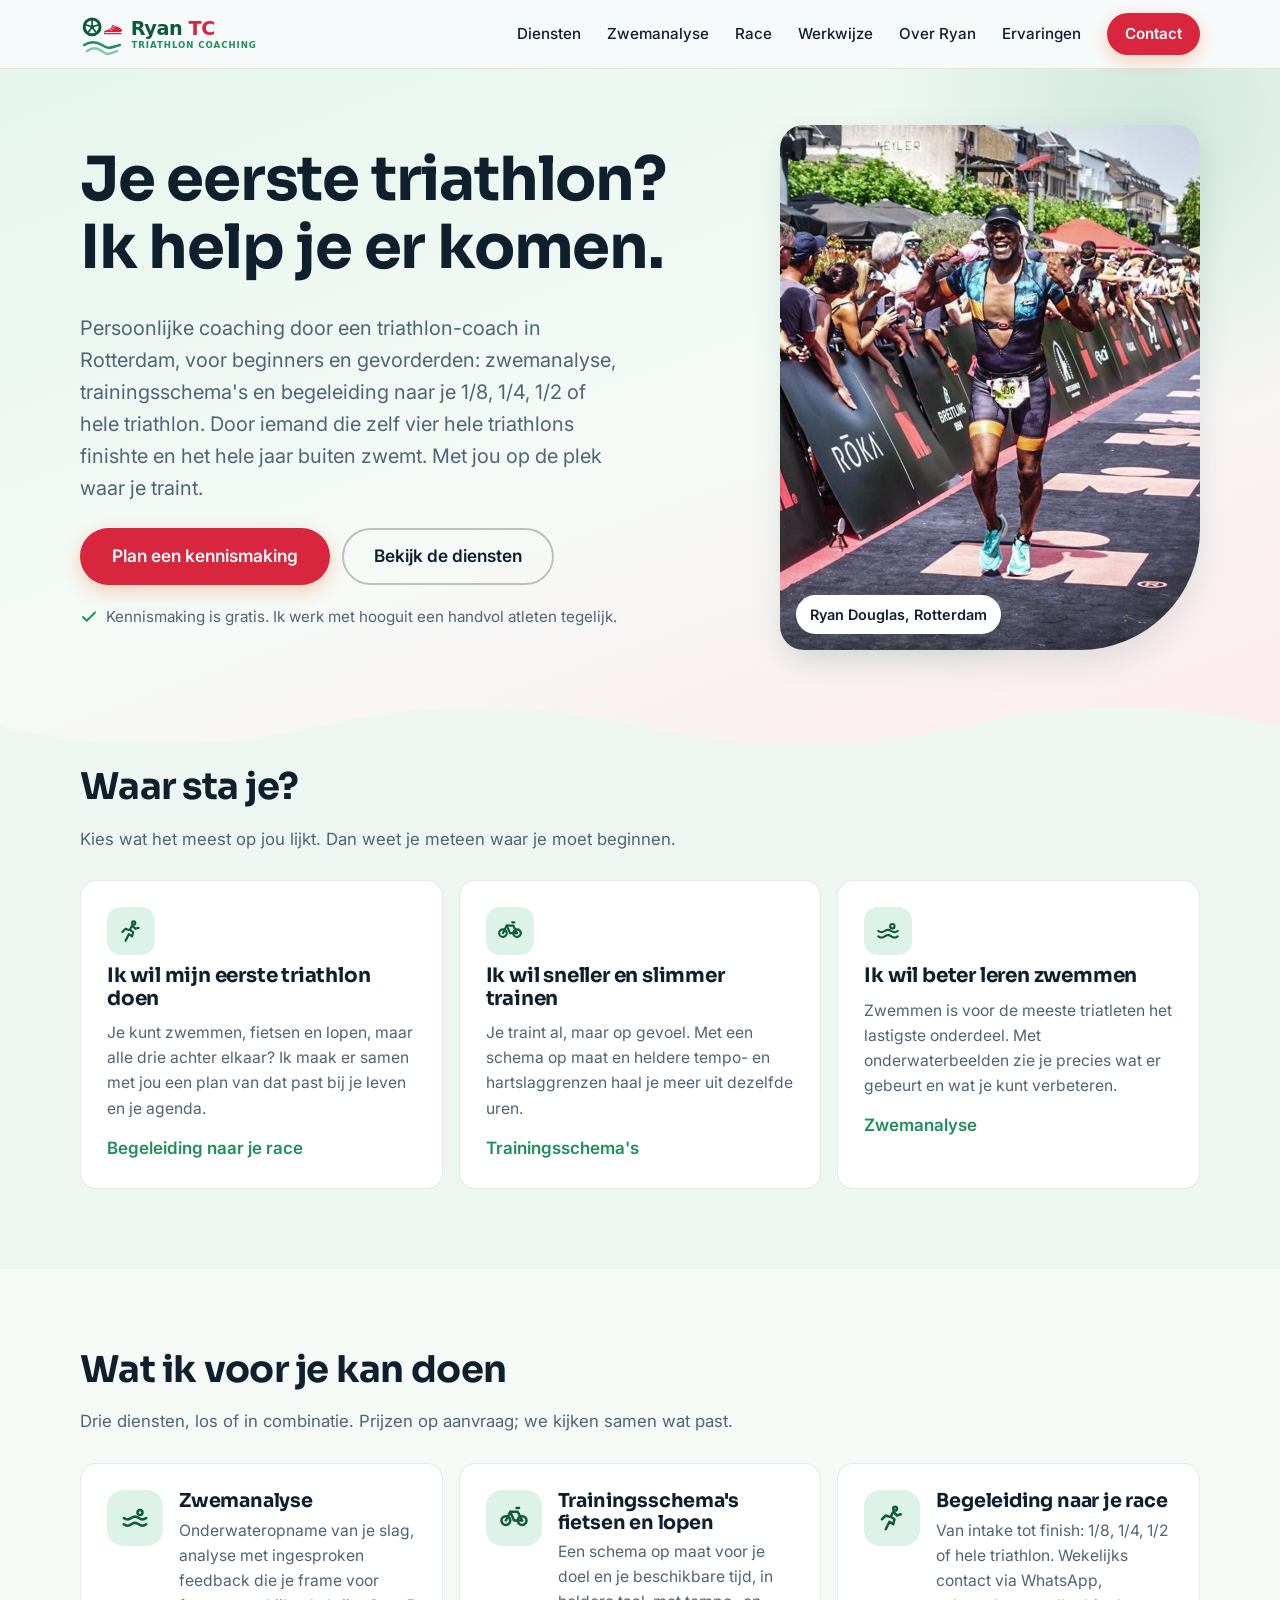
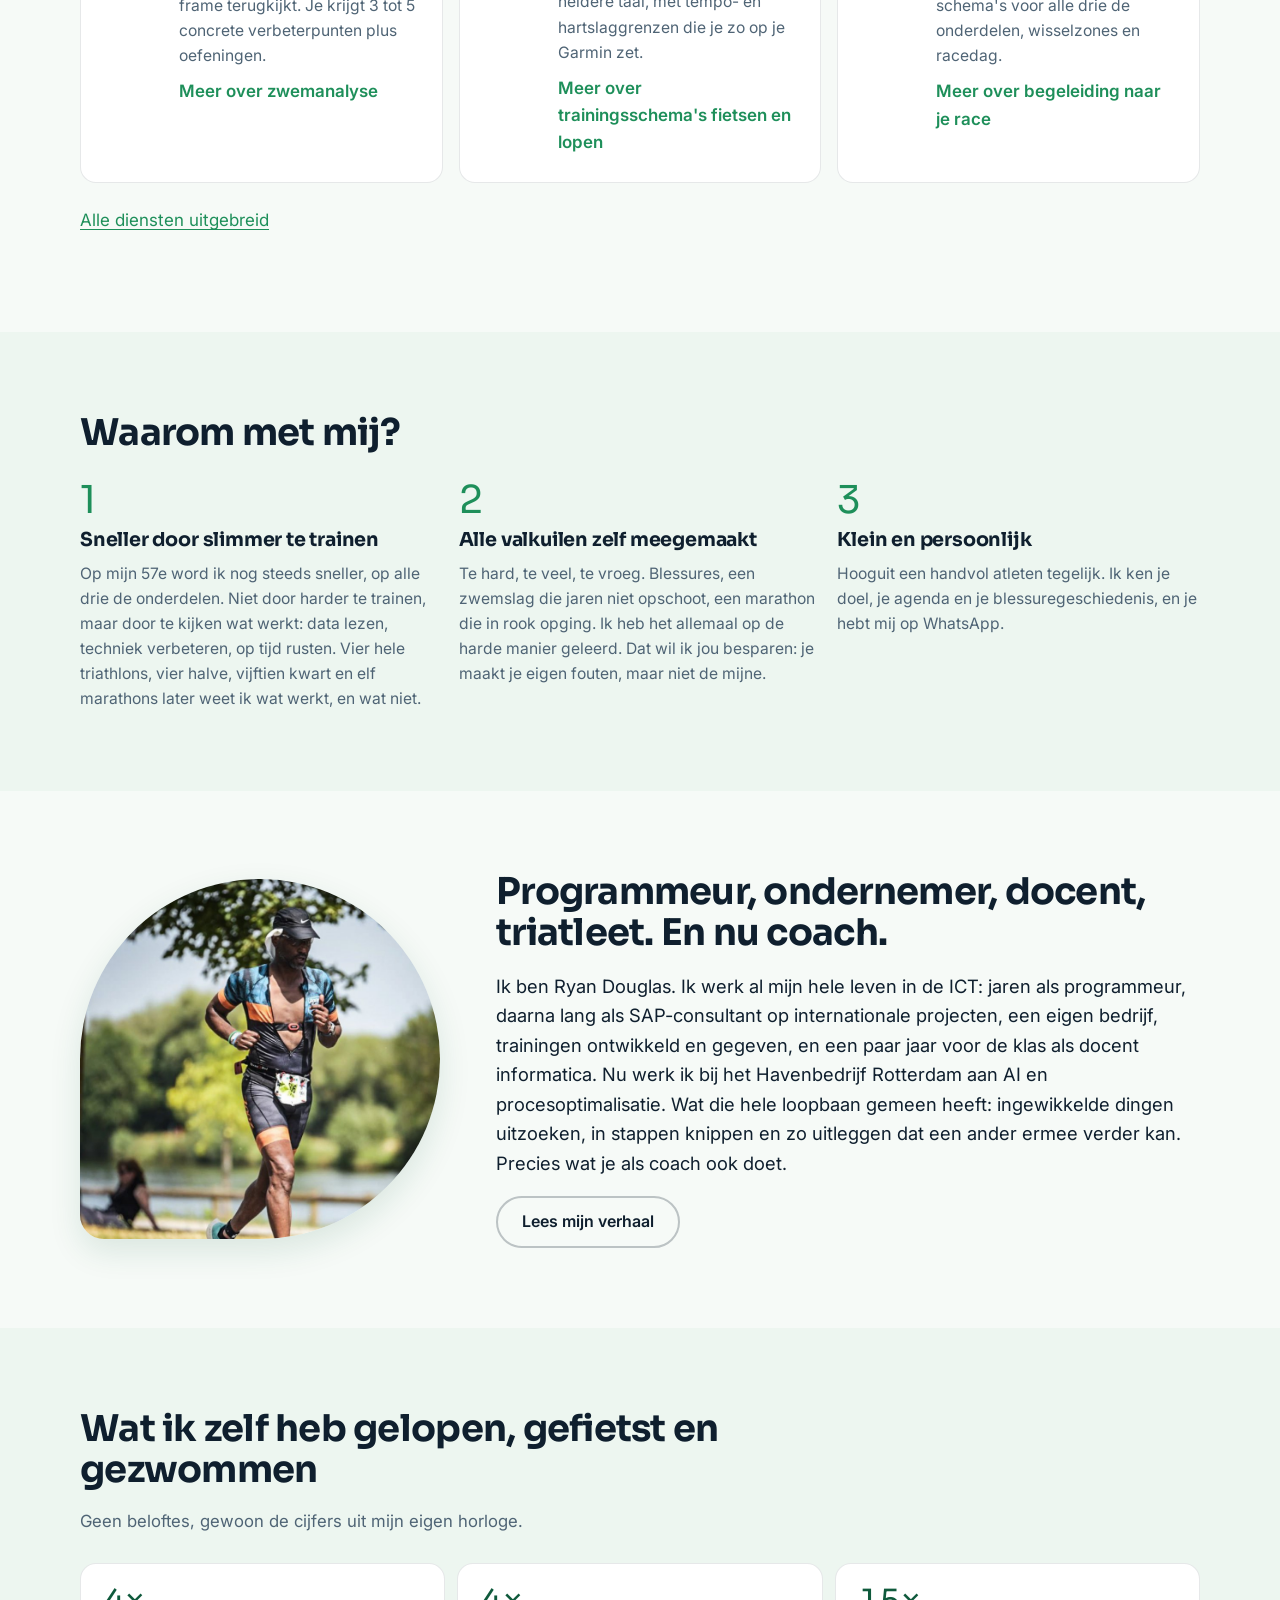
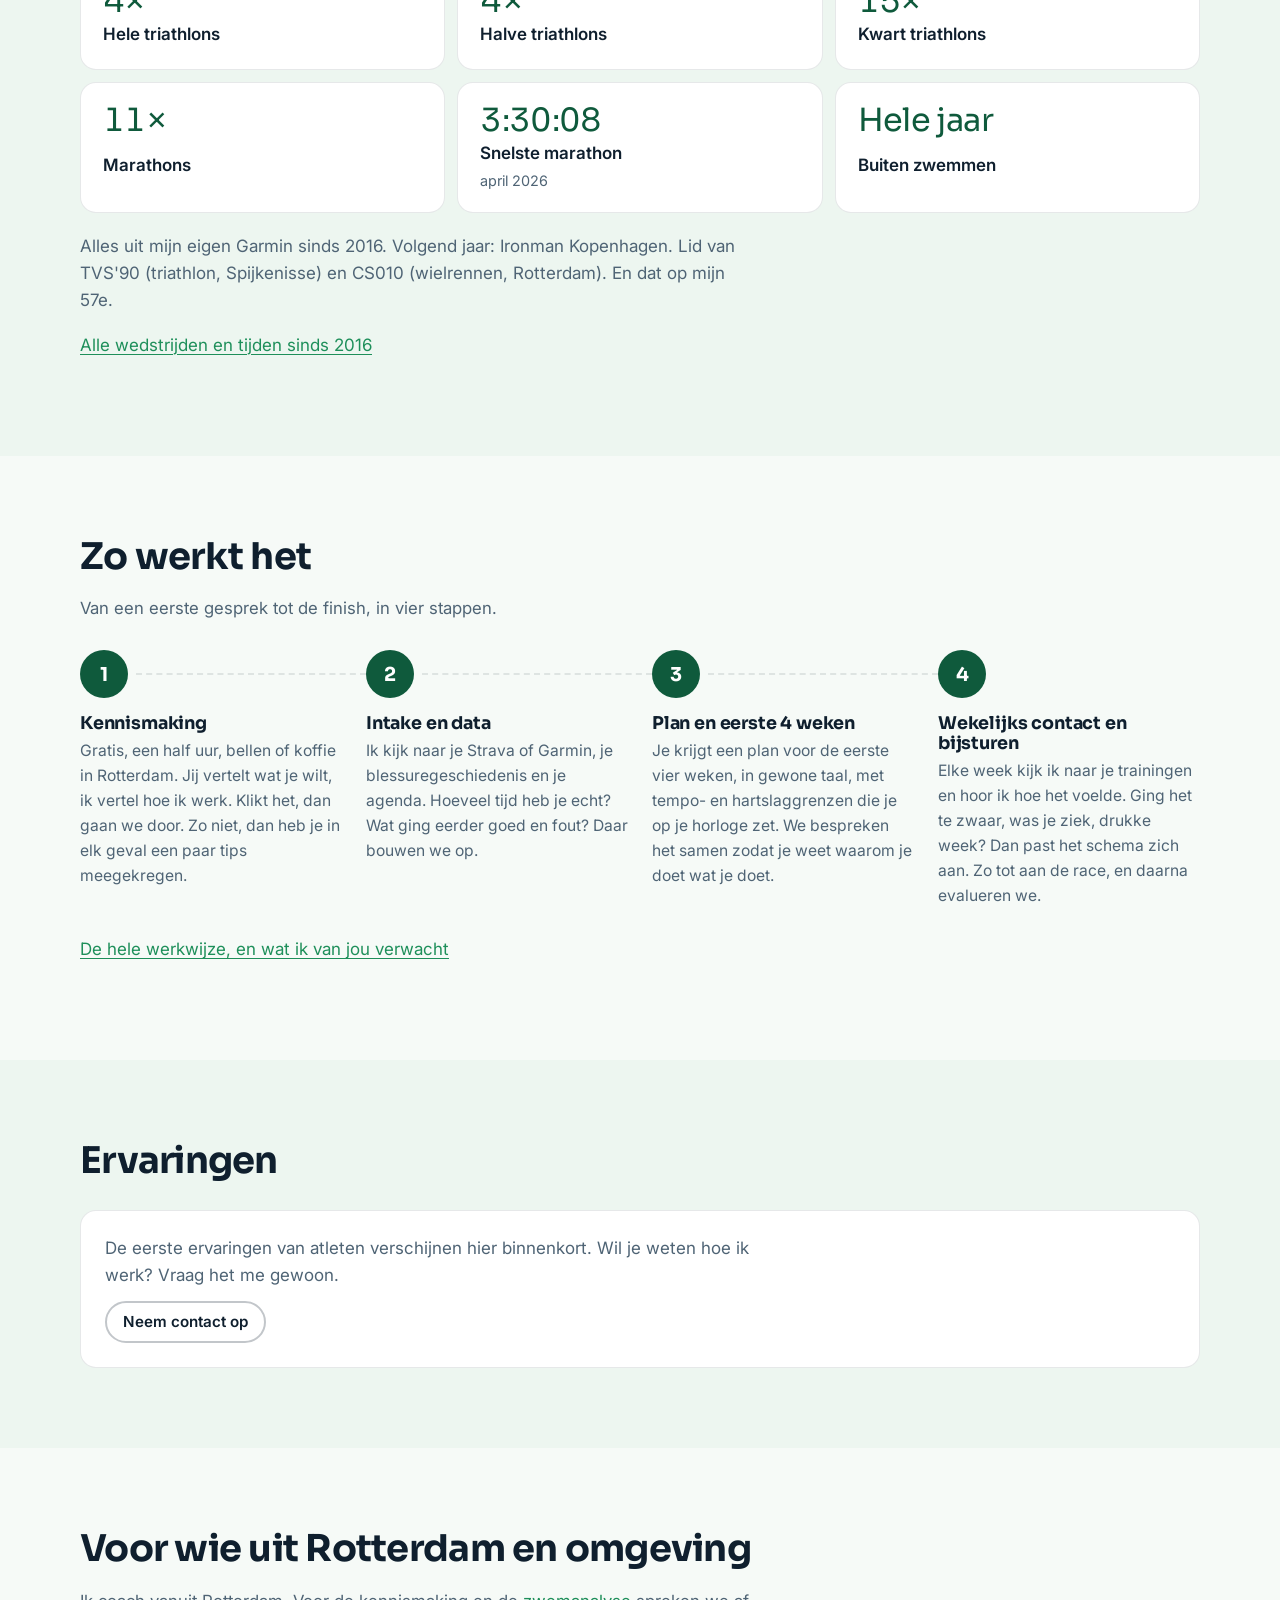
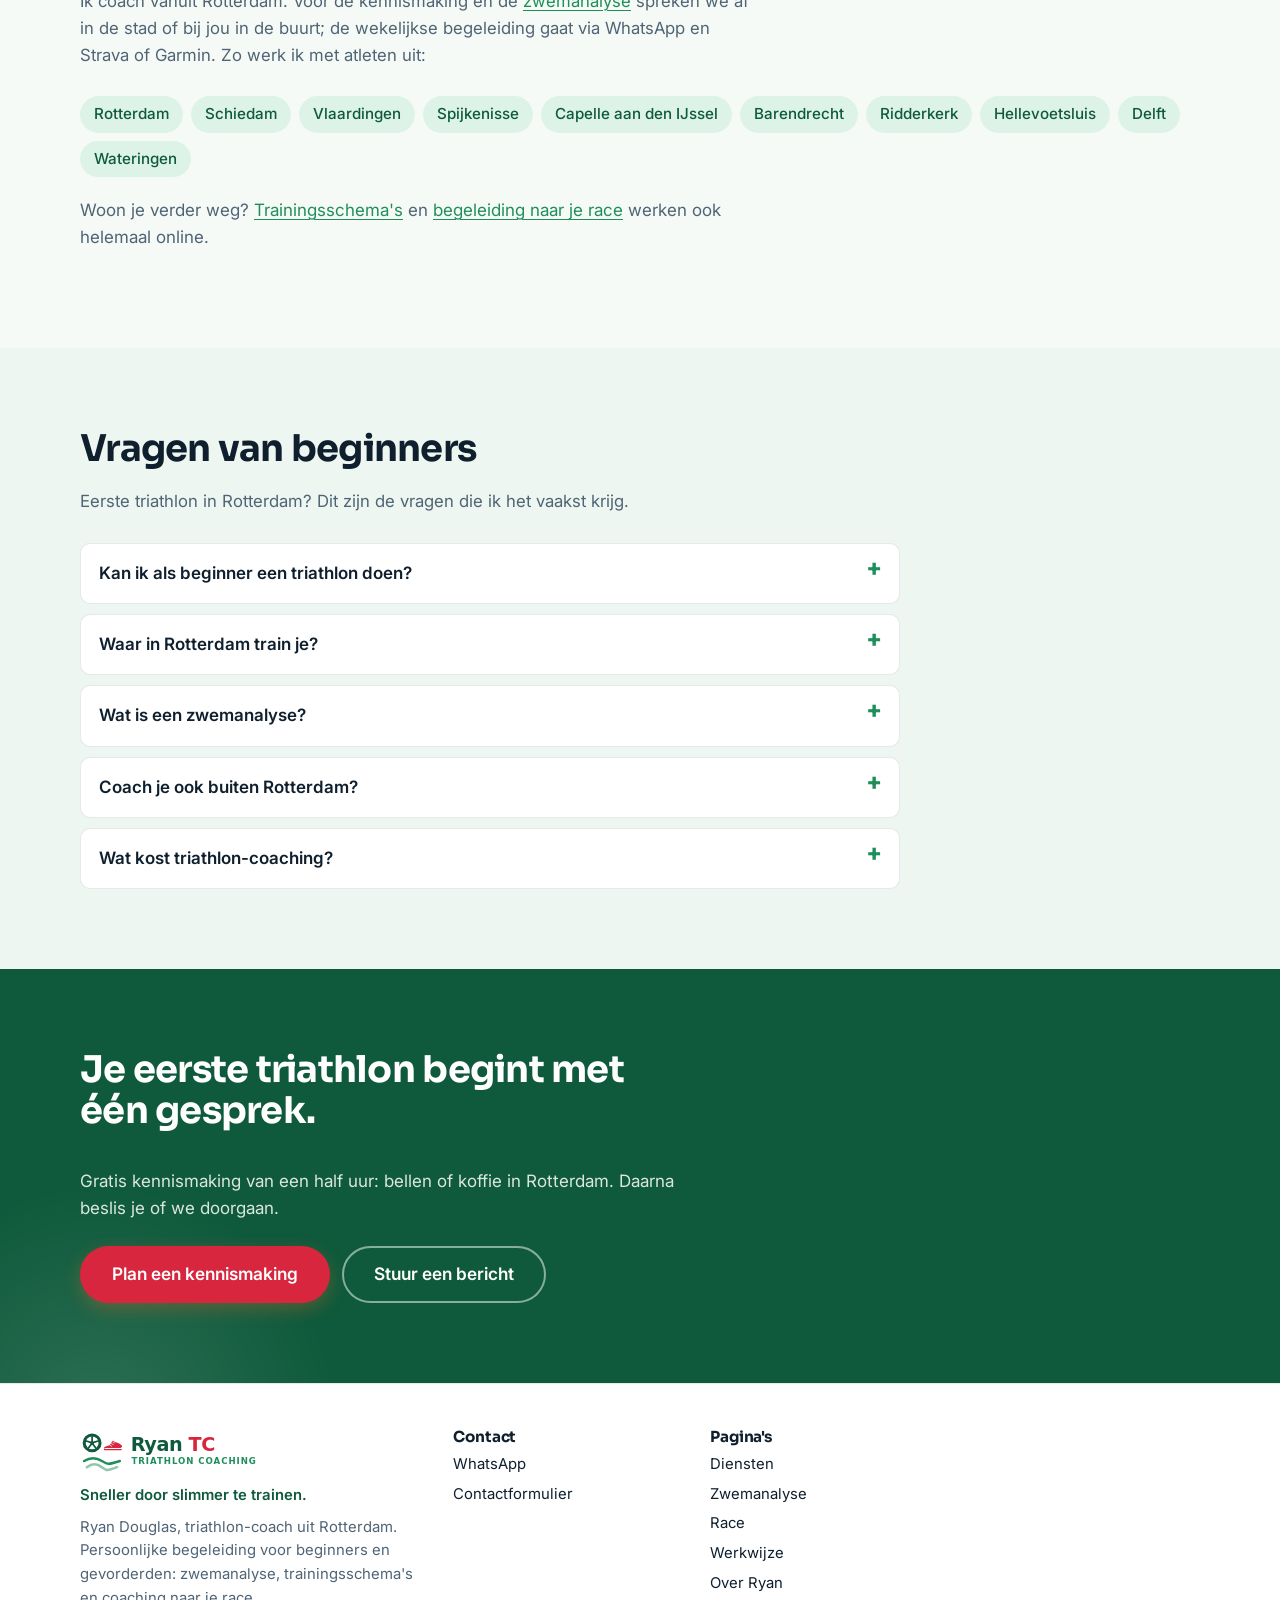
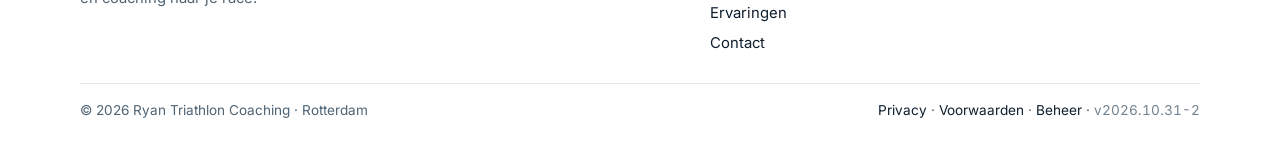
==== index.html @ 831c0e1f "Zwemanalyse: ook vindbaar op "zwem analyse(s)" (v2026.10.31-2) - FAQ-vraag over de schrijfwijzen op " ====
<!DOCTYPE html>
<html lang="nl">
<head>
  <meta charset="UTF-8">
  <meta name="viewport" content="width=device-width, initial-scale=1, viewport-fit=cover">
  <title>Triathlon-coach in Rotterdam | Ryan Triathlon Coaching</title>
  <meta name="description" content="Triathlon-coach in Rotterdam: zwemanalyse met onderwatervideo, trainingsschema&#x27;s en begeleiding naar je eerste triathlon. Gratis kennismaking.">
  <meta name="theme-color" content="#F6FAF7">
  <meta name="version" content="2026.10.31-2">
  
  <link rel="canonical" href="https://ryantricoaching.nl/">
  <meta property="og:type" content="website">
  <meta property="og:locale" content="nl_NL">
  <meta property="og:site_name" content="Ryan Triathlon Coaching">
  <meta property="og:title" content="Triathlon-coach in Rotterdam | Ryan Triathlon Coaching">
  <meta property="og:description" content="Triathlon-coach in Rotterdam: zwemanalyse met onderwatervideo, trainingsschema&#x27;s en begeleiding naar je eerste triathlon. Gratis kennismaking.">
  <meta property="og:url" content="https://ryantricoaching.nl/">
  <meta property="og:image" content="https://ryantricoaching.nl/assets/og.png">
  <meta property="og:image:alt" content="Ryan Triathlon Coaching: triathlon-coaching in Rotterdam">
  <meta name="twitter:card" content="summary_large_image">
  <meta name="twitter:title" content="Triathlon-coach in Rotterdam | Ryan Triathlon Coaching">
  <meta name="twitter:description" content="Triathlon-coach in Rotterdam: zwemanalyse met onderwatervideo, trainingsschema&#x27;s en begeleiding naar je eerste triathlon. Gratis kennismaking.">
  <link rel="icon" href="assets/logo/icon.svg" type="image/svg+xml">
  <link rel="icon" href="assets/logo/icon-32.png" sizes="32x32" type="image/png">
  <link rel="apple-touch-icon" href="assets/logo/icon-180.png">
  <link rel="manifest" href="manifest.webmanifest">
  <link rel="preconnect" href="https://fonts.googleapis.com">
  <link rel="preconnect" href="https://fonts.gstatic.com" crossorigin>
  <link href="https://fonts.googleapis.com/css2?family=Sora:wght@700&family=Inter:wght@400;500;600&display=swap" rel="stylesheet" media="print" onload="this.media='all'">
  <noscript><link href="https://fonts.googleapis.com/css2?family=Sora:wght@700&family=Inter:wght@400;500;600&display=swap" rel="stylesheet"></noscript>
  <link rel="stylesheet" href="assets/css/base.css?v=2026.10.31-2">
  <link rel="stylesheet" href="assets/css/site.css?v=2026.10.31-2">
  <script type="application/ld+json" id="schema">{"@context": "https://schema.org", "@graph": [{"@type": "Person", "@id": "https://ryantricoaching.nl/#ryan", "name": "Ryan Douglas", "jobTitle": "Triathlon-coach", "url": "https://ryantricoaching.nl/over.html", "image": "https://ryantricoaching.nl/assets/img/ryan.jpg", "address": {"@type": "PostalAddress", "addressLocality": "Rotterdam", "addressCountry": "NL"}, "worksFor": {"@id": "https://ryantricoaching.nl/#business"}, "memberOf": [{"@type": "SportsTeam", "name": "TVS'90", "sport": "Triathlon"}, {"@type": "SportsTeam", "name": "CS010", "sport": "Wielrennen"}]}, {"@type": "SportsActivityLocation", "@id": "https://ryantricoaching.nl/#business", "name": "Ryan Triathlon Coaching", "url": "https://ryantricoaching.nl/", "image": "https://ryantricoaching.nl/assets/og.png", "logo": "https://ryantricoaching.nl/assets/logo/icon-512.png", "description": "Persoonlijke coaching door een triathlon-coach in Rotterdam, voor beginners en gevorderden: zwemanalyse, trainingsschema's en begeleiding naar je 1/8, 1/4, 1/2 of hele triathlon. Door iemand die zelf vier hele triathlons finishte en het hele jaar buiten zwemt. Met jou op de plek waar je traint.", "address": {"@type": "PostalAddress", "addressLocality": "Rotterdam", "addressRegion": "Zuid-Holland", "addressCountry": "NL"}, "areaServed": ["Rotterdam", "Zuid-Holland", "Nederland (online)"], "priceRange": "Op aanvraag", "founder": {"@id": "https://ryantricoaching.nl/#ryan"}, "employee": {"@id": "https://ryantricoaching.nl/#ryan"}}, {"@type": "WebSite", "@id": "https://ryantricoaching.nl/#website", "name": "Ryan Triathlon Coaching", "url": "https://ryantricoaching.nl/", "inLanguage": "nl-NL", "publisher": {"@id": "https://ryantricoaching.nl/#business"}}, {"@type": "Service", "@id": "https://ryantricoaching.nl/#service-zwemanalyse", "name": "Zwemanalyse", "serviceType": "Zwemanalyse met onderwatervideo", "description": "Onderwateropname van je slag, analyse met ingesproken feedback die je frame voor frame terugkijkt. Je krijgt 3 tot 5 concrete verbeterpunten plus oefeningen.", "provider": {"@id": "https://ryantricoaching.nl/#business"}, "areaServed": ["Rotterdam", "Zuid-Holland", "Nederland (online)"], "url": "https://ryantricoaching.nl/zwemanalyse.html", "alternateName": ["Zwem analyse", "Zwem analyses", "Zwemanalyses", "Onderwater zwemanalyse", "Zwemanalyse Rotterdam"]}, {"@type": "Service", "@id": "https://ryantricoaching.nl/#service-schemas", "name": "Trainingsschema's fietsen en lopen", "serviceType": "Trainingsschema fietsen en lopen", "description": "Een schema op maat voor je doel en je beschikbare tijd, in heldere taal, met tempo- en hartslaggrenzen die je zo op je Garmin zet.", "provider": {"@id": "https://ryantricoaching.nl/#business"}, "areaServed": ["Rotterdam", "Zuid-Holland", "Nederland (online)"], "url": "https://ryantricoaching.nl/diensten.html#schemas", "alternateName": ["Triathlon trainingsschema", "Trainingsschema fietsen en lopen"]}, {"@type": "Service", "@id": "https://ryantricoaching.nl/#service-race", "name": "Begeleiding naar je race", "serviceType": "Triathlon-coaching: begeleiding naar je race", "description": "Van intake tot finish: 1/8, 1/4, 1/2 of hele triathlon. Wekelijks contact via WhatsApp, schema's voor alle drie de onderdelen, wisselzones en racedag.", "provider": {"@id": "https://ryantricoaching.nl/#business"}, "areaServed": ["Rotterdam", "Zuid-Holland", "Nederland (online)"], "url": "https://ryantricoaching.nl/race.html", "alternateName": ["Triathlon coaching", "Begeleiding eerste triathlon"]}, {"@type": "WebPage", "@id": "https://ryantricoaching.nl/#webpage", "url": "https://ryantricoaching.nl/", "name": "Triathlon-coach in Rotterdam | Ryan Triathlon Coaching", "description": "Triathlon-coach in Rotterdam: zwemanalyse met onderwatervideo, trainingsschema's en begeleiding naar je eerste triathlon. Gratis kennismaking.", "inLanguage": "nl-NL", "isPartOf": {"@id": "https://ryantricoaching.nl/#website"}, "about": {"@id": "https://ryantricoaching.nl/#business"}, "primaryImageOfPage": "https://ryantricoaching.nl/assets/og.png"}, {"@type": "FAQPage", "@id": "https://ryantricoaching.nl/#faq", "mainEntity": [{"@type": "Question", "name": "Kan ik als beginner een triathlon doen?", "acceptedAnswer": {"@type": "Answer", "text": "Ja. Als je 200 meter kunt zwemmen, een uur kunt fietsen en een half uur kunt hardlopen, ben je in 12 weken klaar voor een 1/8 triathlon. De meeste atleten die ik begeleid beginnen precies daar."}}, {"@type": "Question", "name": "Waar in Rotterdam train je?", "acceptedAnswer": {"@type": "Answer", "text": "Je traint zelf, op je eigen plek en in je eigen tijd. De kennismaking en de zwemanalyse doen we in Rotterdam of omgeving, in een zwembad of in open water. Het wekelijkse contact gaat via WhatsApp."}}, {"@type": "Question", "name": "Wat is een zwemanalyse?", "acceptedAnswer": {"@type": "Answer", "text": "Een onderwateropname van je zwemslag, die ik frame voor frame bekijk en inspreek. Je ziet precies wat je doet en krijgt 3 tot 5 verbeterpunten met oefeningen, terug te kijken op je telefoon."}}, {"@type": "Question", "name": "Coach je ook buiten Rotterdam?", "acceptedAnswer": {"@type": "Answer", "text": "Ja. Trainingsschema's en begeleiding naar je race werken online, via WhatsApp en Strava of Garmin, dus ook vanuit de rest van Nederland. Alleen de zwemanalyse en de kennismaking zijn op locatie."}}, {"@type": "Question", "name": "Wat kost triathlon-coaching?", "acceptedAnswer": {"@type": "Answer", "text": "Op aanvraag. Ik werk met een handvol atleten tegelijk, dus we kijken samen wat past bij wat je nodig hebt. De kennismaking van een half uur is gratis."}}]}]}</script>
  <script type="module" src="assets/js/site.js?v=2026.10.31-2"></script>
</head>
<body class="has-sticky" data-page="home">
  <a class="skip" href="#inhoud">Naar de inhoud</a>
  <div id="demo-banner" class="demo-banner" hidden>Voorbeeldweergave: je ziet nog niet gepubliceerde demo-gegevens uit deze browser.</div>
  <div id="announcement" class="announcement" hidden></div>

  <header class="topbar" id="top">
    <div class="wrap topbar-inner">
      <a class="brand" href="./" aria-label="Ryan Triathlon Coaching – home">
        <img src="assets/logo/logo.svg" alt="Ryan Triathlon Coaching" width="206" height="44">
      </a>
      <nav class="nav" aria-label="Hoofdmenu">
        <a href="diensten.html">Diensten</a><a href="zwemanalyse.html">Zwemanalyse</a><a href="race.html">Race</a><a href="werkwijze.html">Werkwijze</a><a href="over.html">Over Ryan</a><a href="ervaringen.html">Ervaringen</a>
      </nav>
      <a class="btn btn-primary btn-sm cta-top" href="contact.html">Contact</a>
      <details class="menu">
        <summary aria-label="Menu openen"><svg viewBox="0 0 24 24" fill="none" stroke="currentColor" stroke-width="2" stroke-linecap="round" aria-hidden="true"><path d="M4 7h16M4 12h16M4 17h16"/></svg></summary>
        <nav class="menu-panel" aria-label="Menu">
          <a href="diensten.html">Diensten</a><a href="zwemanalyse.html">Zwemanalyse</a><a href="race.html">Race</a><a href="werkwijze.html">Werkwijze</a><a href="over.html">Over Ryan</a><a href="ervaringen.html">Ervaringen</a>
          <a class="cta" href="contact.html">Contact</a>
        </nav>
      </details>
    </div>
  </header>

  <main id="inhoud">
    <section class="hero" aria-labelledby="hero-title">
      <div class="wrap hero-grid">
        <div class="hero-inner">
          <h1 id="hero-title">Je eerste triathlon? Ik help je er komen.</h1>
          <p class="lede" id="hero-sub">Persoonlijke coaching door een triathlon-coach in Rotterdam, voor beginners en gevorderden: zwemanalyse, trainingsschema&#x27;s en begeleiding naar je 1/8, 1/4, 1/2 of hele triathlon. Door iemand die zelf vier hele triathlons finishte en het hele jaar buiten zwemt. Met jou op de plek waar je traint.</p>
          <div class="hero-cta">
            <a class="btn btn-primary btn-lg wa-link" href="contact.html#formulier" data-cta="primair">Plan een kennismaking</a>
            <a class="btn btn-ghost btn-lg" href="diensten.html" id="hero-cta-2">Bekijk de diensten</a>
          </div>
          <p class="hero-note"><svg viewBox="0 0 24 24" fill="none" stroke="currentColor" stroke-width="2.5" stroke-linecap="round" stroke-linejoin="round" aria-hidden="true"><path d="M20 6 9 17l-5-5"/></svg><span>Kennismaking is gratis. Ik werk met hooguit een handvol atleten tegelijk.</span></p>
        </div>
        <figure class="hero-photo">
          <img src="assets/img/ryan.jpg" alt="Ryan Douglas, triathlon-coach uit Rotterdam, bij de finish van een hele triathlon" width="840" height="1050" data-optional fetchpriority="high" decoding="async" onerror="this.closest('.hero-photo').classList.add('no-img')">
          <div class="ring" aria-hidden="true"></div>
          <div class="mark-art" aria-hidden="true"><img src="assets/logo/logo-mark.svg" alt="" width="64" height="64"></div>
          <figcaption>Ryan Douglas, Rotterdam</figcaption>
        </figure>
      </div>
      <div class="hero-waves wave"><svg viewBox="0 0 1440 70" preserveAspectRatio="none" aria-hidden="true"><path fill="currentColor" d="M0 40c120 25 240 25 360 0s240-25 360 0 240 25 360 0 240-25 360 0v30H0z"/></svg></div>
    </section>

    <section class="section section-alt" aria-labelledby="start-title" style="padding-top:24px">
      <div class="wrap">
        <div class="section-head">
          <h2 id="start-title">Waar sta je?</h2>
          <p>Kies wat het meest op jou lijkt. Dan weet je meteen waar je moet beginnen.</p>
        </div>
        <div class="grid grid-3" id="startpunten"><a class="start-card" href="race.html"><div class="icon"><svg viewBox="0 0 24 24" fill="none" stroke="currentColor" stroke-width="2" stroke-linecap="round" stroke-linejoin="round" aria-hidden="true"><path d="M13 4.5a1.5 1.5 0 1 0 3 0 1.5 1.5 0 0 0-3 0"/><path d="M7 21l3-6 3 2 1-4-3-2 2-4 3 3 3-1"/><path d="M10 11 7 10l-3 3"/></svg></div><h3>Ik wil mijn eerste triathlon doen</h3><p>Je kunt zwemmen, fietsen en lopen, maar alle drie achter elkaar? Ik maak er samen met jou een plan van dat past bij je leven en je agenda.</p><span class="more">Begeleiding naar je race</span></a><a class="start-card" href="diensten.html#schemas"><div class="icon"><svg viewBox="0 0 24 24" fill="none" stroke="currentColor" stroke-width="2" stroke-linecap="round" stroke-linejoin="round" aria-hidden="true"><path d="M5.5 17.5a3.5 3.5 0 1 0 0-7 3.5 3.5 0 0 0 0 7z"/><path d="M18.5 17.5a3.5 3.5 0 1 0 0-7 3.5 3.5 0 0 0 0 7z"/><path d="M5.5 14 9 7h6l3.5 7"/><path d="M9 7 12 14h6.5"/><path d="M14 4h2"/></svg></div><h3>Ik wil sneller en slimmer trainen</h3><p>Je traint al, maar op gevoel. Met een schema op maat en heldere tempo- en hartslaggrenzen haal je meer uit dezelfde uren.</p><span class="more">Trainingsschema&#x27;s</span></a><a class="start-card" href="zwemanalyse.html"><div class="icon"><svg viewBox="0 0 24 24" fill="none" stroke="currentColor" stroke-width="2" stroke-linecap="round" stroke-linejoin="round" aria-hidden="true"><path d="M3 17c2 1.5 4 1.5 6 0s4-1.5 6 0 4 1.5 6 0"/><path d="M3 12c2 1.5 4 1.5 6 0s4-1.5 6 0 4 1.5 6 0"/><path d="M14 7.5a2 2 0 1 0 4 0 2 2 0 0 0-4 0"/></svg></div><h3>Ik wil beter leren zwemmen</h3><p>Zwemmen is voor de meeste triatleten het lastigste onderdeel. Met onderwaterbeelden zie je precies wat er gebeurt en wat je kunt verbeteren.</p><span class="more">Zwemanalyse</span></a></div>
      </div>
    </section>

    <section class="section" aria-labelledby="diensten-title">
      <div class="wrap">
        <div class="section-head">
          <h2 id="diensten-title">Wat ik voor je kan doen</h2>
          <p>Drie diensten, los of in combinatie. Prijzen op aanvraag; we kijken samen wat past.</p>
        </div>
        <div class="grid grid-3" id="diensten"><div class="dienst"><div class="icon"><svg viewBox="0 0 24 24" fill="none" stroke="currentColor" stroke-width="2" stroke-linecap="round" stroke-linejoin="round" aria-hidden="true"><path d="M3 17c2 1.5 4 1.5 6 0s4-1.5 6 0 4 1.5 6 0"/><path d="M3 12c2 1.5 4 1.5 6 0s4-1.5 6 0 4 1.5 6 0"/><path d="M14 7.5a2 2 0 1 0 4 0 2 2 0 0 0-4 0"/></svg></div><div><h3>Zwemanalyse</h3><p>Onderwateropname van je slag, analyse met ingesproken feedback die je frame voor frame terugkijkt. Je krijgt 3 tot 5 concrete verbeterpunten plus oefeningen.</p><a href="zwemanalyse.html">Meer over zwemanalyse</a></div></div><div class="dienst"><div class="icon"><svg viewBox="0 0 24 24" fill="none" stroke="currentColor" stroke-width="2" stroke-linecap="round" stroke-linejoin="round" aria-hidden="true"><path d="M5.5 17.5a3.5 3.5 0 1 0 0-7 3.5 3.5 0 0 0 0 7z"/><path d="M18.5 17.5a3.5 3.5 0 1 0 0-7 3.5 3.5 0 0 0 0 7z"/><path d="M5.5 14 9 7h6l3.5 7"/><path d="M9 7 12 14h6.5"/><path d="M14 4h2"/></svg></div><div><h3>Trainingsschema&#x27;s fietsen en lopen</h3><p>Een schema op maat voor je doel en je beschikbare tijd, in heldere taal, met tempo- en hartslaggrenzen die je zo op je Garmin zet.</p><a href="diensten.html#schemas">Meer over trainingsschema&#x27;s fietsen en lopen</a></div></div><div class="dienst"><div class="icon"><svg viewBox="0 0 24 24" fill="none" stroke="currentColor" stroke-width="2" stroke-linecap="round" stroke-linejoin="round" aria-hidden="true"><path d="M13 4.5a1.5 1.5 0 1 0 3 0 1.5 1.5 0 0 0-3 0"/><path d="M7 21l3-6 3 2 1-4-3-2 2-4 3 3 3-1"/><path d="M10 11 7 10l-3 3"/></svg></div><div><h3>Begeleiding naar je race</h3><p>Van intake tot finish: 1/8, 1/4, 1/2 of hele triathlon. Wekelijks contact via WhatsApp, schema&#x27;s voor alle drie de onderdelen, wisselzones en racedag.</p><a href="race.html">Meer over begeleiding naar je race</a></div></div></div>
        <p style="margin-top:24px"><a href="diensten.html">Alle diensten uitgebreid</a></p>
      </div>
    </section>

    <section class="section section-alt" aria-labelledby="usp-title">
      <div class="wrap">
        <div class="section-head">
          <h2 id="usp-title">Waarom met mij?</h2>
        </div>
        <div class="grid grid-3" id="usps"><div class="usp"><div class="num" aria-hidden="true">1</div><h3>Sneller door slimmer te trainen</h3><p>Op mijn 57e word ik nog steeds sneller, op alle drie de onderdelen. Niet door harder te trainen, maar door te kijken wat werkt: data lezen, techniek verbeteren, op tijd rusten. Vier hele triathlons, vier halve, vijftien kwart en elf marathons later weet ik wat werkt, en wat niet.</p></div><div class="usp"><div class="num" aria-hidden="true">2</div><h3>Alle valkuilen zelf meegemaakt</h3><p>Te hard, te veel, te vroeg. Blessures, een zwemslag die jaren niet opschoot, een marathon die in rook opging. Ik heb het allemaal op de harde manier geleerd. Dat wil ik jou besparen: je maakt je eigen fouten, maar niet de mijne.</p></div><div class="usp"><div class="num" aria-hidden="true">3</div><h3>Klein en persoonlijk</h3><p>Hooguit een handvol atleten tegelijk. Ik ken je doel, je agenda en je blessuregeschiedenis, en je hebt mij op WhatsApp.</p></div></div>
      </div>
    </section>

    <section class="section" aria-labelledby="story-title">
      <div class="wrap story">
        <figure class="photo" style="margin:0">
          <img src="assets/img/ryan-loop.jpg" alt="Ryan Douglas, triathlon-coach uit Rotterdam, tijdens een hardlooptraining langs het water" width="720" height="720" loading="lazy" decoding="async" data-optional onerror="this.closest('.story').classList.add('no-img')">
        </figure>
        <div>
          <h2 id="story-title">Programmeur, ondernemer, docent, triatleet. En nu coach.</h2>
          <p class="lead" id="verhaal-teaser">Ik ben Ryan Douglas. Ik werk al mijn hele leven in de ICT: jaren als programmeur, daarna lang als SAP-consultant op internationale projecten, een eigen bedrijf, trainingen ontwikkeld en gegeven, en een paar jaar voor de klas als docent informatica. Nu werk ik bij het Havenbedrijf Rotterdam aan AI en procesoptimalisatie. Wat die hele loopbaan gemeen heeft: ingewikkelde dingen uitzoeken, in stappen knippen en zo uitleggen dat een ander ermee verder kan. Precies wat je als coach ook doet.</p>
          <a class="btn btn-ghost" href="over.html">Lees mijn verhaal</a>
        </div>
      </div>
    </section>

    <section class="section section-alt" aria-labelledby="res-title">
      <div class="wrap">
        <div class="section-head">
          <h2 id="res-title">Wat ik zelf heb gelopen, gefietst en gezwommen</h2>
          <p>Geen beloftes, gewoon de cijfers uit mijn eigen horloge.</p>
        </div>
        <div class="results" id="resultaten"><div class="result"><span class="val">4×</span><span class="lbl">Hele triathlons</span></div><div class="result"><span class="val">4×</span><span class="lbl">Halve triathlons</span></div><div class="result"><span class="val">15×</span><span class="lbl">Kwart triathlons</span></div><div class="result"><span class="val">11×</span><span class="lbl">Marathons</span></div><div class="result"><span class="val">3:30:08</span><span class="lbl">Snelste marathon</span><span class="when">april 2026</span></div><div class="result"><span class="val">Hele jaar</span><span class="lbl">Buiten zwemmen</span></div></div>
        <p class="results-note" id="resultaten-noot">Alles uit mijn eigen Garmin sinds 2016. Volgend jaar: Ironman Kopenhagen. Lid van TVS&#x27;90 (triathlon, Spijkenisse) en CS010 (wielrennen, Rotterdam). En dat op mijn 57e.</p>
        <p style="margin-top:12px"><a href="over.html#wedstrijden">Alle wedstrijden en tijden sinds 2016</a></p>
      </div>
    </section>

    <section class="section" aria-labelledby="steps-title">
      <div class="wrap">
        <div class="section-head">
          <h2 id="steps-title">Zo werkt het</h2>
          <p>Van een eerste gesprek tot de finish, in vier stappen.</p>
        </div>
        <ol class="steps" id="steps"><li class="step"><div class="n" aria-hidden="true">1</div><h3>Kennismaking</h3><p>Gratis, een half uur, bellen of koffie in Rotterdam. Jij vertelt wat je wilt, ik vertel hoe ik werk. Klikt het, dan gaan we door. Zo niet, dan heb je in elk geval een paar tips meegekregen.</p></li><li class="step"><div class="n" aria-hidden="true">2</div><h3>Intake en data</h3><p>Ik kijk naar je Strava of Garmin, je blessuregeschiedenis en je agenda. Hoeveel tijd heb je echt? Wat ging eerder goed en fout? Daar bouwen we op.</p></li><li class="step"><div class="n" aria-hidden="true">3</div><h3>Plan en eerste 4 weken</h3><p>Je krijgt een plan voor de eerste vier weken, in gewone taal, met tempo- en hartslaggrenzen die je op je horloge zet. We bespreken het samen zodat je weet waarom je doet wat je doet.</p></li><li class="step"><div class="n" aria-hidden="true">4</div><h3>Wekelijks contact en bijsturen</h3><p>Elke week kijk ik naar je trainingen en hoor ik hoe het voelde. Ging het te zwaar, was je ziek, drukke week? Dan past het schema zich aan. Zo tot aan de race, en daarna evalueren we.</p></li></ol>
        <p style="margin-top:28px"><a href="werkwijze.html">De hele werkwijze, en wat ik van jou verwacht</a></p>
      </div>
    </section>

    <section class="section section-alt" aria-labelledby="rev-title">
      <div class="wrap">
        <div class="section-head">
          <h2 id="rev-title">Ervaringen</h2>
        </div>
        <div class="grid grid-3" id="reviews" hidden></div>
        <div class="card empty" id="reviews-leeg"><p>De eerste ervaringen van atleten verschijnen hier binnenkort. Wil je weten hoe ik werk? Vraag het me gewoon.</p><a class="btn btn-ghost btn-sm" href="contact.html">Neem contact op</a></div>
      </div>
    </section>

    <section class="section" aria-labelledby="plaatsen-title">
      <div class="wrap">
        <div class="section-head">
          <h2 id="plaatsen-title">Voor wie uit Rotterdam en omgeving</h2>
          <p>Ik coach vanuit Rotterdam. Voor de kennismaking en de <a href="zwemanalyse.html">zwemanalyse</a> spreken we af in de stad of bij jou in de buurt; de wekelijkse begeleiding gaat via WhatsApp en Strava of Garmin. Zo werk ik met atleten uit:</p>
        </div>
        <ul class="plaatsen" id="plaatsen"><li>Rotterdam</li><li>Schiedam</li><li>Vlaardingen</li><li>Spijkenisse</li><li>Capelle aan den IJssel</li><li>Barendrecht</li><li>Ridderkerk</li><li>Hellevoetsluis</li><li>Delft</li><li>Wateringen</li></ul>
        <p class="results-note">Woon je verder weg? <a href="diensten.html#schemas">Trainingsschema's</a> en <a href="race.html">begeleiding naar je race</a> werken ook helemaal online.</p>
      </div>
    </section>

    <section class="section section-alt" aria-labelledby="faq-title">
      <div class="wrap">
        <div class="section-head"><h2 id="faq-title">Vragen van beginners</h2><p>Eerste triathlon in Rotterdam? Dit zijn de vragen die ik het vaakst krijg.</p></div>
        <div class="faq-list" id="faq" data-faq="home"><details class="faq"><summary>Kan ik als beginner een triathlon doen?</summary><p>Ja. Als je 200 meter kunt zwemmen, een uur kunt fietsen en een half uur kunt hardlopen, ben je in 12 weken klaar voor een 1/8 triathlon. De meeste atleten die ik begeleid beginnen precies daar.</p></details><details class="faq"><summary>Waar in Rotterdam train je?</summary><p>Je traint zelf, op je eigen plek en in je eigen tijd. De kennismaking en de zwemanalyse doen we in Rotterdam of omgeving, in een zwembad of in open water. Het wekelijkse contact gaat via WhatsApp.</p></details><details class="faq"><summary>Wat is een zwemanalyse?</summary><p>Een onderwateropname van je zwemslag, die ik frame voor frame bekijk en inspreek. Je ziet precies wat je doet en krijgt 3 tot 5 verbeterpunten met oefeningen, terug te kijken op je telefoon.</p></details><details class="faq"><summary>Coach je ook buiten Rotterdam?</summary><p>Ja. Trainingsschema&#x27;s en begeleiding naar je race werken online, via WhatsApp en Strava of Garmin, dus ook vanuit de rest van Nederland. Alleen de zwemanalyse en de kennismaking zijn op locatie.</p></details><details class="faq"><summary>Wat kost triathlon-coaching?</summary><p>Op aanvraag. Ik werk met een handvol atleten tegelijk, dus we kijken samen wat past bij wat je nodig hebt. De kennismaking van een half uur is gratis.</p></details></div>
      </div>
    </section>
    <section class="section cta-band" aria-labelledby="cta-title">
      <div class="wrap">
        <h2 id="cta-title">Je eerste triathlon begint met één gesprek.</h2>
        <p>Gratis kennismaking van een half uur: bellen of koffie in Rotterdam. Daarna beslis je of we doorgaan.</p>
        <div class="hero-cta">
          <a class="btn btn-primary btn-lg wa-link" href="contact.html#formulier" data-cta="primair">Plan een kennismaking</a>
          <a class="btn btn-ghost btn-lg" href="contact.html">Stuur een bericht</a>
        </div>
      </div>
    </section>
  </main>

  <footer class="footer" id="contact-footer">
    <div class="wrap">
      <div class="footer-grid">
        <div>
          <img src="assets/logo/logo.svg" alt="Ryan Triathlon Coaching" width="206" height="44" loading="lazy">
          <p class="tagline" id="footer-tagline">Sneller door slimmer te trainen.</p>
          <p>Ryan Douglas, triathlon-coach uit Rotterdam. Persoonlijke begeleiding voor beginners en gevorderden: zwemanalyse, trainingsschema's en coaching naar je race.</p>
        </div>
        <div>
          <h3>Contact</h3>
          <ul>
            <li><a class="wa-link" href="contact.html#formulier">WhatsApp</a></li>
            <li><a href="contact.html">Contactformulier</a></li>
            <li id="contact-mail" hidden><span data-k="email"></span></li>
          </ul>
        </div>
        <div>
          <h3>Pagina's</h3>
          <ul>
            <li><a href="diensten.html">Diensten</a></li><li><a href="zwemanalyse.html">Zwemanalyse</a></li><li><a href="race.html">Race</a></li><li><a href="werkwijze.html">Werkwijze</a></li><li><a href="over.html">Over Ryan</a></li><li><a href="ervaringen.html">Ervaringen</a></li>
            <li><a href="contact.html">Contact</a></li>
          </ul>
        </div>
        <div>
          <h3 class="social-head" hidden>Volg Ryan</h3>
          <ul class="social-links" hidden></ul>
        </div>
      </div>
      <div class="footer-bottom">
        <span>© <span id="jaar">2026</span> Ryan Triathlon Coaching · Rotterdam<span id="footer-kvk" hidden> · KvK <span data-k="kvk"></span></span></span>
        <span><a href="privacy.html">Privacy</a> · <a href="voorwaarden.html">Voorwaarden</a> · <a href="beheer.html" rel="nofollow">Beheer</a> · <span class="versie" id="versie" title="Versie van de website">v2026.10.31-2</span></span>
      </div>
    </div>
  </footer>

  <div class="sticky-cta" id="sticky-cta">
    <a class="btn btn-primary" href="contact.html">Plan een kennismaking</a>
    <a class="btn btn-wa wa-link" href="contact.html#formulier" aria-label="WhatsApp"><svg viewBox="0 0 24 24" fill="currentColor" aria-hidden="true"><path d="M12 2a10 10 0 0 0-8.6 15.1L2 22l5-1.3A10 10 0 1 0 12 2zm0 1.8a8.2 8.2 0 1 1-4.2 15.3l-.3-.2-3 .8.8-2.9-.2-.3A8.2 8.2 0 0 1 12 3.8zm-3.3 4.4c-.2 0-.5 0-.7.3-.3.3-1 1-1 2.4s1 2.8 1.2 3c.1.2 2 3.2 5 4.4 2.5 1 3 .8 3.5.7.5-.1 1.7-.7 1.9-1.4.2-.7.2-1.2.2-1.4-.1-.1-.3-.2-.6-.3l-2-1c-.3-.1-.5-.2-.7.1l-.9 1.1c-.2.2-.3.2-.6.1a6.7 6.7 0 0 1-3.4-3c-.2-.4.3-.4.8-1.4.1-.2 0-.4 0-.5l-.9-2.1c-.2-.6-.5-.5-.7-.5h-.6z"/></svg></a>
  </div>
</body>
</html>
---- assets/css/base.css ----
/* Gedeelde basis: design tokens (spec §3), reset, typografie, knoppen, formulieren.
   Licht en sportief: wit/lichtgroen, sportief groen als accent, rood voor de CTA. */

/* Terugval-fonts met dezelfde maatvoering als Sora / Inter, zodat de Google Fonts
   niet-blokkerend kunnen laden zonder dat de tekst verspringt. */
@font-face { font-family: 'Sora Fallback'; src: local('Arial Bold'), local('Arial'), local('Liberation Sans'), local('Roboto'); font-weight: 700; size-adjust: 111.5%; ascent-override: 90.5%; descent-override: 25.5%; line-gap-override: 0%; }
@font-face { font-family: 'Inter Fallback'; src: local('Arial'), local('Liberation Sans'), local('Roboto'); size-adjust: 107%; ascent-override: 90.4%; descent-override: 22.5%; line-gap-override: 0%; }

:root {
  --bg: #F6FAF7;
  --surface: #FFFFFF;
  --surface-2: #EDF6F0;
  --text: #0F1F2E;
  --muted: #4F6475;
  --line: rgba(15, 31, 46, 0.1);
  --green: #1E8F5A;
  --green-deep: #0F5A3C;
  --green-ink: #0F5A3C;
  --red: #D7263D;
  --red-2: #B81F33;
  --mint: #DDF3E8;
  --ok: #1E8E5A;
  --warn: #B85C00;
  --err: #C62828;
  --wa: #25D366;
  --font-head: 'Sora', 'Sora Fallback', system-ui, sans-serif;
  --font-body: 'Inter', 'Inter Fallback', system-ui, sans-serif;
  --radius: 16px;
  --radius-sm: 10px;
  --shadow: 0 12px 32px rgba(15, 90, 60, 0.12);
  --wrap: 1120px;
  --gutter: 16px;
  --topbar: 68px;
  --sticky-h: 0px;
  color-scheme: light;
}

/* Donkere modus: zelfde tokens, omgezet. Alleen als de bezoeker dat wil. */
@media (prefers-color-scheme: dark) {
  :root:not([data-theme='light']) {
    --bg: #0B1620;
    --surface: #11212E;
    --surface-2: #162B3B;
    --text: #EAF3F9;
    --muted: #A5B8C7;
    --line: rgba(234, 243, 249, 0.12);
    --green: #4FD39A;
    --green-deep: #9FE3C1;
    --green-ink: #0F5A3C;
    --red: #FF6B7D;
    --red-2: #FF8A99;
    --mint: #143D2C;
    --ok: #4CD39B;
    --warn: #FFB020;
    --err: #FF7B7B;
    --shadow: 0 12px 32px rgba(0, 0, 0, 0.4);
    color-scheme: dark;
  }
}

*, *::before, *::after { box-sizing: border-box; }
html { -webkit-text-size-adjust: 100%; scroll-behavior: smooth; scroll-padding-top: calc(var(--topbar) + 12px); }
@media (prefers-reduced-motion: reduce) {
  html { scroll-behavior: auto; }
  *, *::before, *::after { animation-duration: 0.01ms !important; transition-duration: 0.01ms !important; }
}
body {
  margin: 0;
  background: var(--bg);
  color: var(--text);
  font-family: var(--font-body);
  font-size: 17px;
  line-height: 1.6;
  min-height: 100vh;
  padding-bottom: var(--sticky-h);
  -webkit-font-smoothing: antialiased;
}
img, svg, video { max-width: 100%; height: auto; display: block; }
a { color: var(--green); text-decoration-thickness: 1px; text-underline-offset: 3px; }
a:hover { color: var(--green-deep); }
:focus-visible { outline: 3px solid var(--red); outline-offset: 3px; border-radius: 4px; }
h1, h2, h3, h4 { font-family: var(--font-head); font-weight: 700; line-height: 1.12; margin: 0 0 0.5em; letter-spacing: -0.02em; color: var(--text); }
h1 { font-size: clamp(2.1rem, 5.6vw, 3.8rem); }
h2 { font-size: clamp(1.6rem, 3.4vw, 2.3rem); }
h3 { font-size: 1.2rem; letter-spacing: -0.01em; }
p { margin: 0 0 1em; }
ul, ol { padding-left: 1.2em; }
small, .small { font-size: 0.9rem; }
.muted { color: var(--muted); }
.wrap { width: min(100% - 2 * var(--gutter), var(--wrap)); margin-inline: auto; }
.visually-hidden { position: absolute !important; width: 1px; height: 1px; overflow: hidden; clip: rect(0 0 0 0); white-space: nowrap; }
[hidden] { display: none !important; }

/* Skip-link, demobalk, mededeling */
.skip { position: absolute; left: 8px; top: -60px; background: var(--green-deep); color: #fff; padding: 8px 14px; border-radius: 8px; z-index: 100; font-weight: 600; }
.skip:focus { top: 8px; }
.demo-banner { background: #FFE9A8; color: #3d2a00; text-align: center; padding: 8px 16px; font-weight: 600; font-size: 0.95rem; }
.announcement { background: var(--green-deep); color: #fff; text-align: center; padding: 8px 16px; font-weight: 600; font-size: 0.95rem; }

/* Knoppen */
.btn {
  display: inline-flex; align-items: center; justify-content: center; gap: 8px;
  padding: 14px 24px; border-radius: 999px; border: 2px solid transparent;
  font: 600 1rem var(--font-body); text-decoration: none; cursor: pointer; line-height: 1.2;
  transition: transform 0.15s ease, background 0.15s ease, color 0.15s ease, border-color 0.15s ease, box-shadow 0.15s ease;
  min-height: 48px;
}
.btn:hover { transform: translateY(-1px); }
.btn:active { transform: translateY(0); }
.btn-primary { background: var(--red); color: #fff; box-shadow: 0 6px 18px rgba(242, 107, 33, 0.3); }
.btn-primary:hover { background: var(--red-2); color: #fff; }
.btn-blue { background: var(--green-ink); color: #fff; }
.btn-blue:hover { background: var(--green); color: #fff; }
.btn-ghost { background: transparent; color: var(--text); border-color: rgba(15, 31, 46, 0.25); }
.btn-ghost:hover { border-color: var(--green); color: var(--green-deep); }
.btn-wa { background: var(--wa); color: #06240f; }
.btn-wa:hover { background: #1fbf5c; color: #06240f; }
.btn-sm { padding: 10px 16px; min-height: 40px; font-size: 0.95rem; }
.btn-lg { padding: 16px 30px; font-size: 1.08rem; }
.btn svg { width: 20px; height: 20px; flex: none; }
.btn:disabled { opacity: 0.55; pointer-events: none; }

/* Formulieren */
label { display: block; font-weight: 600; margin-bottom: 6px; }
input, select, textarea {
  width: 100%; font: 400 1rem var(--font-body); color: var(--text);
  background: var(--surface); border: 1px solid rgba(15, 31, 46, 0.2); border-radius: var(--radius-sm);
  padding: 12px 14px; min-height: 48px;
}
textarea { min-height: 120px; resize: vertical; }
input:focus, select:focus, textarea:focus { outline: 2px solid var(--green); outline-offset: 0; border-color: var(--green); }
input::placeholder, textarea::placeholder { color: #8a9aa8; }
select { appearance: none; background-image: linear-gradient(45deg, transparent 50%, var(--muted) 50%), linear-gradient(135deg, var(--muted) 50%, transparent 50%); background-position: calc(100% - 20px) 50%, calc(100% - 14px) 50%; background-size: 6px 6px; background-repeat: no-repeat; padding-right: 40px; }
input[type='checkbox'] { width: 22px; height: 22px; min-height: 0; accent-color: var(--green); margin: 0; flex: none; }
.field { margin-bottom: 18px; }
.field .hint { color: var(--muted); font-size: 0.9rem; margin-top: 6px; }
.check { display: flex; gap: 12px; align-items: flex-start; font-weight: 400; }
fieldset { border: 0; padding: 0; margin: 0 0 18px; }
legend { font-weight: 600; padding: 0; margin-bottom: 6px; }

/* Kaarten en labels */
.card { background: var(--surface); border: 1px solid var(--line); border-radius: var(--radius); padding: 24px; }
.tag { display: inline-block; padding: 3px 10px; border-radius: 999px; font-size: 0.8rem; font-weight: 600; background: var(--mint); color: var(--green-deep); }
.tag-orange { background: rgba(215, 38, 61, 0.12); color: var(--red-2); }

/* Toast (beheer en formulieren) */
.toast { position: fixed; left: 50%; bottom: calc(var(--sticky-h) + 20px); transform: translate(-50%, 20px); opacity: 0; background: var(--text); color: var(--bg); padding: 12px 18px; border-radius: 10px; box-shadow: var(--shadow); z-index: 200; transition: opacity 0.2s, transform 0.2s; max-width: calc(100% - 32px); pointer-events: none; font-weight: 500; }
.toast.show { opacity: 1; transform: translate(-50%, 0); }
.toast.ok { box-shadow: 0 0 0 2px var(--ok), var(--shadow); }
.toast.error { box-shadow: 0 0 0 2px var(--err), var(--shadow); }
.update-bar { background: var(--surface); color: var(--text); text-align: center; padding: 10px 16px; font-weight: 600; font-size: 0.95rem; border-bottom: 2px solid var(--red); display: flex; flex-wrap: wrap; gap: 8px 12px; justify-content: center; align-items: center; }
---- assets/css/site.css ----
/* De website: opbouw en secties. Tokens staan in base.css. */

/* ------------------------------------------------------------- topbar */
.topbar { position: sticky; top: 0; z-index: 50; background: rgba(247, 250, 252, 0.86); backdrop-filter: blur(12px); -webkit-backdrop-filter: blur(12px); border-bottom: 1px solid var(--line); }
@media (prefers-color-scheme: dark) { :root:not([data-theme='light']) .topbar { background: rgba(11, 22, 32, 0.86); } }
.topbar-inner { display: flex; align-items: center; gap: 14px; min-height: var(--topbar); }
.brand { display: inline-flex; align-items: center; flex: none; }
.brand img { height: 44px; width: auto; }
.nav { display: none; gap: 2px; margin-left: auto; }
.nav a { color: var(--text); text-decoration: none; font-weight: 500; padding: 8px 12px; border-radius: 8px; font-size: 0.95rem; }
.nav a:hover { background: var(--surface-2); color: var(--green-deep); }
.nav a[aria-current='page'] { color: var(--green); box-shadow: inset 0 -2px 0 var(--green); border-radius: 0; }
.topbar .cta-top { margin-left: auto; white-space: nowrap; }
@media (max-width: 599px) {
  .topbar .cta-top { display: none; }
  .topbar .menu { margin-left: auto; }
}
.menu { margin-left: 0; position: relative; }
.menu summary { list-style: none; cursor: pointer; display: inline-flex; align-items: center; justify-content: center; width: 44px; height: 44px; border-radius: 10px; border: 1px solid var(--line); color: var(--text); background: var(--surface); }
.menu summary::-webkit-details-marker { display: none; }
.menu summary svg { width: 22px; height: 22px; }
.menu[open] summary { background: var(--surface-2); }
.menu-panel { position: absolute; right: 0; top: 52px; min-width: 250px; background: var(--surface); border: 1px solid var(--line); border-radius: var(--radius); padding: 8px; box-shadow: var(--shadow); display: grid; }
.menu-panel a { color: var(--text); text-decoration: none; padding: 12px 14px; border-radius: 8px; font-weight: 500; }
.menu-panel a:hover { background: var(--surface-2); color: var(--green-deep); }
.menu-panel a.cta { background: var(--red); color: #fff; text-align: center; margin-top: 6px; font-weight: 600; }
@media (min-width: 900px) {
  .nav { display: flex; }
  .menu { display: none; }
  .topbar .cta-top { margin-left: 0; }
}

/* ------------------------------------------------------------ secties */
.section { padding: 56px 0; }
.section-alt { background: var(--surface-2); }
.section-head { max-width: 680px; margin-bottom: 28px; }
.kicker { color: var(--green); font-weight: 600; font-size: 0.95rem; margin-bottom: 6px; }
.section-head p { color: var(--muted); font-size: 1.05rem; }
.grid { display: grid; gap: 16px; }
@media (min-width: 700px) { .section { padding: 80px 0; } .grid-2 { grid-template-columns: repeat(2, 1fr); } .grid-3 { grid-template-columns: repeat(3, 1fr); } .grid-4 { grid-template-columns: repeat(4, 1fr); } }
@media (min-width: 700px) and (max-width: 999px) { .grid-4 { grid-template-columns: repeat(2, 1fr); } }

/* Golfband: het beeldmerk als scheiding tussen secties */
.wave { display: block; width: 100%; height: 56px; color: var(--surface-2); }
.wave.to-bg { color: var(--bg); }
.wave svg { width: 100%; height: 100%; }

/* --------------------------------------------------------------- hero */
.hero { position: relative; overflow: hidden; background: linear-gradient(160deg, #E6F6EC 0%, var(--bg) 55%, #FDEBEE 100%); }
@media (prefers-color-scheme: dark) { :root:not([data-theme='light']) .hero { background: linear-gradient(160deg, #0F2A1E 0%, var(--bg) 60%, #2A1216 100%); } }
.hero::before { content: ''; position: absolute; width: 640px; height: 640px; border-radius: 50%; right: -200px; top: -260px; background: radial-gradient(circle, rgba(30, 143, 90, 0.16), transparent 65%); pointer-events: none; }
.hero-grid { position: relative; display: grid; gap: 28px; padding: 44px 0 0; }
.hero h1 { max-width: 14ch; text-wrap: balance; }
.hero .lede { font-size: clamp(1.05rem, 2vw, 1.25rem); max-width: 34rem; color: var(--muted); }
.hero-cta { display: flex; flex-wrap: wrap; gap: 12px; margin: 24px 0 20px; }
.hero-note { color: var(--muted); font-size: 0.95rem; display: flex; gap: 8px; align-items: center; margin: 0; }
.hero-note svg { width: 18px; height: 18px; color: var(--ok); flex: none; }
.hero-photo { position: relative; width: min(100%, 420px); margin: 0 auto; }
.hero-photo img { width: 100%; aspect-ratio: 4 / 5; object-fit: cover; object-position: 50% 20%; border-radius: 24px 24px 120px 24px; box-shadow: var(--shadow); }
.hero-photo .ring { position: absolute; inset: 18px -18px -18px 18px; border-radius: 24px 24px 120px 24px; border: 2px solid rgba(14, 124, 191, 0.3); z-index: -1; }
.hero-photo figcaption { position: absolute; left: 16px; bottom: 16px; background: var(--surface); color: var(--text); border-radius: 999px; padding: 8px 14px; font-weight: 600; font-size: 0.9rem; box-shadow: var(--shadow); }
.hero-photo.no-img { display: none; }
.hero-waves { position: relative; margin-top: 36px; }
.hero-waves svg { display: block; width: 100%; height: 70px; }
@media (min-width: 900px) {
  .hero-grid { grid-template-columns: 1.2fr 420px; align-items: center; gap: 56px; padding: 56px 0 0; }
  .hero-photo { margin: 0 0 0 auto; }
  .hero-photo.no-img { display: block; }
  .hero-photo.no-img > img { display: none; }
  .hero-photo.no-img .ring { display: none; }
  .hero-photo.no-img figcaption { display: none; }
}

/* Logo-mark als grote illustratie wanneer er (nog) geen foto is */
.mark-art { width: 100%; aspect-ratio: 4 / 5; border-radius: 24px 24px 120px 24px; background: linear-gradient(180deg, var(--mint), #B6E6CC); display: grid; place-items: center; box-shadow: var(--shadow); }
.mark-art img { width: 62%; height: auto; }
.hero-photo:not(.no-img) .mark-art { display: none; }

/* ----------------------------------------------------------- startpunten */
.start-card { display: grid; gap: 10px; align-content: start; padding: 26px; border-radius: var(--radius); background: var(--surface); border: 1px solid var(--line); text-decoration: none; color: var(--text); transition: border-color 0.15s, transform 0.15s; position: relative; }
.start-card:hover { border-color: var(--green); color: var(--text); transform: translateY(-2px); }
.start-card h3 { margin: 0; font-size: 1.25rem; }
.start-card p { margin: 0; color: var(--muted); font-size: 0.98rem; }
.start-card .more { color: var(--green); font-weight: 600; margin-top: 4px; }
.start-card .icon { width: 48px; height: 48px; border-radius: 14px; background: var(--mint); color: var(--green-deep); display: grid; place-items: center; }
.start-card .icon svg { width: 26px; height: 26px; }

/* ------------------------------------------------------------- diensten */
.dienst { display: grid; grid-template-columns: 56px 1fr; gap: 16px; align-items: start; padding: 26px; border-radius: var(--radius); background: var(--surface); border: 1px solid var(--line); }
.dienst .icon { width: 56px; height: 56px; border-radius: 16px; background: var(--mint); color: var(--green-deep); display: grid; place-items: center; }
.dienst .icon svg { width: 30px; height: 30px; }
.dienst h3 { margin-bottom: 6px; }
.dienst p { color: var(--muted); margin: 0 0 10px; font-size: 0.98rem; }
.dienst a { font-weight: 600; text-decoration: none; }
.dienst a:hover { text-decoration: underline; }
.dienst-full { display: grid; gap: 22px; padding: 30px 0; border-top: 1px solid var(--line); scroll-margin-top: 90px; }
.dienst-full:first-of-type { border-top: 0; padding-top: 0; }
.dienst-full h2 { display: flex; align-items: center; gap: 14px; }
.dienst-full h2 .icon { width: 48px; height: 48px; border-radius: 14px; background: var(--mint); color: var(--green-deep); display: grid; place-items: center; flex: none; }
.dienst-full h2 .icon svg { width: 26px; height: 26px; }
.dienst-full .lang { max-width: 70ch; font-size: 1.05rem; }
.dienst-full .dienst-intro { max-width: 70ch; font-weight: 600; color: var(--green-deep); margin: 0 0 8px; }
.dienst-full .dienst-links { margin: 0; display: flex; flex-wrap: wrap; gap: 8px 20px; font-weight: 500; }
.dienst-cols { display: grid; gap: 18px; }
.dienst-cols .card h3 { font-size: 1.05rem; margin-bottom: 10px; }
.dienst-cols ul { margin: 0; padding-left: 0; list-style: none; display: grid; gap: 8px; }
.dienst-cols li { position: relative; padding-left: 26px; }
.dienst-cols li::before { content: ''; position: absolute; left: 0; top: 0.4em; width: 14px; height: 14px; border-radius: 50%; background: var(--mint); box-shadow: inset 0 0 0 4px var(--green); }
.dienst-prijs { display: flex; flex-wrap: wrap; gap: 12px 24px; align-items: center; }
.dienst-prijs strong { font-family: var(--font-head); font-size: 1.2rem; }
@media (min-width: 760px) { .dienst-cols { grid-template-columns: 1fr 1fr; } .dienst-full { padding: 48px 0; } }
.prijs-box { padding: 28px; border-radius: var(--radius); background: var(--green-ink); color: #fff; display: grid; gap: 14px; }
.prijs-box h2, .prijs-box h3 { color: #fff; margin: 0; }
.prijs-box p { margin: 0; color: rgba(255, 255, 255, 0.85); max-width: 60ch; }
.prijs-box .btn-primary { justify-self: start; }

/* ----------------------------------------------------------------- usp */
.usp { display: grid; gap: 10px; align-content: start; }
.usp .num { font-family: var(--font-head); font-size: 2.4rem; line-height: 1; color: var(--green); }
.usp h3 { margin: 0; }
.usp p { color: var(--muted); margin: 0; font-size: 0.98rem; }

/* ------------------------------------------------------------- verhaal */
.story { display: grid; gap: 28px; align-items: center; }
.story .photo { width: min(100%, 360px); }
.story .photo img { width: 100%; aspect-ratio: 1; object-fit: cover; object-position: 50% 20%; border-radius: 50% 50% 50% 24px; box-shadow: var(--shadow); }
.story p { max-width: 62ch; }
.story .lead { font-size: 1.15rem; }
@media (min-width: 800px) { .story { grid-template-columns: 360px 1fr; gap: 56px; } .story.no-img { grid-template-columns: 1fr; } }
.story.no-img .photo { display: none; }

/* ---------------------------------------------------------- resultaten */
.results { display: grid; gap: 12px; }
.result { padding: 20px 22px; border-radius: var(--radius); background: var(--surface); border: 1px solid var(--line); display: grid; gap: 2px; }
.result .val { font-family: var(--font-head); font-size: clamp(1.6rem, 3vw, 2rem); letter-spacing: -0.02em; color: var(--green-deep); line-height: 1.1; font-variant-numeric: tabular-nums; }
.result .lbl { font-weight: 600; }
.result .when { color: var(--muted); font-size: 0.9rem; }
@media (min-width: 560px) { .results { grid-template-columns: repeat(2, 1fr); } }
@media (min-width: 900px) { .results { grid-template-columns: repeat(3, 1fr); } }
.results-note { margin-top: 20px; color: var(--muted); max-width: 60ch; }
.results-note strong { color: var(--red-2); }
/* ------------------------------------------------------------- plaatsen */
.plaatsen { list-style: none; margin: 18px 0 0; padding: 0; display: flex; flex-wrap: wrap; gap: 8px; }
.plaatsen li { background: var(--mint); color: var(--green-deep); border-radius: 999px; padding: 6px 14px; font-weight: 500; font-size: 0.95rem; }
.links-rij { display: flex; flex-wrap: wrap; gap: 8px 20px; margin: 20px 0 0; font-weight: 500; }

/* --------------------------------------------------------- wedstrijden */
.palmares-lijst { display: grid; gap: 16px; }
.palmares-groep { padding: 18px 20px 8px; border-radius: var(--radius); background: var(--surface); border: 1px solid var(--line); min-width: 0; }
.palmares-groep h3 { margin: 0 0 8px; font-size: 1.1rem; }
.palmares-groep h3 .aantal { color: var(--green-deep); font-family: var(--font-head); font-variant-numeric: tabular-nums; }
.palmares { width: 100%; border-collapse: collapse; table-layout: fixed; font-size: 0.9rem; }
.palmares th, .palmares td { text-align: left; padding: 7px 6px 7px 0; border-top: 1px solid var(--line); vertical-align: top; overflow-wrap: anywhere; }
.palmares th { font-weight: 600; color: var(--muted); font-size: 0.78rem; border-top: 0; padding-top: 0; }
.palmares th:first-child, .palmares td.wanneer { width: 5.8em; color: var(--muted); white-space: nowrap; }
.palmares th:last-child, .palmares td.tijd { width: 5.2em; text-align: right; padding-right: 0; font-family: var(--font-head); color: var(--green-deep); font-variant-numeric: tabular-nums; white-space: nowrap; }
@media (min-width: 700px) { .palmares-lijst { grid-template-columns: repeat(2, 1fr); align-items: start; } .palmares { font-size: 0.95rem; } }
@media (min-width: 1000px) { .palmares-lijst { grid-template-columns: repeat(3, 1fr); } }

/* ------------------------------------------------------------ werkwijze */
.steps { list-style: none; padding: 0; margin: 0; display: grid; gap: 18px; counter-reset: step; }
.step { position: relative; padding-left: 64px; }
.step .n { position: absolute; left: 0; top: 0; width: 48px; height: 48px; border-radius: 50%; display: grid; place-items: center; background: var(--green-ink); color: #fff; font: 700 1.2rem var(--font-head); }
.step h3 { font-size: 1.1rem; margin-bottom: 4px; }
.step p { color: var(--muted); margin: 0; font-size: 0.98rem; }
@media (min-width: 700px) {
  .steps { grid-template-columns: repeat(4, 1fr); gap: 24px; }
  .step { padding-left: 0; padding-top: 64px; }
  .step::after { content: ''; position: absolute; top: 23px; left: 56px; right: -24px; border-top: 2px dashed var(--line); }
  .step:last-child::after { display: none; }
}
.timeline { list-style: none; padding: 0; margin: 0; display: grid; gap: 28px; }
.tl-step { display: grid; grid-template-columns: 56px 1fr; gap: 18px; position: relative; }
.tl-step + .tl-step::before { content: ''; position: absolute; left: 27px; top: -28px; height: 28px; border-left: 2px dashed var(--line); }
.tl-num { width: 56px; height: 56px; border-radius: 50%; display: grid; place-items: center; background: var(--green-ink); color: #fff; font: 700 1.4rem var(--font-head); }
.tl-step h2 { font-size: 1.4rem; margin-bottom: 6px; }
.tl-step p { max-width: 62ch; margin-bottom: 0; }
.checklist { list-style: none; padding: 0; margin: 0; display: grid; gap: 12px; max-width: 62ch; }
.checklist li { position: relative; padding-left: 34px; }
.checklist li::before { content: ''; position: absolute; left: 0; top: 2px; width: 22px; height: 22px; border-radius: 50%; background: var(--mint); }
.checklist li::after { content: ''; position: absolute; left: 7px; top: 7px; width: 6px; height: 11px; border: solid var(--green-deep); border-width: 0 2.5px 2.5px 0; transform: rotate(45deg); }

/* ------------------------------------------------------------ afstanden */
.afstanden { display: grid; gap: 14px; }
.afstand { padding: 24px; border-radius: var(--radius); background: var(--surface); border: 1px solid var(--line); display: grid; gap: 14px; }
.afstand h3 { margin: 0; font-size: 1.3rem; }
.afstand .parts { display: grid; grid-template-columns: repeat(3, 1fr); gap: 8px; }
.afstand .part { background: var(--surface-2); border-radius: 12px; padding: 10px 12px; display: grid; gap: 2px; }
.afstand .part span { color: var(--muted); font-size: 0.8rem; font-weight: 600; }
.afstand .part strong { font-family: var(--font-head); font-size: 1.05rem; }
.afstand .weken { display: inline-flex; align-items: center; gap: 8px; color: var(--red-2); font-weight: 600; font-size: 0.95rem; }
.afstand p { margin: 0; color: var(--muted); font-size: 0.98rem; }
@media (min-width: 700px) { .afstanden { grid-template-columns: repeat(2, 1fr); } }
.weekplan { border-collapse: collapse; width: 100%; font-size: 0.95rem; }
.weekplan th, .weekplan td { text-align: left; padding: 12px 10px; border-bottom: 1px solid var(--line); vertical-align: top; }
.weekplan th { font-weight: 600; color: var(--muted); font-size: 0.85rem; }
.weekplan td:first-child { font-family: var(--font-head); font-weight: 700; white-space: nowrap; color: var(--green-deep); }
.table-wrap { overflow-x: auto; -webkit-overflow-scrolling: touch; border-radius: var(--radius); border: 1px solid var(--line); background: var(--surface); }
.table-wrap table { min-width: 560px; }

/* ----------------------------------------------------------- zwemanalyse */
.analyse-demo { position: relative; border-radius: var(--radius); overflow: hidden; background: linear-gradient(180deg, #0F5A3C, #1E8F5A 60%, #4FD39A); aspect-ratio: 16 / 9; display: grid; }
.analyse-demo svg { width: 100%; height: 100%; }
.analyse-demo .cap { position: absolute; left: 14px; bottom: 14px; background: rgba(255, 255, 255, 0.92); color: var(--green-ink); border-radius: 999px; padding: 6px 12px; font-size: 0.85rem; font-weight: 600; }
.analyse-stappen { display: grid; gap: 16px; }
.analyse-stappen .card { display: grid; gap: 8px; align-content: start; }
.analyse-stappen .card .n { font-family: var(--font-head); font-size: 1.6rem; color: var(--green); line-height: 1; }
.analyse-stappen h3 { margin: 0; font-size: 1.1rem; }
.analyse-stappen p { margin: 0; color: var(--muted); font-size: 0.98rem; }
@media (min-width: 700px) { .analyse-stappen { grid-template-columns: repeat(2, 1fr); } }
@media (min-width: 1000px) { .analyse-stappen { grid-template-columns: repeat(4, 1fr); } }
.stills { display: grid; grid-template-columns: repeat(3, 1fr); gap: 10px; }
.still { aspect-ratio: 4 / 3; border-radius: 12px; background: linear-gradient(180deg, #B6E6CC, #1E8F5A); position: relative; overflow: hidden; }
.still svg, .still img { width: 100%; height: 100%; object-fit: cover; display: block; }
.still span { position: absolute; left: 8px; bottom: 8px; font-size: 0.75rem; font-weight: 600; color: #fff; background: rgba(15, 90, 60, 0.75); padding: 3px 8px; border-radius: 999px; }

/* ------------------------------------------------------------- reviews */
.review { display: grid; gap: 14px; align-content: start; }
.review blockquote { margin: 0; font-size: 1.05rem; }
.review blockquote::before { content: '“'; font-family: var(--font-head); font-size: 2.6rem; line-height: 0; color: var(--green); vertical-align: -0.4em; margin-right: 4px; }
.review-who { display: flex; align-items: center; gap: 12px; }
.review-who .avatar { width: 40px; height: 40px; border-radius: 50%; background: var(--mint); color: var(--green-deep); display: grid; place-items: center; font: 700 1rem var(--font-head); }
.review-who strong { display: block; }
.review-who span { color: var(--muted); font-size: 0.9rem; }
.card.empty { display: grid; gap: 12px; justify-items: start; }
.card.empty p { margin: 0; color: var(--muted); max-width: 60ch; }

/* ------------------------------------------------------------------ faq */
.faq-list { display: grid; gap: 10px; max-width: 820px; }
.faq { background: var(--surface); border: 1px solid var(--line); border-radius: var(--radius-sm); padding: 0 18px; }
.faq summary { cursor: pointer; font-weight: 600; padding: 16px 32px 16px 0; list-style: none; position: relative; }
.faq summary::-webkit-details-marker { display: none; }
.faq summary::after { content: '+'; position: absolute; right: 0; top: 10px; font: 700 1.5rem var(--font-head); color: var(--green); }
.faq[open] summary::after { content: '–'; }
.faq p { color: var(--muted); margin: 0 0 16px; max-width: 65ch; }

/* ----------------------------------------------------------------- CTA */
.cta-band { background: var(--green-ink); color: #fff; position: relative; overflow: hidden; }
.cta-band::before { content: ''; position: absolute; width: 520px; height: 520px; border-radius: 50%; left: -160px; bottom: -300px; background: radial-gradient(circle, rgba(255, 255, 255, 0.12), transparent 65%); }
.cta-band .wrap { position: relative; display: grid; gap: 18px; justify-items: start; }
.cta-band h2 { color: #fff; max-width: 20ch; }
.cta-band p { color: rgba(255, 255, 255, 0.85); max-width: 54ch; margin: 0; }
.cta-band .hero-cta { margin: 6px 0 0; }
.cta-band .btn-ghost { color: #fff; border-color: rgba(255, 255, 255, 0.5); }
.cta-band .btn-ghost:hover { border-color: #fff; color: #fff; }

/* ------------------------------------------------------------ pagina's */
.page-head { padding: 48px 0 24px; }
.page-head h1 { max-width: 16ch; text-wrap: balance; }
.page-head p { color: var(--muted); font-size: 1.1rem; max-width: 58ch; }
@media (min-width: 700px) { .page-head { padding: 72px 0 32px; } }
.prose { max-width: 68ch; }
.prose h2 { font-size: 1.5rem; margin-top: 1.6em; }
.prose h3 { margin-top: 1.4em; }
.two-col { display: grid; gap: 32px; align-items: start; }
@media (min-width: 900px) { .two-col { grid-template-columns: 1.4fr 1fr; gap: 56px; } }
.aside-card { display: grid; gap: 12px; }
.aside-card h2 { font-size: 1.15rem; margin: 0; }
.aside-card ul { margin: 0; padding-left: 1.1em; color: var(--muted); display: grid; gap: 6px; }

/* ------------------------------------------------------------- contact */
.contact-grid { display: grid; gap: 28px; }
@media (min-width: 900px) { .contact-grid { grid-template-columns: 1.3fr 1fr; align-items: start; } }
.contact-aside { display: grid; gap: 16px; align-content: start; }
.form-note { color: var(--muted); font-size: 0.95rem; }
.form-row { display: grid; gap: 0 14px; }
@media (min-width: 600px) { .form-row { grid-template-columns: 1fr 1fr; } }
.form-status { min-height: 1.4em; font-weight: 600; margin-top: 12px; }
.form-status.ok { color: var(--ok); }
.form-status.error { color: var(--err); }
.honey { position: absolute; left: -9999px; width: 1px; height: 1px; overflow: hidden; }
.placeholder-note { color: var(--warn); font-size: 0.9rem; margin: 0; }
.contact-links { display: grid; gap: 10px; }

/* -------------------------------------------------------------- footer */
.footer { border-top: 1px solid var(--line); padding: 44px 0 28px; color: var(--muted); font-size: 0.93rem; background: var(--surface); }
.footer-grid { display: grid; gap: 24px; }
@media (min-width: 700px) { .footer-grid { grid-template-columns: 1.5fr 1fr 1fr 1fr; } }
.footer img { height: 44px; width: auto; margin-bottom: 12px; }
.footer .tagline { color: var(--green-deep); font-weight: 600; margin-bottom: 8px; }
.footer h3 { font-size: 0.95rem; margin-bottom: 8px; }
.footer ul { list-style: none; padding: 0; margin: 0; display: grid; gap: 6px; }
.footer a { color: var(--text); text-decoration: none; }
.footer a:hover { color: var(--green); }
.footer-bottom { margin-top: 28px; padding-top: 16px; border-top: 1px solid var(--line); display: flex; flex-wrap: wrap; gap: 8px 20px; justify-content: space-between; font-size: 0.85rem; }
.footer .versie { color: var(--muted); opacity: 0.8; font-variant-numeric: tabular-nums; }

/* ------------------------------------------------- sticky WhatsApp-knop */
.sticky-cta { position: fixed; left: 0; right: 0; bottom: 0; z-index: 40; display: flex; gap: 8px; padding: 10px var(--gutter) calc(10px + env(safe-area-inset-bottom)); background: rgba(247, 250, 252, 0.94); backdrop-filter: blur(10px); -webkit-backdrop-filter: blur(10px); border-top: 1px solid var(--line); }
@media (prefers-color-scheme: dark) { :root:not([data-theme='light']) .sticky-cta { background: rgba(11, 22, 32, 0.94); } }
.sticky-cta .btn { flex: 1; padding-inline: 12px; }
.sticky-cta .btn-wa { flex: 0 0 auto; }
body.has-sticky { --sticky-h: 76px; }
@media (min-width: 900px) { .sticky-cta { display: none; } body.has-sticky { --sticky-h: 0px; } }

/* Zwemanalyse: echte video als assets/video/analyse.mp4 bestaat, anders de schets. */
.analyse-video { position: relative; border-radius: var(--radius); overflow: hidden; background: #0F5A3C; box-shadow: var(--shadow); }
.analyse-video video { display: block; width: 100%; height: auto; aspect-ratio: 16 / 9; background: #0F5A3C; }
.analyse-video .cap { display: block; padding: 10px 14px; color: #fff; font-size: 14px; background: rgba(0, 0, 0, 0.25); }
.analyse-video .cap strong { display: block; font-size: 15px; }
.analyse-video.no-video { display: none; }
.analyse-sketch { display: none; }
.analyse-video.no-video + .analyse-sketch { display: block; }

/* Zwemanalyse: sensorsectie */
.sensor-figure { margin: 0; }
.sensor-figure img { width: 100%; height: auto; border-radius: var(--radius); box-shadow: var(--shadow); }
.sensor-figure figcaption, .sensor-grid figcaption { font-size: 14px; color: var(--muted); margin-top: 8px; }
.sensor-grid { display: grid; grid-template-columns: repeat(auto-fit, minmax(170px, 1fr)); gap: 16px; margin-top: 32px; }
.sensor-grid figure { margin: 0; }
.sensor-grid img { width: 100%; height: auto; aspect-ratio: 9 / 15; object-fit: cover; object-position: top; border-radius: var(--radius-sm); border: 1px solid var(--line); background: var(--surface); }
.sensor-grid figcaption strong { display: block; color: var(--text); }

/* Zwemanalyse: voorbeeldanalyse (link naar de viewer) */
.analyse-voorbeeld { position: relative; display: block; border-radius: var(--radius); overflow: hidden; background: var(--green-deep); box-shadow: var(--shadow); color: #fff; text-decoration: none; }
.analyse-voorbeeld img { display: block; width: 100%; height: auto; aspect-ratio: 16 / 9; object-fit: cover; transition: transform 0.4s ease; }
.analyse-voorbeeld:hover img, .analyse-voorbeeld:focus-visible img { transform: scale(1.03); }
.analyse-voorbeeld .play { position: absolute; left: 50%; top: 42%; transform: translate(-50%, -50%); width: 76px; height: 76px; border-radius: 50%; background: var(--red); color: #fff; display: grid; place-items: center; box-shadow: 0 10px 30px rgba(0, 0, 0, 0.35); }
.analyse-voorbeeld .play svg { margin-left: 4px; }
.analyse-voorbeeld .cap { position: absolute; left: 0; right: 0; bottom: 0; padding: 12px 16px; font-size: 14px; background: linear-gradient(transparent, rgba(0, 0, 0, 0.65)); }
.analyse-voorbeeld .cap strong { display: block; font-size: 16px; }
@media (prefers-reduced-motion: reduce) { .analyse-voorbeeld img { transition: none; } }
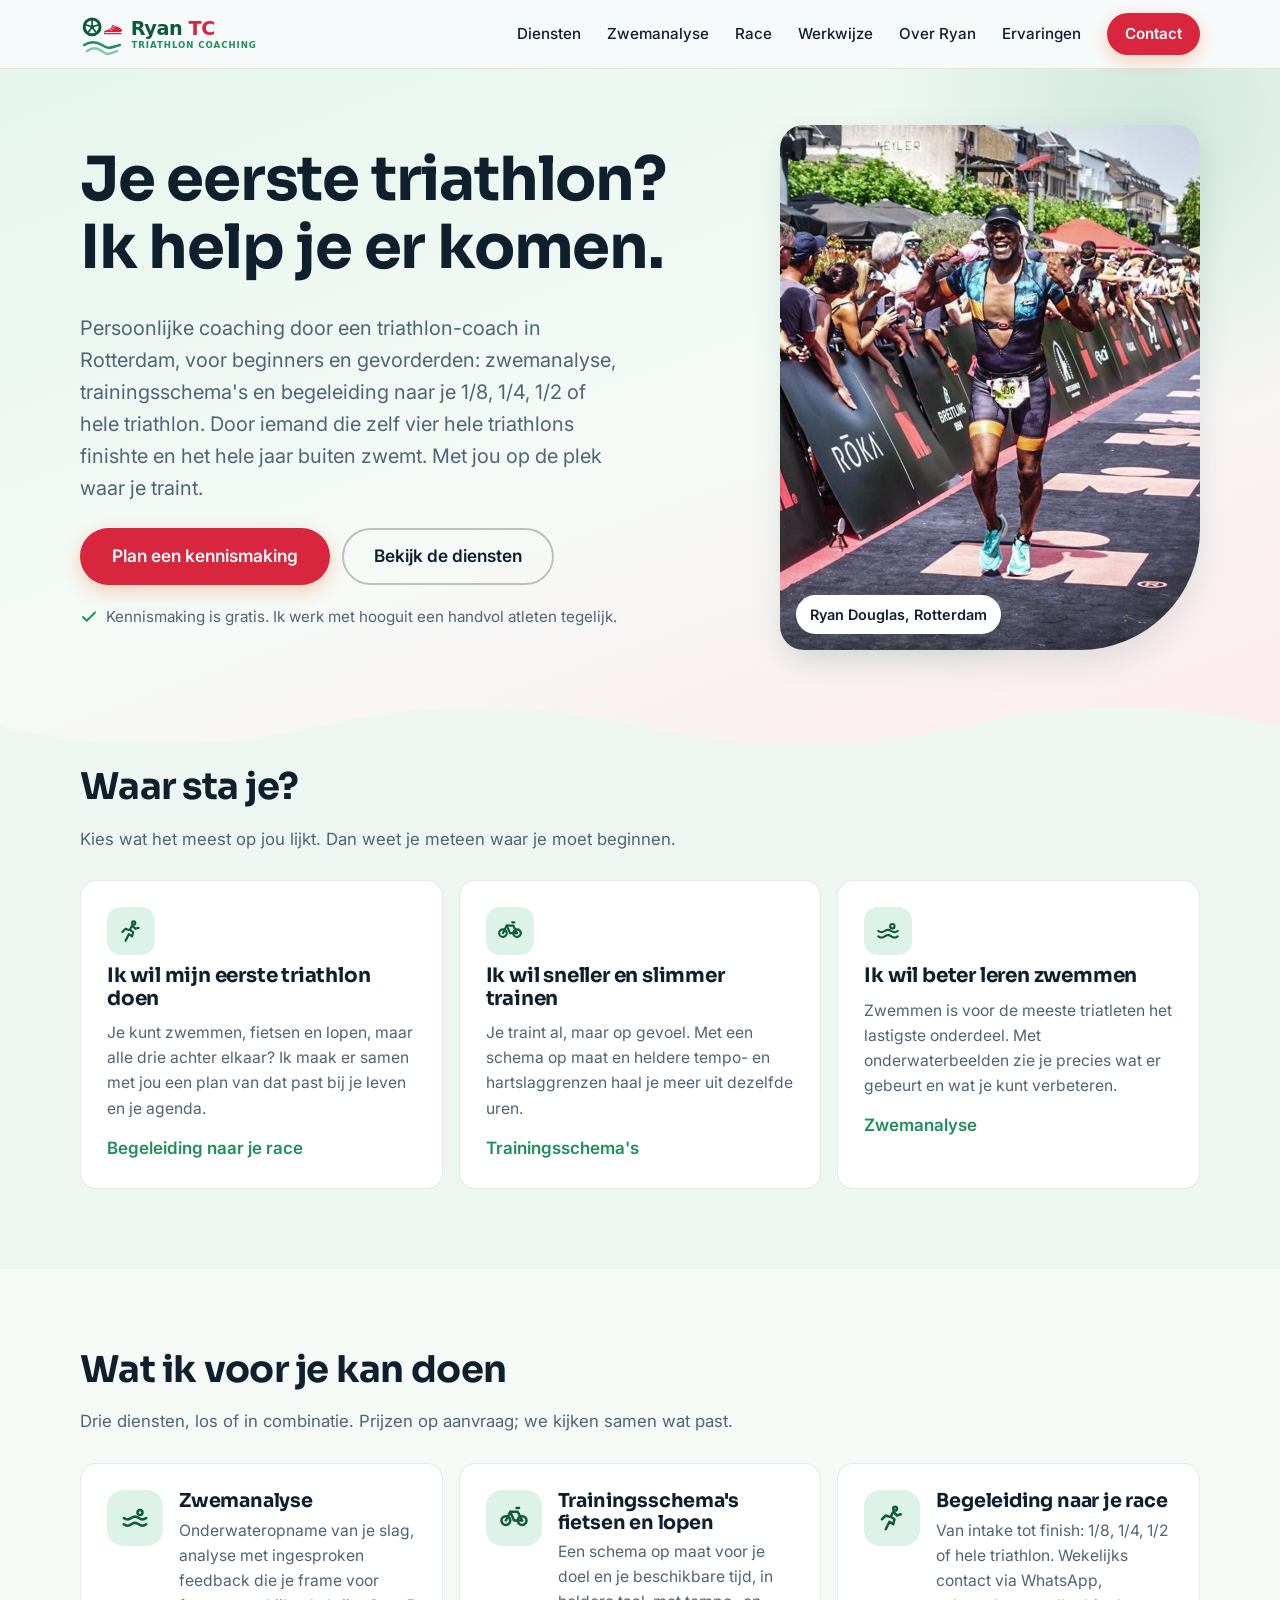
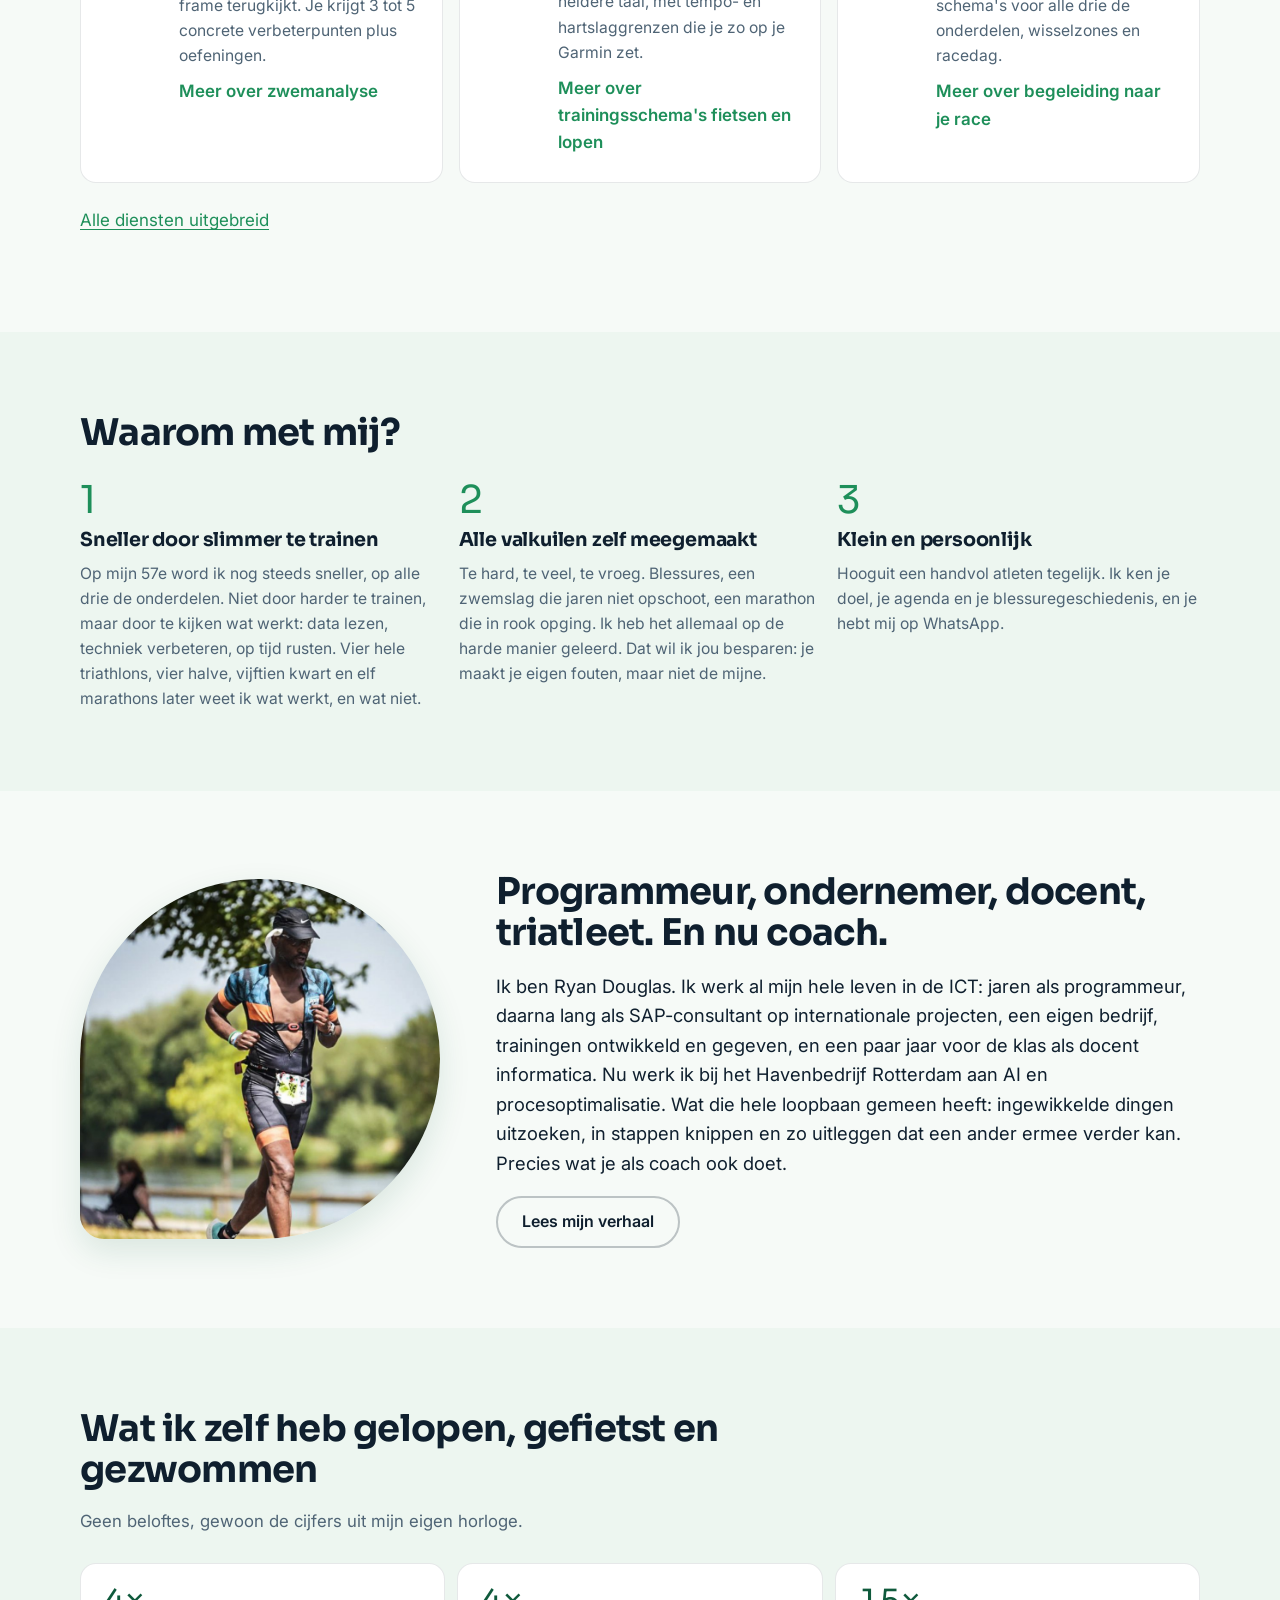
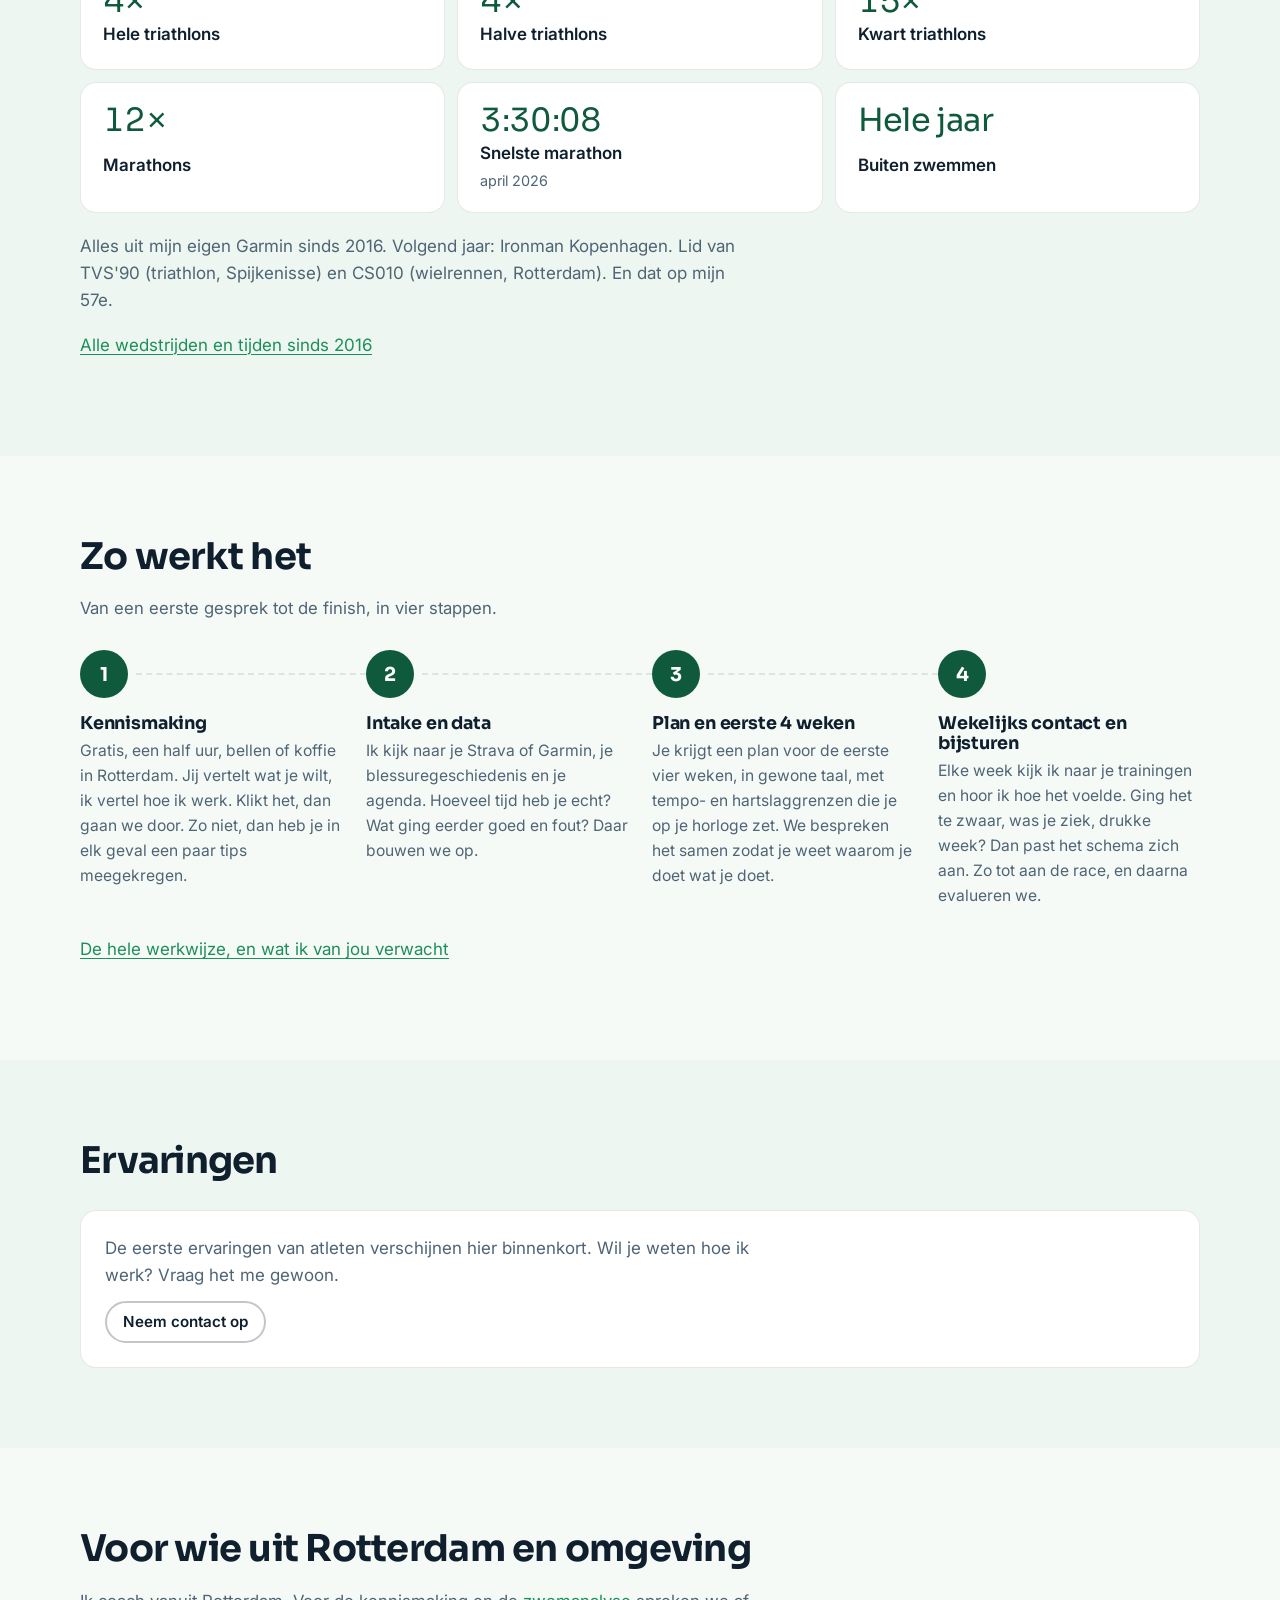
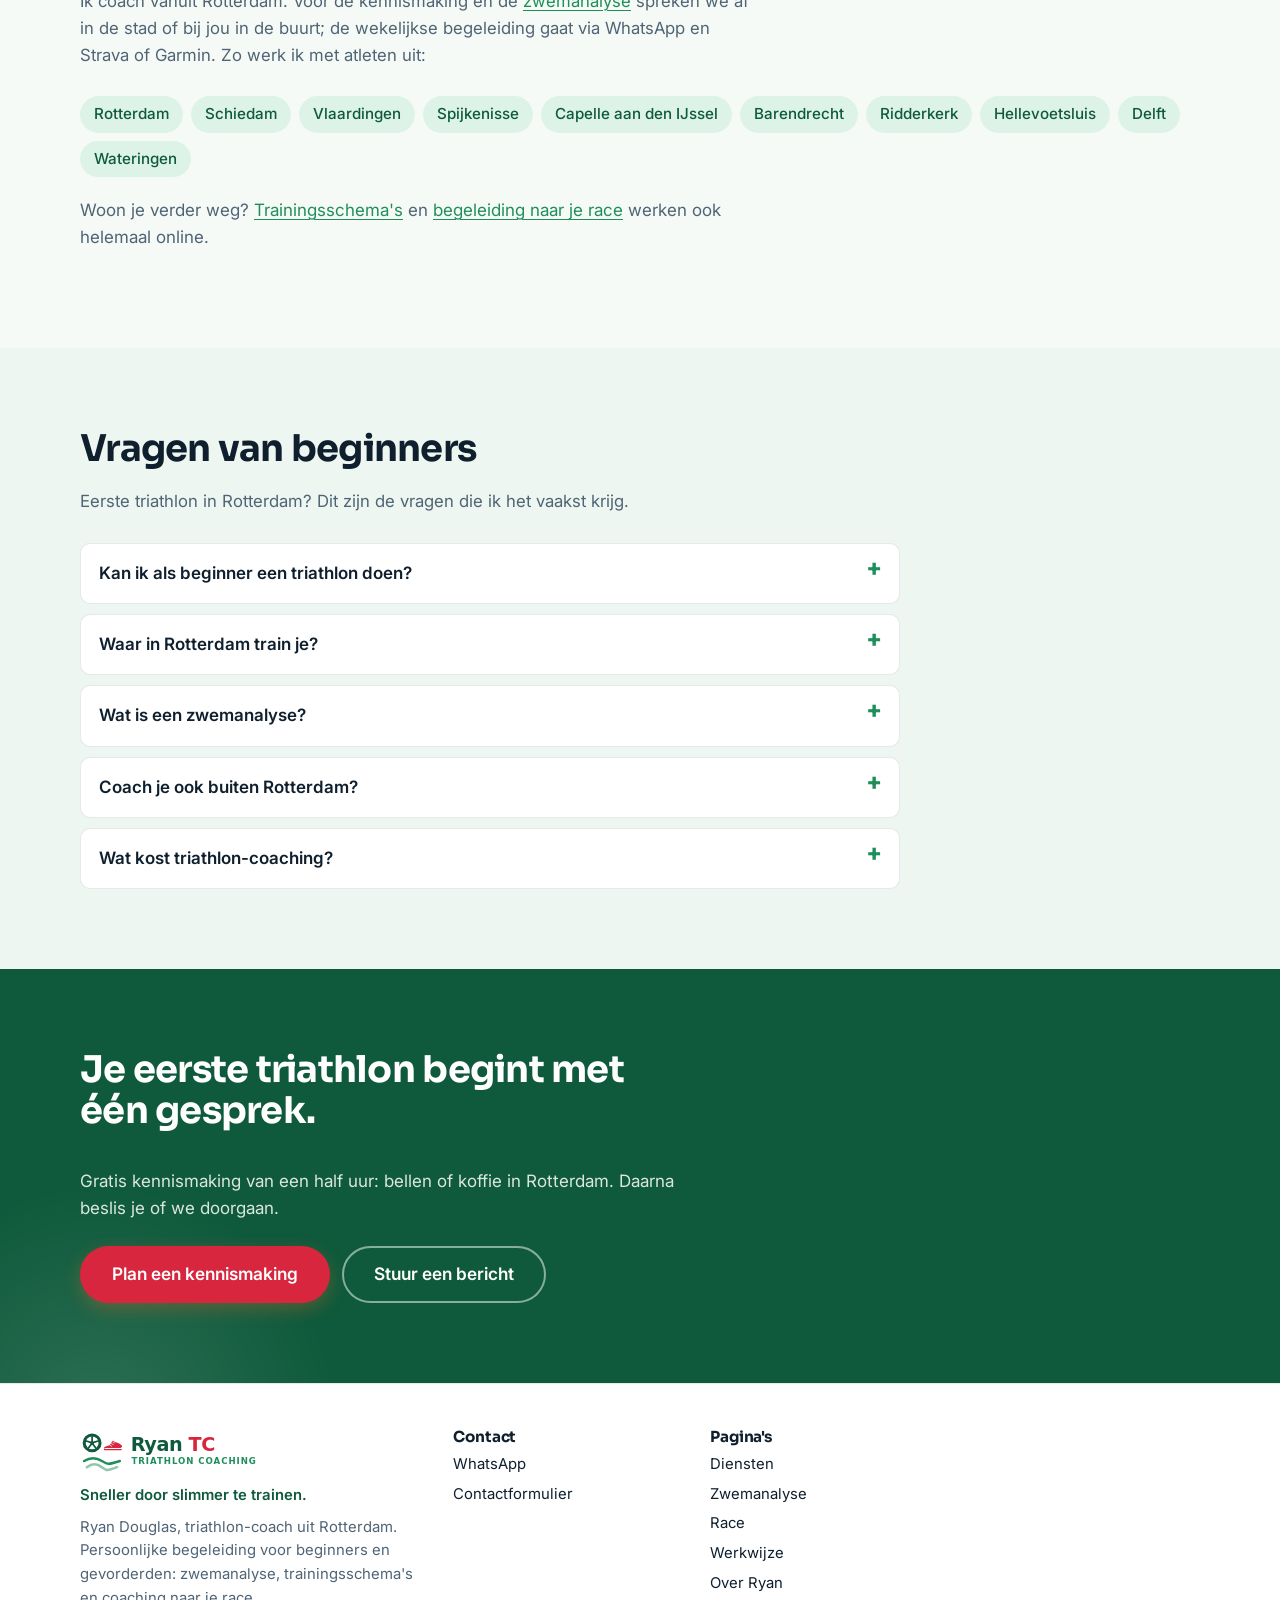
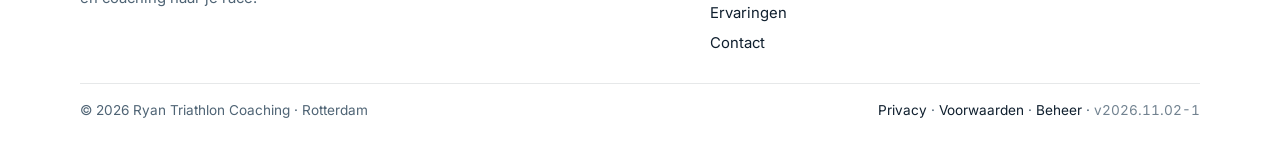
==== commit 6d65a883: "Marathon Den Haag (1 nov 2026, 3:36:52) toegevoegd; marathons 12× (v2026.11.02-1) Co-Authored-By: Cl" ====
--- a/index.html
+++ b/index.html
@@ -6,7 +6,7 @@
   <title>Triathlon-coach in Rotterdam | Ryan Triathlon Coaching</title>
   <meta name="description" content="Triathlon-coach in Rotterdam: zwemanalyse met onderwatervideo, trainingsschema&#x27;s en begeleiding naar je eerste triathlon. Gratis kennismaking.">
   <meta name="theme-color" content="#F6FAF7">
-  <meta name="version" content="2026.10.31-2">
+  <meta name="version" content="2026.11.02-1">
   
   <link rel="canonical" href="https://ryantricoaching.nl/">
   <meta property="og:type" content="website">
@@ -28,10 +28,10 @@
   <link rel="preconnect" href="https://fonts.gstatic.com" crossorigin>
   <link href="https://fonts.googleapis.com/css2?family=Sora:wght@700&family=Inter:wght@400;500;600&display=swap" rel="stylesheet" media="print" onload="this.media='all'">
   <noscript><link href="https://fonts.googleapis.com/css2?family=Sora:wght@700&family=Inter:wght@400;500;600&display=swap" rel="stylesheet"></noscript>
-  <link rel="stylesheet" href="assets/css/base.css?v=2026.10.31-2">
-  <link rel="stylesheet" href="assets/css/site.css?v=2026.10.31-2">
+  <link rel="stylesheet" href="assets/css/base.css?v=2026.11.02-1">
+  <link rel="stylesheet" href="assets/css/site.css?v=2026.11.02-1">
   <script type="application/ld+json" id="schema">{"@context": "https://schema.org", "@graph": [{"@type": "Person", "@id": "https://ryantricoaching.nl/#ryan", "name": "Ryan Douglas", "jobTitle": "Triathlon-coach", "url": "https://ryantricoaching.nl/over.html", "image": "https://ryantricoaching.nl/assets/img/ryan.jpg", "address": {"@type": "PostalAddress", "addressLocality": "Rotterdam", "addressCountry": "NL"}, "worksFor": {"@id": "https://ryantricoaching.nl/#business"}, "memberOf": [{"@type": "SportsTeam", "name": "TVS'90", "sport": "Triathlon"}, {"@type": "SportsTeam", "name": "CS010", "sport": "Wielrennen"}]}, {"@type": "SportsActivityLocation", "@id": "https://ryantricoaching.nl/#business", "name": "Ryan Triathlon Coaching", "url": "https://ryantricoaching.nl/", "image": "https://ryantricoaching.nl/assets/og.png", "logo": "https://ryantricoaching.nl/assets/logo/icon-512.png", "description": "Persoonlijke coaching door een triathlon-coach in Rotterdam, voor beginners en gevorderden: zwemanalyse, trainingsschema's en begeleiding naar je 1/8, 1/4, 1/2 of hele triathlon. Door iemand die zelf vier hele triathlons finishte en het hele jaar buiten zwemt. Met jou op de plek waar je traint.", "address": {"@type": "PostalAddress", "addressLocality": "Rotterdam", "addressRegion": "Zuid-Holland", "addressCountry": "NL"}, "areaServed": ["Rotterdam", "Zuid-Holland", "Nederland (online)"], "priceRange": "Op aanvraag", "founder": {"@id": "https://ryantricoaching.nl/#ryan"}, "employee": {"@id": "https://ryantricoaching.nl/#ryan"}}, {"@type": "WebSite", "@id": "https://ryantricoaching.nl/#website", "name": "Ryan Triathlon Coaching", "url": "https://ryantricoaching.nl/", "inLanguage": "nl-NL", "publisher": {"@id": "https://ryantricoaching.nl/#business"}}, {"@type": "Service", "@id": "https://ryantricoaching.nl/#service-zwemanalyse", "name": "Zwemanalyse", "serviceType": "Zwemanalyse met onderwatervideo", "description": "Onderwateropname van je slag, analyse met ingesproken feedback die je frame voor frame terugkijkt. Je krijgt 3 tot 5 concrete verbeterpunten plus oefeningen.", "provider": {"@id": "https://ryantricoaching.nl/#business"}, "areaServed": ["Rotterdam", "Zuid-Holland", "Nederland (online)"], "url": "https://ryantricoaching.nl/zwemanalyse.html", "alternateName": ["Zwem analyse", "Zwem analyses", "Zwemanalyses", "Onderwater zwemanalyse", "Zwemanalyse Rotterdam"]}, {"@type": "Service", "@id": "https://ryantricoaching.nl/#service-schemas", "name": "Trainingsschema's fietsen en lopen", "serviceType": "Trainingsschema fietsen en lopen", "description": "Een schema op maat voor je doel en je beschikbare tijd, in heldere taal, met tempo- en hartslaggrenzen die je zo op je Garmin zet.", "provider": {"@id": "https://ryantricoaching.nl/#business"}, "areaServed": ["Rotterdam", "Zuid-Holland", "Nederland (online)"], "url": "https://ryantricoaching.nl/diensten.html#schemas", "alternateName": ["Triathlon trainingsschema", "Trainingsschema fietsen en lopen"]}, {"@type": "Service", "@id": "https://ryantricoaching.nl/#service-race", "name": "Begeleiding naar je race", "serviceType": "Triathlon-coaching: begeleiding naar je race", "description": "Van intake tot finish: 1/8, 1/4, 1/2 of hele triathlon. Wekelijks contact via WhatsApp, schema's voor alle drie de onderdelen, wisselzones en racedag.", "provider": {"@id": "https://ryantricoaching.nl/#business"}, "areaServed": ["Rotterdam", "Zuid-Holland", "Nederland (online)"], "url": "https://ryantricoaching.nl/race.html", "alternateName": ["Triathlon coaching", "Begeleiding eerste triathlon"]}, {"@type": "WebPage", "@id": "https://ryantricoaching.nl/#webpage", "url": "https://ryantricoaching.nl/", "name": "Triathlon-coach in Rotterdam | Ryan Triathlon Coaching", "description": "Triathlon-coach in Rotterdam: zwemanalyse met onderwatervideo, trainingsschema's en begeleiding naar je eerste triathlon. Gratis kennismaking.", "inLanguage": "nl-NL", "isPartOf": {"@id": "https://ryantricoaching.nl/#website"}, "about": {"@id": "https://ryantricoaching.nl/#business"}, "primaryImageOfPage": "https://ryantricoaching.nl/assets/og.png"}, {"@type": "FAQPage", "@id": "https://ryantricoaching.nl/#faq", "mainEntity": [{"@type": "Question", "name": "Kan ik als beginner een triathlon doen?", "acceptedAnswer": {"@type": "Answer", "text": "Ja. Als je 200 meter kunt zwemmen, een uur kunt fietsen en een half uur kunt hardlopen, ben je in 12 weken klaar voor een 1/8 triathlon. De meeste atleten die ik begeleid beginnen precies daar."}}, {"@type": "Question", "name": "Waar in Rotterdam train je?", "acceptedAnswer": {"@type": "Answer", "text": "Je traint zelf, op je eigen plek en in je eigen tijd. De kennismaking en de zwemanalyse doen we in Rotterdam of omgeving, in een zwembad of in open water. Het wekelijkse contact gaat via WhatsApp."}}, {"@type": "Question", "name": "Wat is een zwemanalyse?", "acceptedAnswer": {"@type": "Answer", "text": "Een onderwateropname van je zwemslag, die ik frame voor frame bekijk en inspreek. Je ziet precies wat je doet en krijgt 3 tot 5 verbeterpunten met oefeningen, terug te kijken op je telefoon."}}, {"@type": "Question", "name": "Coach je ook buiten Rotterdam?", "acceptedAnswer": {"@type": "Answer", "text": "Ja. Trainingsschema's en begeleiding naar je race werken online, via WhatsApp en Strava of Garmin, dus ook vanuit de rest van Nederland. Alleen de zwemanalyse en de kennismaking zijn op locatie."}}, {"@type": "Question", "name": "Wat kost triathlon-coaching?", "acceptedAnswer": {"@type": "Answer", "text": "Op aanvraag. Ik werk met een handvol atleten tegelijk, dus we kijken samen wat past bij wat je nodig hebt. De kennismaking van een half uur is gratis."}}]}]}</script>
-  <script type="module" src="assets/js/site.js?v=2026.10.31-2"></script>
+  <script type="module" src="assets/js/site.js?v=2026.11.02-1"></script>
 </head>
 <body class="has-sticky" data-page="home">
   <a class="skip" href="#inhoud">Naar de inhoud</a>
@@ -128,7 +128,7 @@
           <h2 id="res-title">Wat ik zelf heb gelopen, gefietst en gezwommen</h2>
           <p>Geen beloftes, gewoon de cijfers uit mijn eigen horloge.</p>
         </div>
-        <div class="results" id="resultaten"><div class="result"><span class="val">4×</span><span class="lbl">Hele triathlons</span></div><div class="result"><span class="val">4×</span><span class="lbl">Halve triathlons</span></div><div class="result"><span class="val">15×</span><span class="lbl">Kwart triathlons</span></div><div class="result"><span class="val">11×</span><span class="lbl">Marathons</span></div><div class="result"><span class="val">3:30:08</span><span class="lbl">Snelste marathon</span><span class="when">april 2026</span></div><div class="result"><span class="val">Hele jaar</span><span class="lbl">Buiten zwemmen</span></div></div>
+        <div class="results" id="resultaten"><div class="result"><span class="val">4×</span><span class="lbl">Hele triathlons</span></div><div class="result"><span class="val">4×</span><span class="lbl">Halve triathlons</span></div><div class="result"><span class="val">15×</span><span class="lbl">Kwart triathlons</span></div><div class="result"><span class="val">12×</span><span class="lbl">Marathons</span></div><div class="result"><span class="val">3:30:08</span><span class="lbl">Snelste marathon</span><span class="when">april 2026</span></div><div class="result"><span class="val">Hele jaar</span><span class="lbl">Buiten zwemmen</span></div></div>
         <p class="results-note" id="resultaten-noot">Alles uit mijn eigen Garmin sinds 2016. Volgend jaar: Ironman Kopenhagen. Lid van TVS&#x27;90 (triathlon, Spijkenisse) en CS010 (wielrennen, Rotterdam). En dat op mijn 57e.</p>
         <p style="margin-top:12px"><a href="over.html#wedstrijden">Alle wedstrijden en tijden sinds 2016</a></p>
       </div>
@@ -214,7 +214,7 @@
       </div>
       <div class="footer-bottom">
         <span>© <span id="jaar">2026</span> Ryan Triathlon Coaching · Rotterdam<span id="footer-kvk" hidden> · KvK <span data-k="kvk"></span></span></span>
-        <span><a href="privacy.html">Privacy</a> · <a href="voorwaarden.html">Voorwaarden</a> · <a href="beheer.html" rel="nofollow">Beheer</a> · <span class="versie" id="versie" title="Versie van de website">v2026.10.31-2</span></span>
+        <span><a href="privacy.html">Privacy</a> · <a href="voorwaarden.html">Voorwaarden</a> · <a href="beheer.html" rel="nofollow">Beheer</a> · <span class="versie" id="versie" title="Versie van de website">v2026.11.02-1</span></span>
       </div>
     </div>
   </footer>
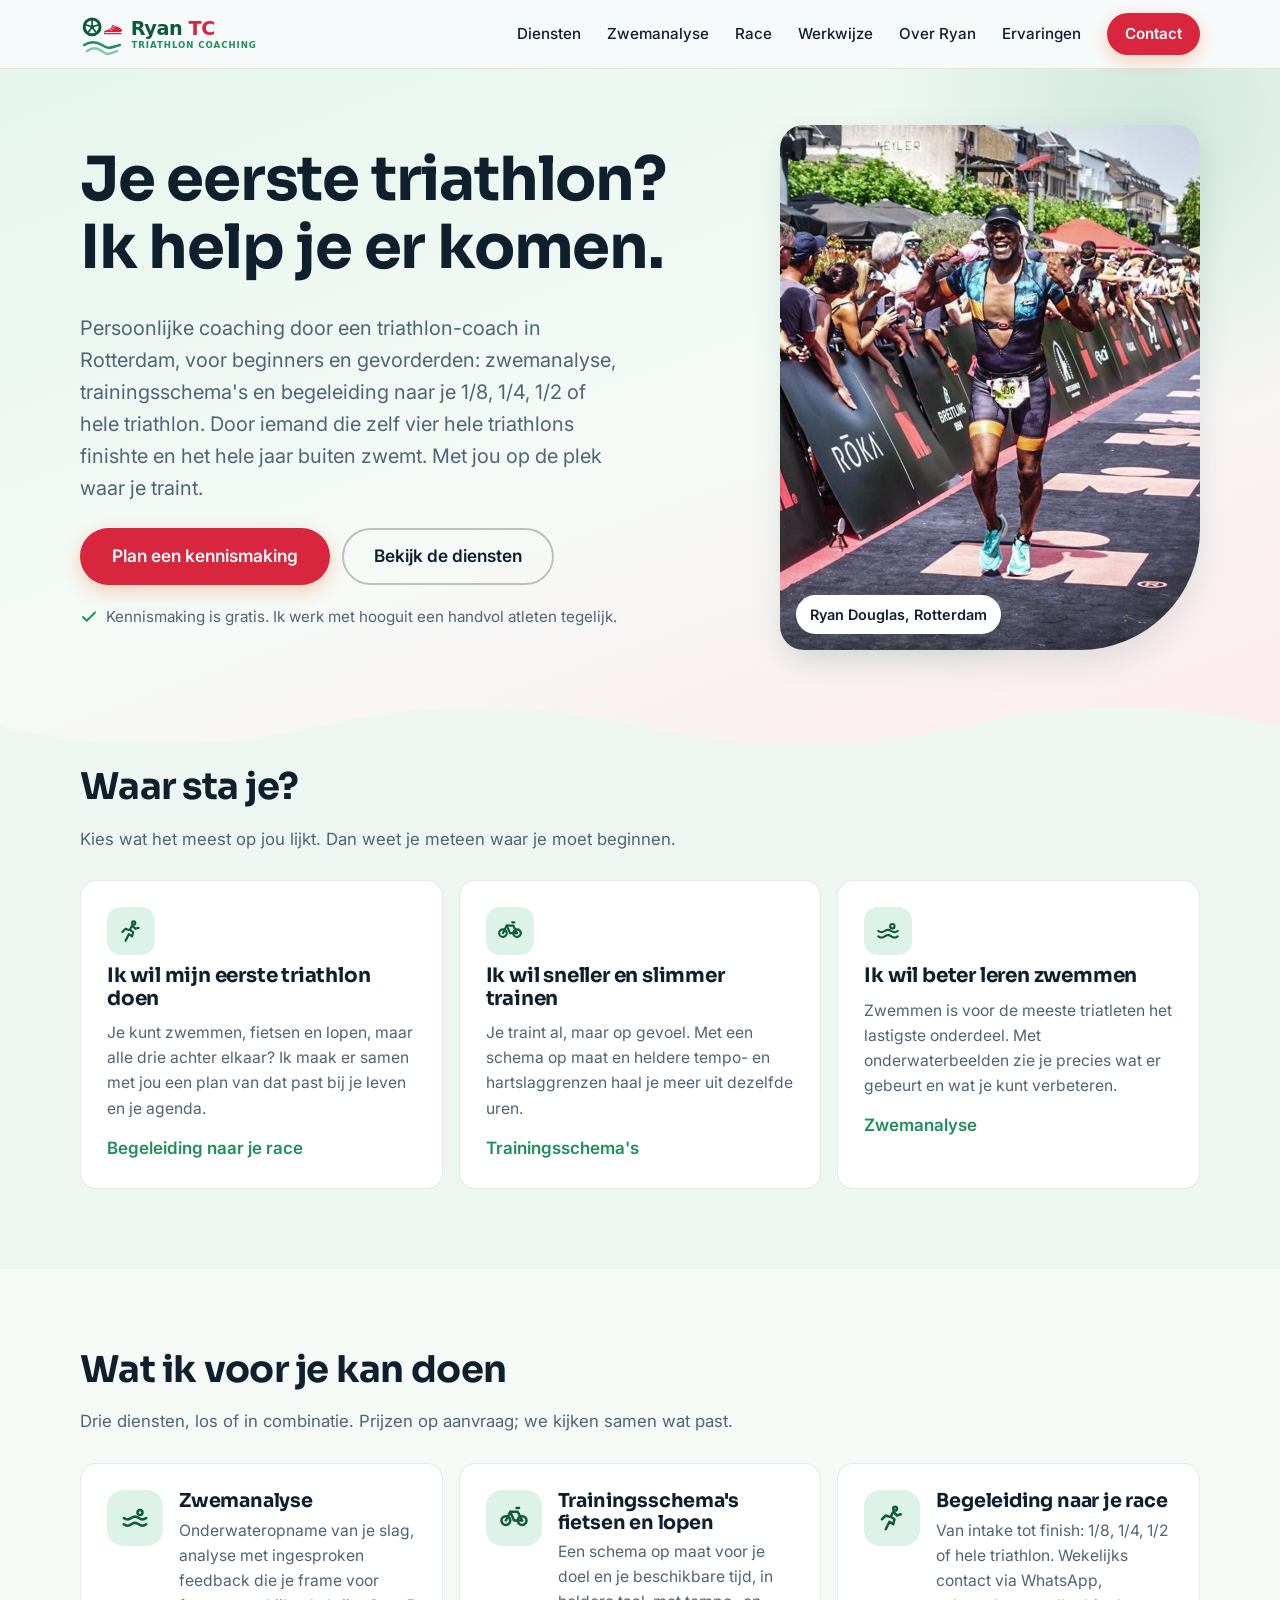
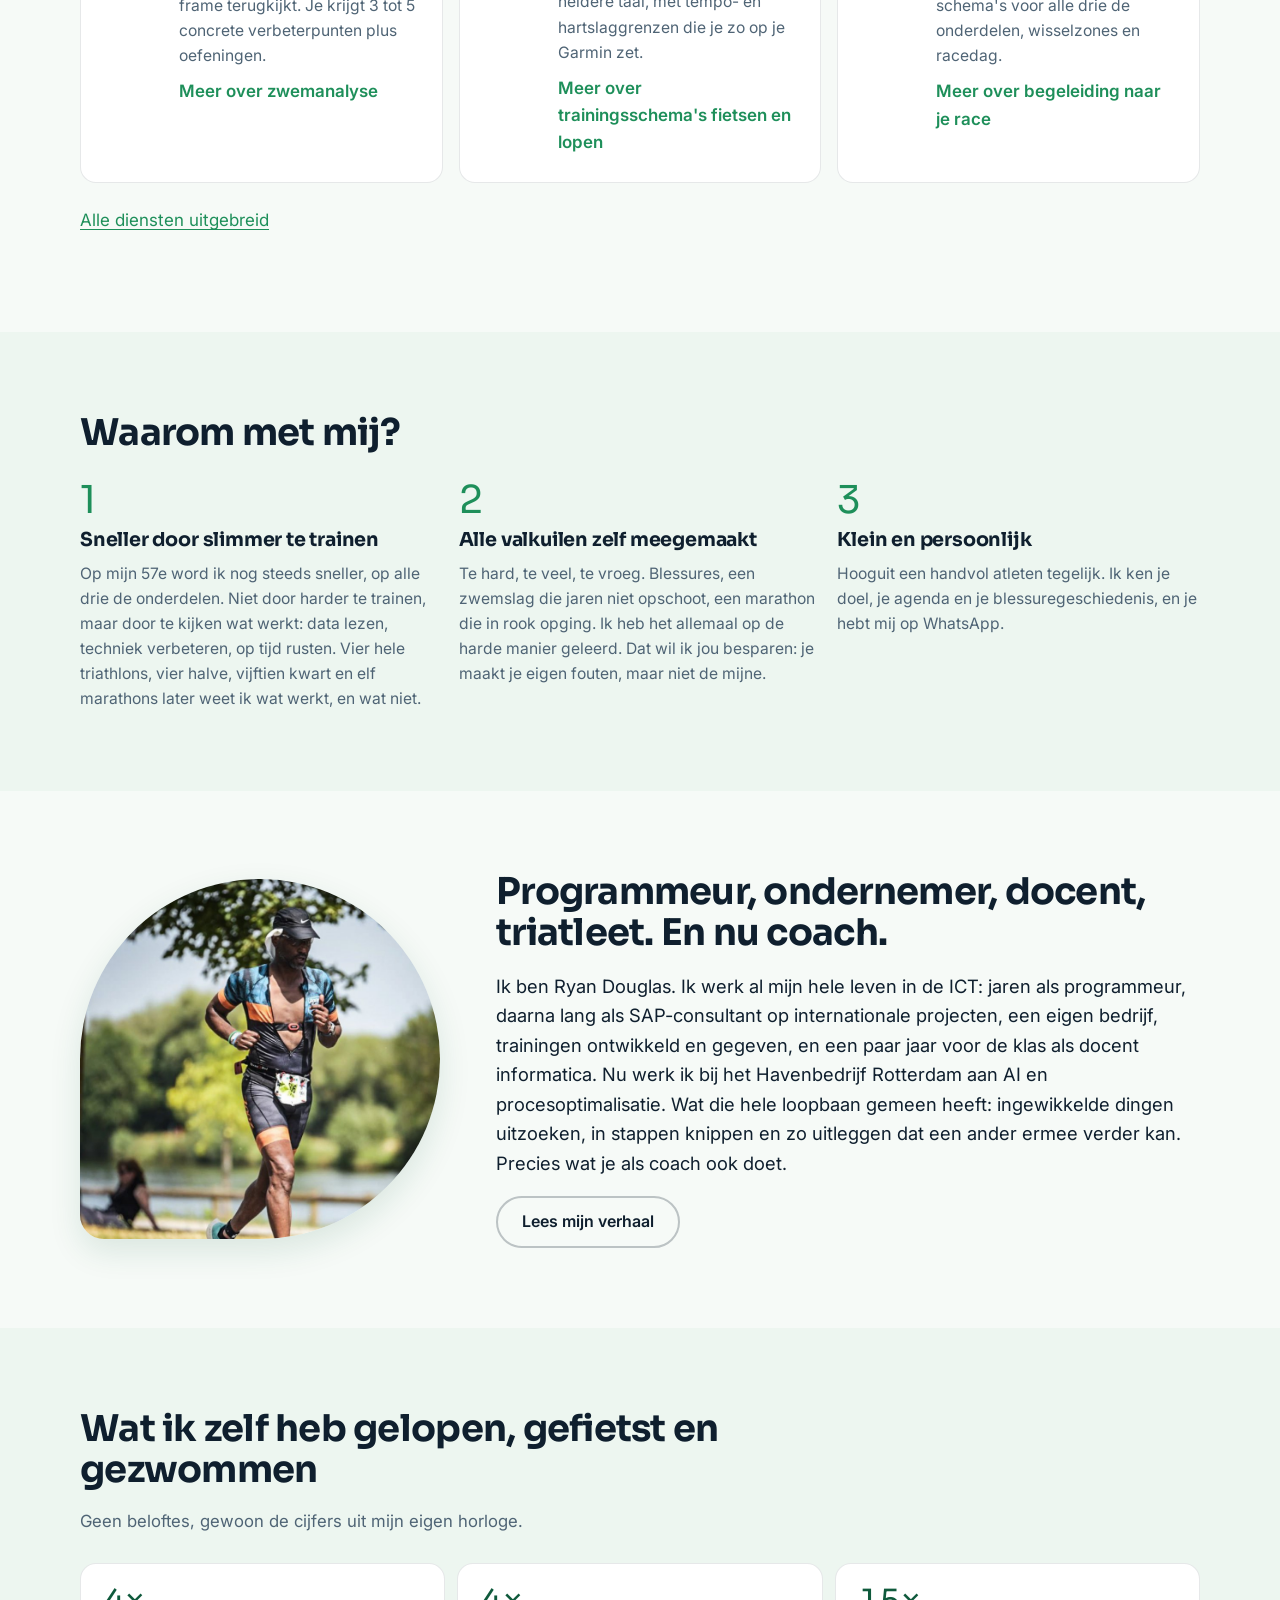
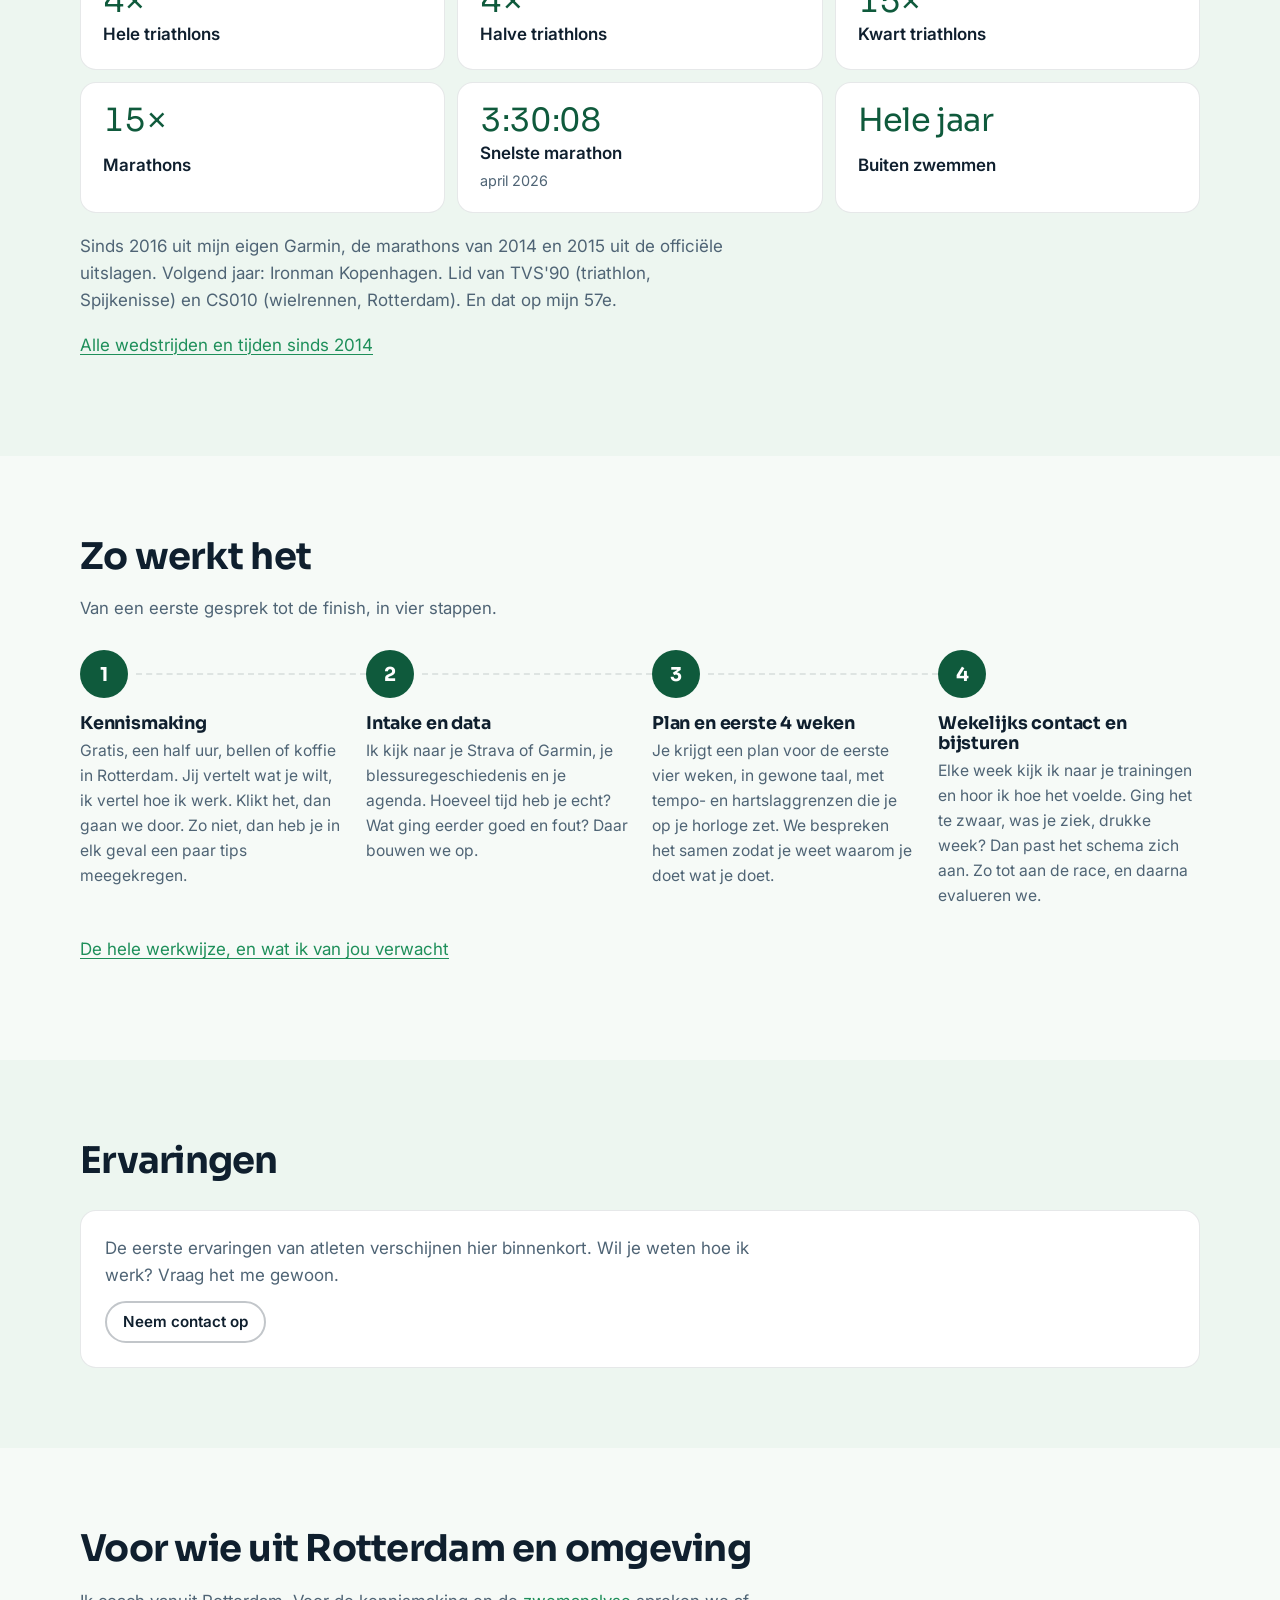
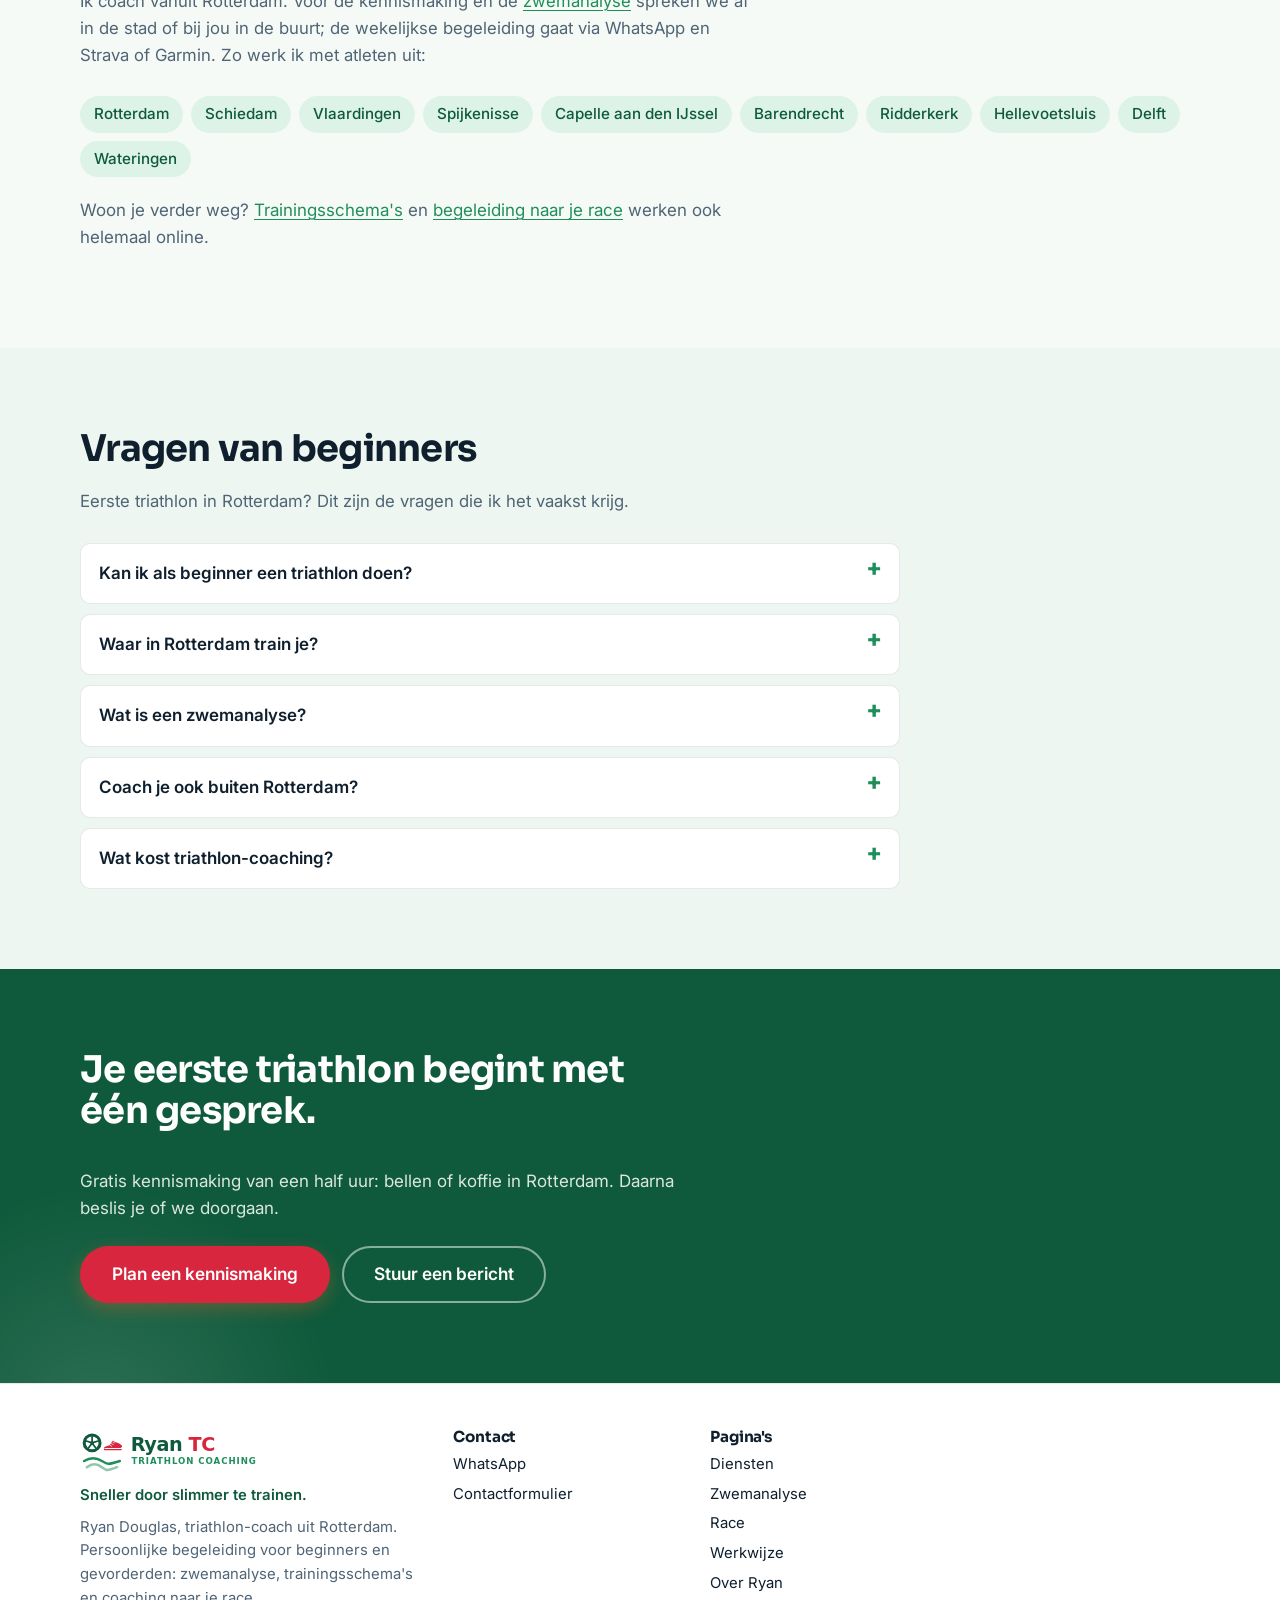
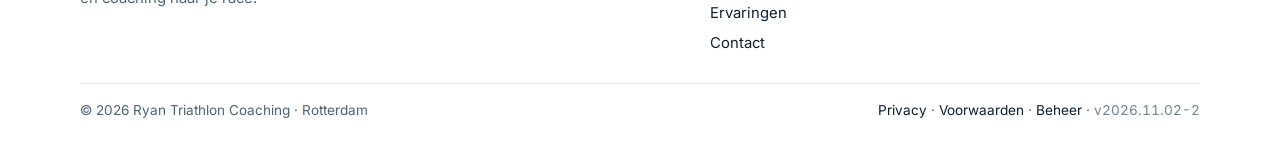
==== commit abc6399d: "Marathons Rotterdam 2014–2016 uit officiële uitslagen; 15 marathons; wedstrijden sinds 2014 (v2026.1" ====
--- a/index.html
+++ b/index.html
@@ -6,7 +6,7 @@
   <title>Triathlon-coach in Rotterdam | Ryan Triathlon Coaching</title>
   <meta name="description" content="Triathlon-coach in Rotterdam: zwemanalyse met onderwatervideo, trainingsschema&#x27;s en begeleiding naar je eerste triathlon. Gratis kennismaking.">
   <meta name="theme-color" content="#F6FAF7">
-  <meta name="version" content="2026.11.02-1">
+  <meta name="version" content="2026.11.02-2">
   
   <link rel="canonical" href="https://ryantricoaching.nl/">
   <meta property="og:type" content="website">
@@ -28,10 +28,10 @@
   <link rel="preconnect" href="https://fonts.gstatic.com" crossorigin>
   <link href="https://fonts.googleapis.com/css2?family=Sora:wght@700&family=Inter:wght@400;500;600&display=swap" rel="stylesheet" media="print" onload="this.media='all'">
   <noscript><link href="https://fonts.googleapis.com/css2?family=Sora:wght@700&family=Inter:wght@400;500;600&display=swap" rel="stylesheet"></noscript>
-  <link rel="stylesheet" href="assets/css/base.css?v=2026.11.02-1">
-  <link rel="stylesheet" href="assets/css/site.css?v=2026.11.02-1">
+  <link rel="stylesheet" href="assets/css/base.css?v=2026.11.02-2">
+  <link rel="stylesheet" href="assets/css/site.css?v=2026.11.02-2">
   <script type="application/ld+json" id="schema">{"@context": "https://schema.org", "@graph": [{"@type": "Person", "@id": "https://ryantricoaching.nl/#ryan", "name": "Ryan Douglas", "jobTitle": "Triathlon-coach", "url": "https://ryantricoaching.nl/over.html", "image": "https://ryantricoaching.nl/assets/img/ryan.jpg", "address": {"@type": "PostalAddress", "addressLocality": "Rotterdam", "addressCountry": "NL"}, "worksFor": {"@id": "https://ryantricoaching.nl/#business"}, "memberOf": [{"@type": "SportsTeam", "name": "TVS'90", "sport": "Triathlon"}, {"@type": "SportsTeam", "name": "CS010", "sport": "Wielrennen"}]}, {"@type": "SportsActivityLocation", "@id": "https://ryantricoaching.nl/#business", "name": "Ryan Triathlon Coaching", "url": "https://ryantricoaching.nl/", "image": "https://ryantricoaching.nl/assets/og.png", "logo": "https://ryantricoaching.nl/assets/logo/icon-512.png", "description": "Persoonlijke coaching door een triathlon-coach in Rotterdam, voor beginners en gevorderden: zwemanalyse, trainingsschema's en begeleiding naar je 1/8, 1/4, 1/2 of hele triathlon. Door iemand die zelf vier hele triathlons finishte en het hele jaar buiten zwemt. Met jou op de plek waar je traint.", "address": {"@type": "PostalAddress", "addressLocality": "Rotterdam", "addressRegion": "Zuid-Holland", "addressCountry": "NL"}, "areaServed": ["Rotterdam", "Zuid-Holland", "Nederland (online)"], "priceRange": "Op aanvraag", "founder": {"@id": "https://ryantricoaching.nl/#ryan"}, "employee": {"@id": "https://ryantricoaching.nl/#ryan"}}, {"@type": "WebSite", "@id": "https://ryantricoaching.nl/#website", "name": "Ryan Triathlon Coaching", "url": "https://ryantricoaching.nl/", "inLanguage": "nl-NL", "publisher": {"@id": "https://ryantricoaching.nl/#business"}}, {"@type": "Service", "@id": "https://ryantricoaching.nl/#service-zwemanalyse", "name": "Zwemanalyse", "serviceType": "Zwemanalyse met onderwatervideo", "description": "Onderwateropname van je slag, analyse met ingesproken feedback die je frame voor frame terugkijkt. Je krijgt 3 tot 5 concrete verbeterpunten plus oefeningen.", "provider": {"@id": "https://ryantricoaching.nl/#business"}, "areaServed": ["Rotterdam", "Zuid-Holland", "Nederland (online)"], "url": "https://ryantricoaching.nl/zwemanalyse.html", "alternateName": ["Zwem analyse", "Zwem analyses", "Zwemanalyses", "Onderwater zwemanalyse", "Zwemanalyse Rotterdam"]}, {"@type": "Service", "@id": "https://ryantricoaching.nl/#service-schemas", "name": "Trainingsschema's fietsen en lopen", "serviceType": "Trainingsschema fietsen en lopen", "description": "Een schema op maat voor je doel en je beschikbare tijd, in heldere taal, met tempo- en hartslaggrenzen die je zo op je Garmin zet.", "provider": {"@id": "https://ryantricoaching.nl/#business"}, "areaServed": ["Rotterdam", "Zuid-Holland", "Nederland (online)"], "url": "https://ryantricoaching.nl/diensten.html#schemas", "alternateName": ["Triathlon trainingsschema", "Trainingsschema fietsen en lopen"]}, {"@type": "Service", "@id": "https://ryantricoaching.nl/#service-race", "name": "Begeleiding naar je race", "serviceType": "Triathlon-coaching: begeleiding naar je race", "description": "Van intake tot finish: 1/8, 1/4, 1/2 of hele triathlon. Wekelijks contact via WhatsApp, schema's voor alle drie de onderdelen, wisselzones en racedag.", "provider": {"@id": "https://ryantricoaching.nl/#business"}, "areaServed": ["Rotterdam", "Zuid-Holland", "Nederland (online)"], "url": "https://ryantricoaching.nl/race.html", "alternateName": ["Triathlon coaching", "Begeleiding eerste triathlon"]}, {"@type": "WebPage", "@id": "https://ryantricoaching.nl/#webpage", "url": "https://ryantricoaching.nl/", "name": "Triathlon-coach in Rotterdam | Ryan Triathlon Coaching", "description": "Triathlon-coach in Rotterdam: zwemanalyse met onderwatervideo, trainingsschema's en begeleiding naar je eerste triathlon. Gratis kennismaking.", "inLanguage": "nl-NL", "isPartOf": {"@id": "https://ryantricoaching.nl/#website"}, "about": {"@id": "https://ryantricoaching.nl/#business"}, "primaryImageOfPage": "https://ryantricoaching.nl/assets/og.png"}, {"@type": "FAQPage", "@id": "https://ryantricoaching.nl/#faq", "mainEntity": [{"@type": "Question", "name": "Kan ik als beginner een triathlon doen?", "acceptedAnswer": {"@type": "Answer", "text": "Ja. Als je 200 meter kunt zwemmen, een uur kunt fietsen en een half uur kunt hardlopen, ben je in 12 weken klaar voor een 1/8 triathlon. De meeste atleten die ik begeleid beginnen precies daar."}}, {"@type": "Question", "name": "Waar in Rotterdam train je?", "acceptedAnswer": {"@type": "Answer", "text": "Je traint zelf, op je eigen plek en in je eigen tijd. De kennismaking en de zwemanalyse doen we in Rotterdam of omgeving, in een zwembad of in open water. Het wekelijkse contact gaat via WhatsApp."}}, {"@type": "Question", "name": "Wat is een zwemanalyse?", "acceptedAnswer": {"@type": "Answer", "text": "Een onderwateropname van je zwemslag, die ik frame voor frame bekijk en inspreek. Je ziet precies wat je doet en krijgt 3 tot 5 verbeterpunten met oefeningen, terug te kijken op je telefoon."}}, {"@type": "Question", "name": "Coach je ook buiten Rotterdam?", "acceptedAnswer": {"@type": "Answer", "text": "Ja. Trainingsschema's en begeleiding naar je race werken online, via WhatsApp en Strava of Garmin, dus ook vanuit de rest van Nederland. Alleen de zwemanalyse en de kennismaking zijn op locatie."}}, {"@type": "Question", "name": "Wat kost triathlon-coaching?", "acceptedAnswer": {"@type": "Answer", "text": "Op aanvraag. Ik werk met een handvol atleten tegelijk, dus we kijken samen wat past bij wat je nodig hebt. De kennismaking van een half uur is gratis."}}]}]}</script>
-  <script type="module" src="assets/js/site.js?v=2026.11.02-1"></script>
+  <script type="module" src="assets/js/site.js?v=2026.11.02-2"></script>
 </head>
 <body class="has-sticky" data-page="home">
   <a class="skip" href="#inhoud">Naar de inhoud</a>
@@ -128,9 +128,9 @@
           <h2 id="res-title">Wat ik zelf heb gelopen, gefietst en gezwommen</h2>
           <p>Geen beloftes, gewoon de cijfers uit mijn eigen horloge.</p>
         </div>
-        <div class="results" id="resultaten"><div class="result"><span class="val">4×</span><span class="lbl">Hele triathlons</span></div><div class="result"><span class="val">4×</span><span class="lbl">Halve triathlons</span></div><div class="result"><span class="val">15×</span><span class="lbl">Kwart triathlons</span></div><div class="result"><span class="val">12×</span><span class="lbl">Marathons</span></div><div class="result"><span class="val">3:30:08</span><span class="lbl">Snelste marathon</span><span class="when">april 2026</span></div><div class="result"><span class="val">Hele jaar</span><span class="lbl">Buiten zwemmen</span></div></div>
-        <p class="results-note" id="resultaten-noot">Alles uit mijn eigen Garmin sinds 2016. Volgend jaar: Ironman Kopenhagen. Lid van TVS&#x27;90 (triathlon, Spijkenisse) en CS010 (wielrennen, Rotterdam). En dat op mijn 57e.</p>
-        <p style="margin-top:12px"><a href="over.html#wedstrijden">Alle wedstrijden en tijden sinds 2016</a></p>
+        <div class="results" id="resultaten"><div class="result"><span class="val">4×</span><span class="lbl">Hele triathlons</span></div><div class="result"><span class="val">4×</span><span class="lbl">Halve triathlons</span></div><div class="result"><span class="val">15×</span><span class="lbl">Kwart triathlons</span></div><div class="result"><span class="val">15×</span><span class="lbl">Marathons</span></div><div class="result"><span class="val">3:30:08</span><span class="lbl">Snelste marathon</span><span class="when">april 2026</span></div><div class="result"><span class="val">Hele jaar</span><span class="lbl">Buiten zwemmen</span></div></div>
+        <p class="results-note" id="resultaten-noot">Sinds 2016 uit mijn eigen Garmin, de marathons van 2014 en 2015 uit de officiële uitslagen. Volgend jaar: Ironman Kopenhagen. Lid van TVS&#x27;90 (triathlon, Spijkenisse) en CS010 (wielrennen, Rotterdam). En dat op mijn 57e.</p>
+        <p style="margin-top:12px"><a href="over.html#wedstrijden">Alle wedstrijden en tijden sinds 2014</a></p>
       </div>
     </section>
 
@@ -214,7 +214,7 @@
       </div>
       <div class="footer-bottom">
         <span>© <span id="jaar">2026</span> Ryan Triathlon Coaching · Rotterdam<span id="footer-kvk" hidden> · KvK <span data-k="kvk"></span></span></span>
-        <span><a href="privacy.html">Privacy</a> · <a href="voorwaarden.html">Voorwaarden</a> · <a href="beheer.html" rel="nofollow">Beheer</a> · <span class="versie" id="versie" title="Versie van de website">v2026.11.02-1</span></span>
+        <span><a href="privacy.html">Privacy</a> · <a href="voorwaarden.html">Voorwaarden</a> · <a href="beheer.html" rel="nofollow">Beheer</a> · <span class="versie" id="versie" title="Versie van de website">v2026.11.02-2</span></span>
       </div>
     </div>
   </footer>
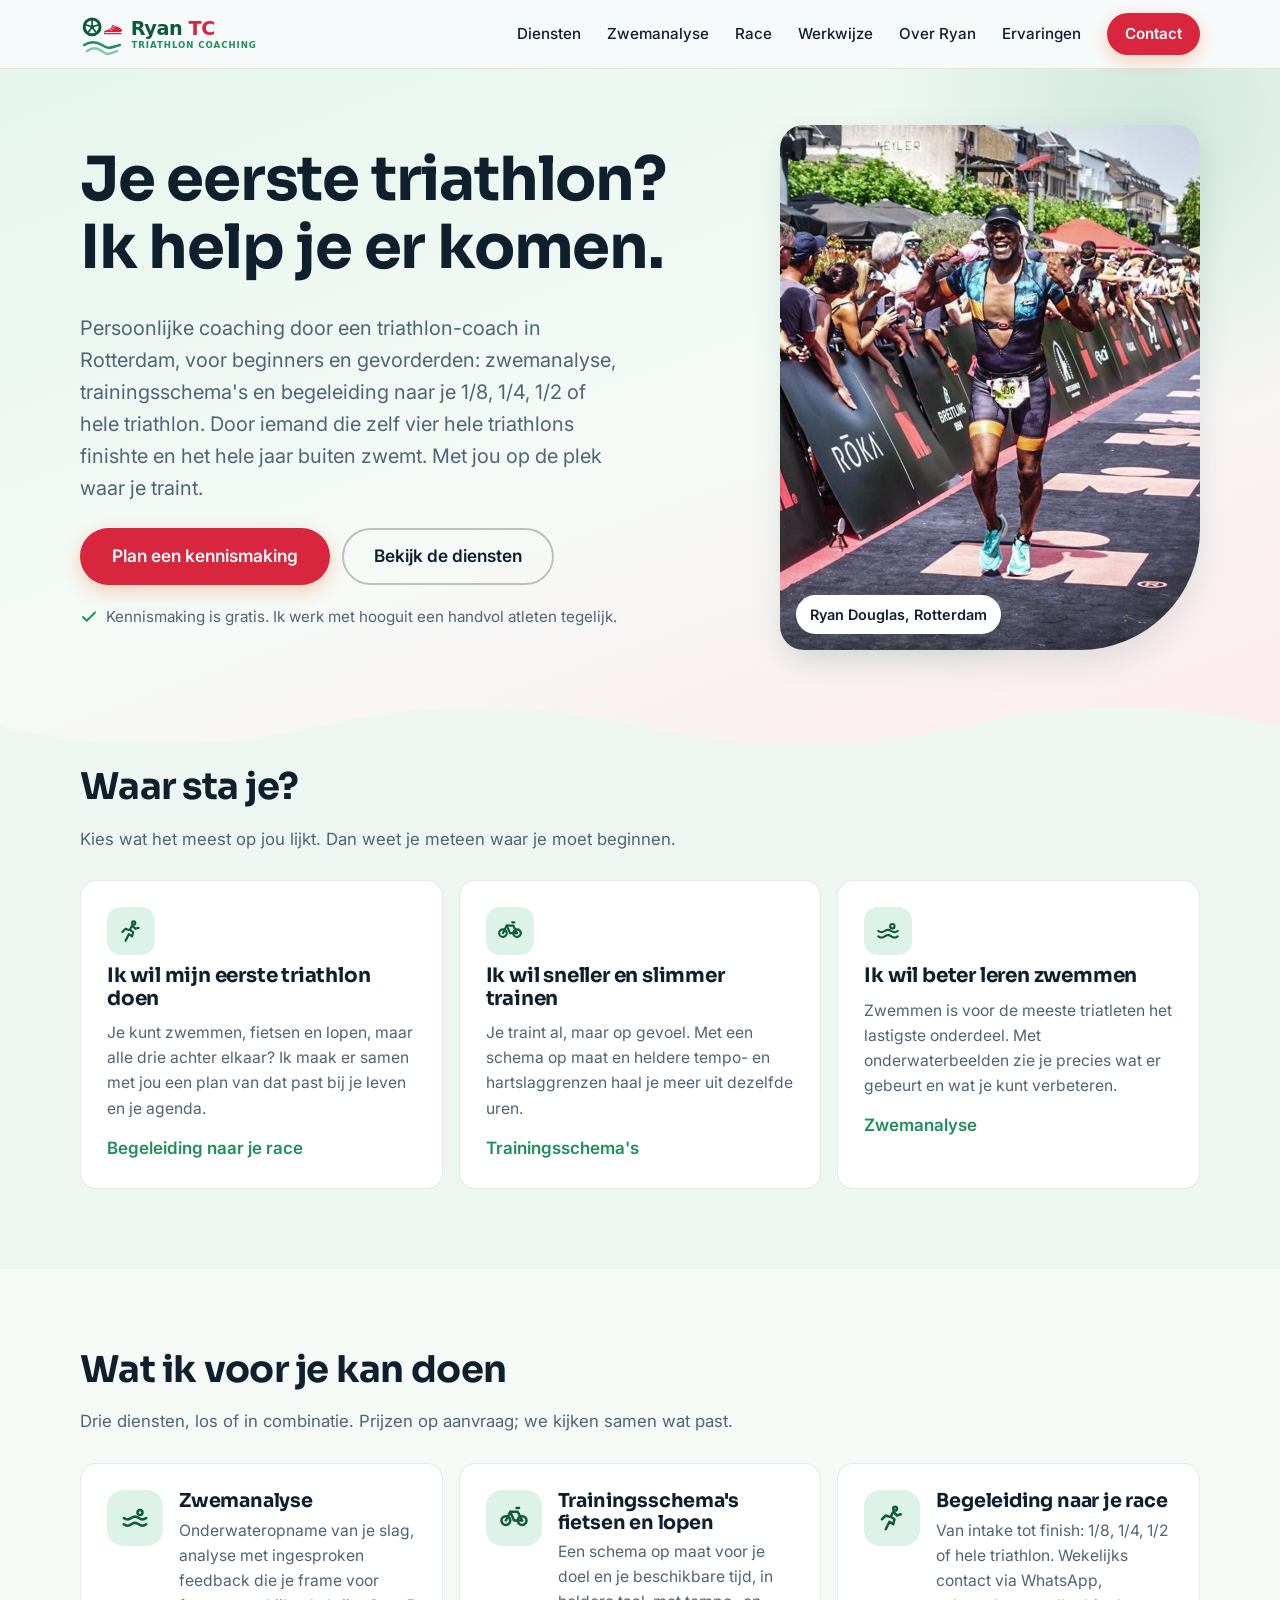
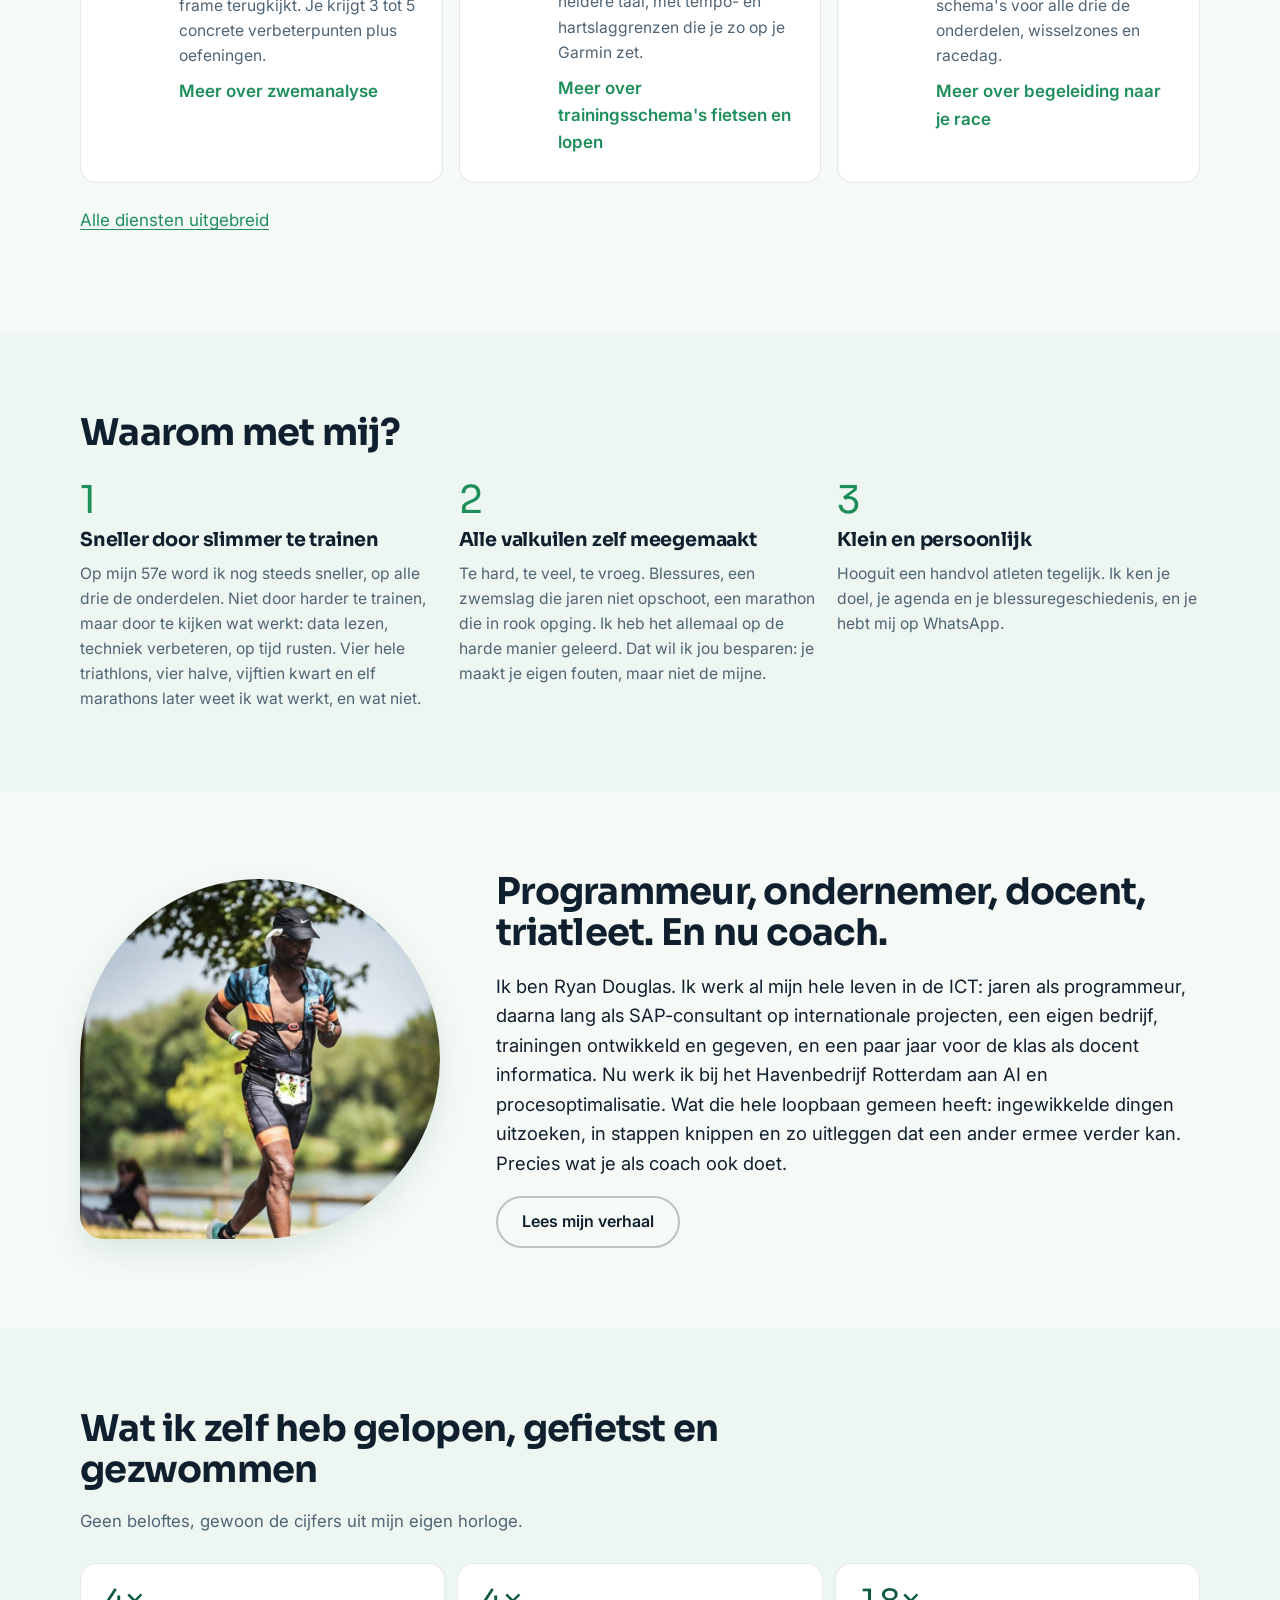
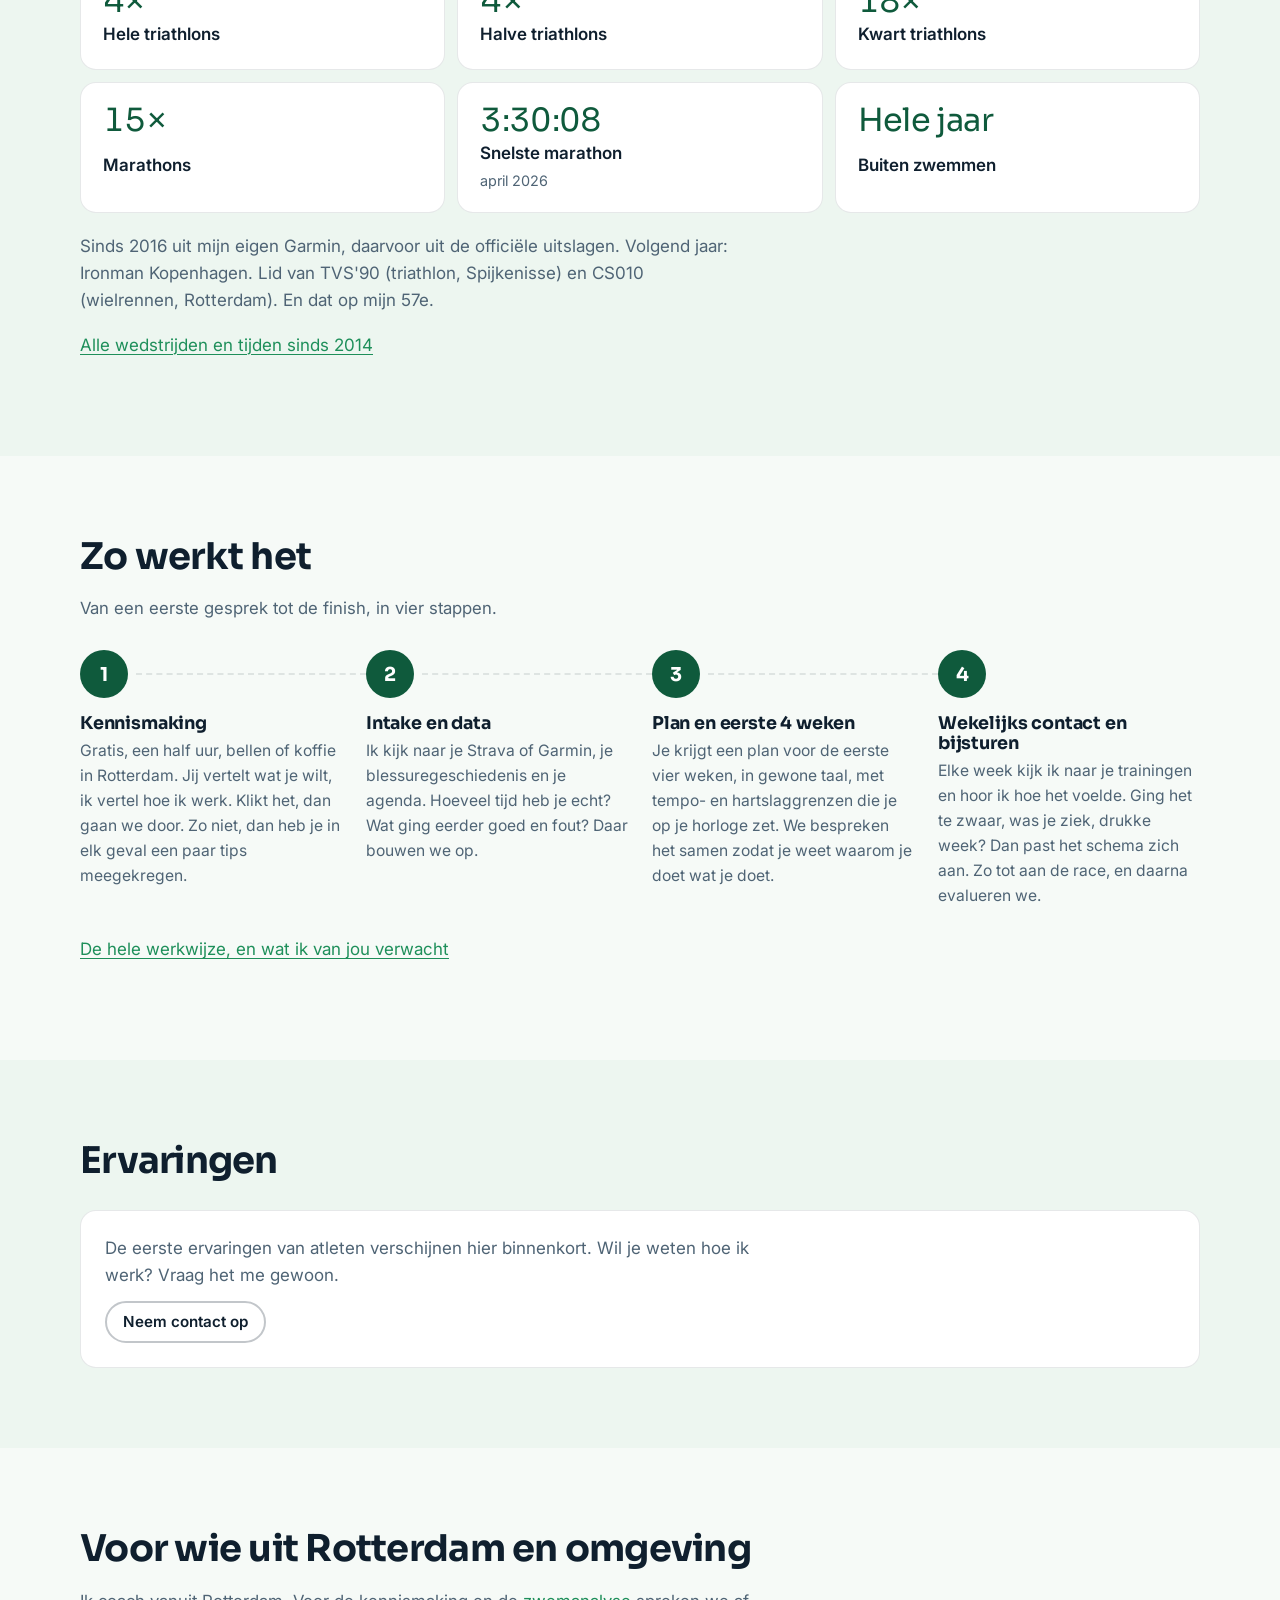
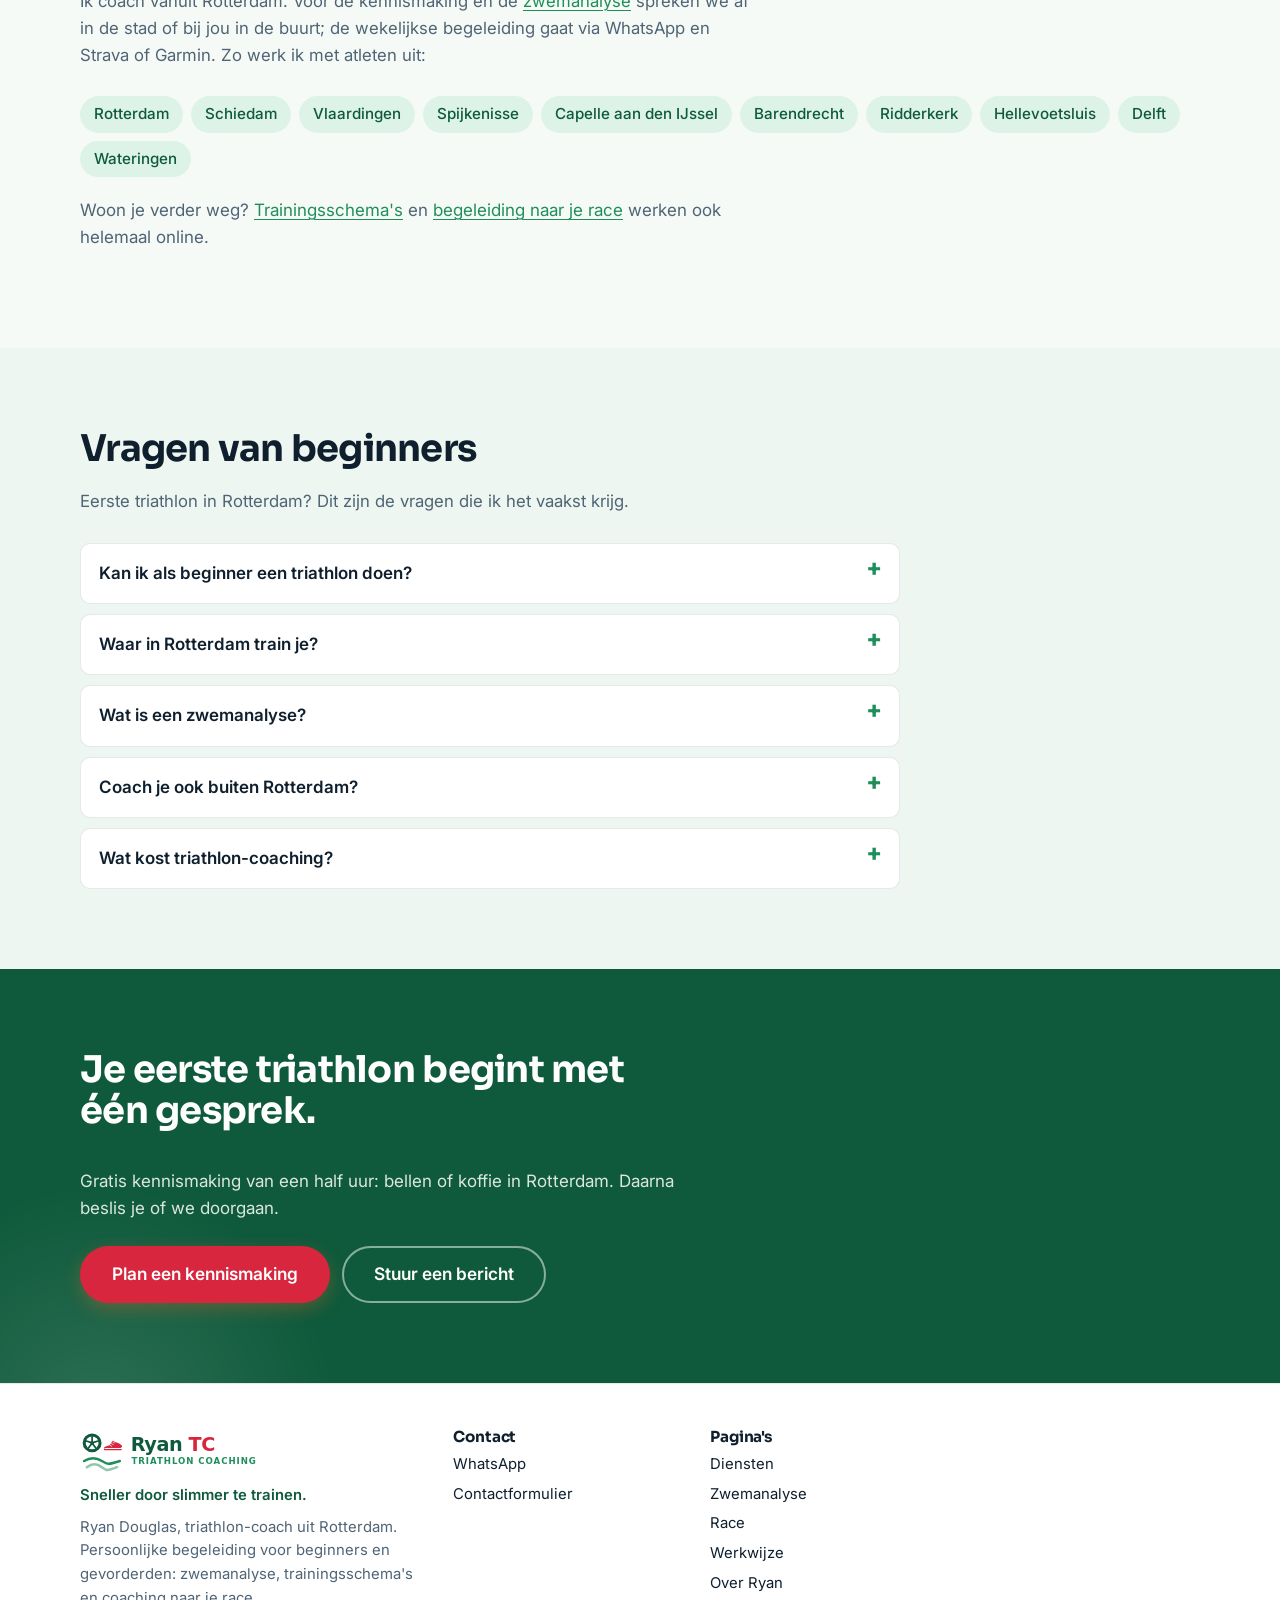
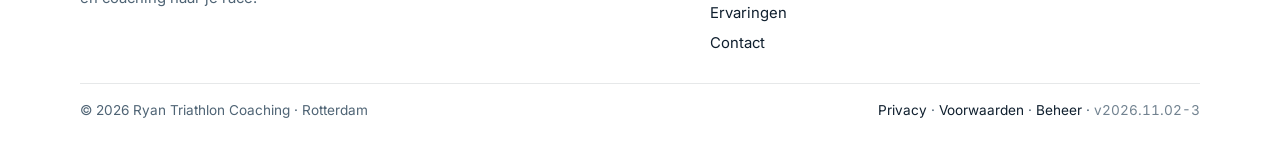
==== commit 84d6fa03: "Schiebroek 2014–2016 uit de officiële tijdentabel; kwart-wedstrijden in Rotterdam heten Schiebroek; " ====
--- a/index.html
+++ b/index.html
@@ -6,7 +6,7 @@
   <title>Triathlon-coach in Rotterdam | Ryan Triathlon Coaching</title>
   <meta name="description" content="Triathlon-coach in Rotterdam: zwemanalyse met onderwatervideo, trainingsschema&#x27;s en begeleiding naar je eerste triathlon. Gratis kennismaking.">
   <meta name="theme-color" content="#F6FAF7">
-  <meta name="version" content="2026.11.02-2">
+  <meta name="version" content="2026.11.02-3">
   
   <link rel="canonical" href="https://ryantricoaching.nl/">
   <meta property="og:type" content="website">
@@ -28,10 +28,10 @@
   <link rel="preconnect" href="https://fonts.gstatic.com" crossorigin>
   <link href="https://fonts.googleapis.com/css2?family=Sora:wght@700&family=Inter:wght@400;500;600&display=swap" rel="stylesheet" media="print" onload="this.media='all'">
   <noscript><link href="https://fonts.googleapis.com/css2?family=Sora:wght@700&family=Inter:wght@400;500;600&display=swap" rel="stylesheet"></noscript>
-  <link rel="stylesheet" href="assets/css/base.css?v=2026.11.02-2">
-  <link rel="stylesheet" href="assets/css/site.css?v=2026.11.02-2">
+  <link rel="stylesheet" href="assets/css/base.css?v=2026.11.02-3">
+  <link rel="stylesheet" href="assets/css/site.css?v=2026.11.02-3">
   <script type="application/ld+json" id="schema">{"@context": "https://schema.org", "@graph": [{"@type": "Person", "@id": "https://ryantricoaching.nl/#ryan", "name": "Ryan Douglas", "jobTitle": "Triathlon-coach", "url": "https://ryantricoaching.nl/over.html", "image": "https://ryantricoaching.nl/assets/img/ryan.jpg", "address": {"@type": "PostalAddress", "addressLocality": "Rotterdam", "addressCountry": "NL"}, "worksFor": {"@id": "https://ryantricoaching.nl/#business"}, "memberOf": [{"@type": "SportsTeam", "name": "TVS'90", "sport": "Triathlon"}, {"@type": "SportsTeam", "name": "CS010", "sport": "Wielrennen"}]}, {"@type": "SportsActivityLocation", "@id": "https://ryantricoaching.nl/#business", "name": "Ryan Triathlon Coaching", "url": "https://ryantricoaching.nl/", "image": "https://ryantricoaching.nl/assets/og.png", "logo": "https://ryantricoaching.nl/assets/logo/icon-512.png", "description": "Persoonlijke coaching door een triathlon-coach in Rotterdam, voor beginners en gevorderden: zwemanalyse, trainingsschema's en begeleiding naar je 1/8, 1/4, 1/2 of hele triathlon. Door iemand die zelf vier hele triathlons finishte en het hele jaar buiten zwemt. Met jou op de plek waar je traint.", "address": {"@type": "PostalAddress", "addressLocality": "Rotterdam", "addressRegion": "Zuid-Holland", "addressCountry": "NL"}, "areaServed": ["Rotterdam", "Zuid-Holland", "Nederland (online)"], "priceRange": "Op aanvraag", "founder": {"@id": "https://ryantricoaching.nl/#ryan"}, "employee": {"@id": "https://ryantricoaching.nl/#ryan"}}, {"@type": "WebSite", "@id": "https://ryantricoaching.nl/#website", "name": "Ryan Triathlon Coaching", "url": "https://ryantricoaching.nl/", "inLanguage": "nl-NL", "publisher": {"@id": "https://ryantricoaching.nl/#business"}}, {"@type": "Service", "@id": "https://ryantricoaching.nl/#service-zwemanalyse", "name": "Zwemanalyse", "serviceType": "Zwemanalyse met onderwatervideo", "description": "Onderwateropname van je slag, analyse met ingesproken feedback die je frame voor frame terugkijkt. Je krijgt 3 tot 5 concrete verbeterpunten plus oefeningen.", "provider": {"@id": "https://ryantricoaching.nl/#business"}, "areaServed": ["Rotterdam", "Zuid-Holland", "Nederland (online)"], "url": "https://ryantricoaching.nl/zwemanalyse.html", "alternateName": ["Zwem analyse", "Zwem analyses", "Zwemanalyses", "Onderwater zwemanalyse", "Zwemanalyse Rotterdam"]}, {"@type": "Service", "@id": "https://ryantricoaching.nl/#service-schemas", "name": "Trainingsschema's fietsen en lopen", "serviceType": "Trainingsschema fietsen en lopen", "description": "Een schema op maat voor je doel en je beschikbare tijd, in heldere taal, met tempo- en hartslaggrenzen die je zo op je Garmin zet.", "provider": {"@id": "https://ryantricoaching.nl/#business"}, "areaServed": ["Rotterdam", "Zuid-Holland", "Nederland (online)"], "url": "https://ryantricoaching.nl/diensten.html#schemas", "alternateName": ["Triathlon trainingsschema", "Trainingsschema fietsen en lopen"]}, {"@type": "Service", "@id": "https://ryantricoaching.nl/#service-race", "name": "Begeleiding naar je race", "serviceType": "Triathlon-coaching: begeleiding naar je race", "description": "Van intake tot finish: 1/8, 1/4, 1/2 of hele triathlon. Wekelijks contact via WhatsApp, schema's voor alle drie de onderdelen, wisselzones en racedag.", "provider": {"@id": "https://ryantricoaching.nl/#business"}, "areaServed": ["Rotterdam", "Zuid-Holland", "Nederland (online)"], "url": "https://ryantricoaching.nl/race.html", "alternateName": ["Triathlon coaching", "Begeleiding eerste triathlon"]}, {"@type": "WebPage", "@id": "https://ryantricoaching.nl/#webpage", "url": "https://ryantricoaching.nl/", "name": "Triathlon-coach in Rotterdam | Ryan Triathlon Coaching", "description": "Triathlon-coach in Rotterdam: zwemanalyse met onderwatervideo, trainingsschema's en begeleiding naar je eerste triathlon. Gratis kennismaking.", "inLanguage": "nl-NL", "isPartOf": {"@id": "https://ryantricoaching.nl/#website"}, "about": {"@id": "https://ryantricoaching.nl/#business"}, "primaryImageOfPage": "https://ryantricoaching.nl/assets/og.png"}, {"@type": "FAQPage", "@id": "https://ryantricoaching.nl/#faq", "mainEntity": [{"@type": "Question", "name": "Kan ik als beginner een triathlon doen?", "acceptedAnswer": {"@type": "Answer", "text": "Ja. Als je 200 meter kunt zwemmen, een uur kunt fietsen en een half uur kunt hardlopen, ben je in 12 weken klaar voor een 1/8 triathlon. De meeste atleten die ik begeleid beginnen precies daar."}}, {"@type": "Question", "name": "Waar in Rotterdam train je?", "acceptedAnswer": {"@type": "Answer", "text": "Je traint zelf, op je eigen plek en in je eigen tijd. De kennismaking en de zwemanalyse doen we in Rotterdam of omgeving, in een zwembad of in open water. Het wekelijkse contact gaat via WhatsApp."}}, {"@type": "Question", "name": "Wat is een zwemanalyse?", "acceptedAnswer": {"@type": "Answer", "text": "Een onderwateropname van je zwemslag, die ik frame voor frame bekijk en inspreek. Je ziet precies wat je doet en krijgt 3 tot 5 verbeterpunten met oefeningen, terug te kijken op je telefoon."}}, {"@type": "Question", "name": "Coach je ook buiten Rotterdam?", "acceptedAnswer": {"@type": "Answer", "text": "Ja. Trainingsschema's en begeleiding naar je race werken online, via WhatsApp en Strava of Garmin, dus ook vanuit de rest van Nederland. Alleen de zwemanalyse en de kennismaking zijn op locatie."}}, {"@type": "Question", "name": "Wat kost triathlon-coaching?", "acceptedAnswer": {"@type": "Answer", "text": "Op aanvraag. Ik werk met een handvol atleten tegelijk, dus we kijken samen wat past bij wat je nodig hebt. De kennismaking van een half uur is gratis."}}]}]}</script>
-  <script type="module" src="assets/js/site.js?v=2026.11.02-2"></script>
+  <script type="module" src="assets/js/site.js?v=2026.11.02-3"></script>
 </head>
 <body class="has-sticky" data-page="home">
   <a class="skip" href="#inhoud">Naar de inhoud</a>
@@ -128,8 +128,8 @@
           <h2 id="res-title">Wat ik zelf heb gelopen, gefietst en gezwommen</h2>
           <p>Geen beloftes, gewoon de cijfers uit mijn eigen horloge.</p>
         </div>
-        <div class="results" id="resultaten"><div class="result"><span class="val">4×</span><span class="lbl">Hele triathlons</span></div><div class="result"><span class="val">4×</span><span class="lbl">Halve triathlons</span></div><div class="result"><span class="val">15×</span><span class="lbl">Kwart triathlons</span></div><div class="result"><span class="val">15×</span><span class="lbl">Marathons</span></div><div class="result"><span class="val">3:30:08</span><span class="lbl">Snelste marathon</span><span class="when">april 2026</span></div><div class="result"><span class="val">Hele jaar</span><span class="lbl">Buiten zwemmen</span></div></div>
-        <p class="results-note" id="resultaten-noot">Sinds 2016 uit mijn eigen Garmin, de marathons van 2014 en 2015 uit de officiële uitslagen. Volgend jaar: Ironman Kopenhagen. Lid van TVS&#x27;90 (triathlon, Spijkenisse) en CS010 (wielrennen, Rotterdam). En dat op mijn 57e.</p>
+        <div class="results" id="resultaten"><div class="result"><span class="val">4×</span><span class="lbl">Hele triathlons</span></div><div class="result"><span class="val">4×</span><span class="lbl">Halve triathlons</span></div><div class="result"><span class="val">18×</span><span class="lbl">Kwart triathlons</span></div><div class="result"><span class="val">15×</span><span class="lbl">Marathons</span></div><div class="result"><span class="val">3:30:08</span><span class="lbl">Snelste marathon</span><span class="when">april 2026</span></div><div class="result"><span class="val">Hele jaar</span><span class="lbl">Buiten zwemmen</span></div></div>
+        <p class="results-note" id="resultaten-noot">Sinds 2016 uit mijn eigen Garmin, daarvoor uit de officiële uitslagen. Volgend jaar: Ironman Kopenhagen. Lid van TVS&#x27;90 (triathlon, Spijkenisse) en CS010 (wielrennen, Rotterdam). En dat op mijn 57e.</p>
         <p style="margin-top:12px"><a href="over.html#wedstrijden">Alle wedstrijden en tijden sinds 2014</a></p>
       </div>
     </section>
@@ -214,7 +214,7 @@
       </div>
       <div class="footer-bottom">
         <span>© <span id="jaar">2026</span> Ryan Triathlon Coaching · Rotterdam<span id="footer-kvk" hidden> · KvK <span data-k="kvk"></span></span></span>
-        <span><a href="privacy.html">Privacy</a> · <a href="voorwaarden.html">Voorwaarden</a> · <a href="beheer.html" rel="nofollow">Beheer</a> · <span class="versie" id="versie" title="Versie van de website">v2026.11.02-2</span></span>
+        <span><a href="privacy.html">Privacy</a> · <a href="voorwaarden.html">Voorwaarden</a> · <a href="beheer.html" rel="nofollow">Beheer</a> · <span class="versie" id="versie" title="Versie van de website">v2026.11.02-3</span></span>
       </div>
     </div>
   </footer>
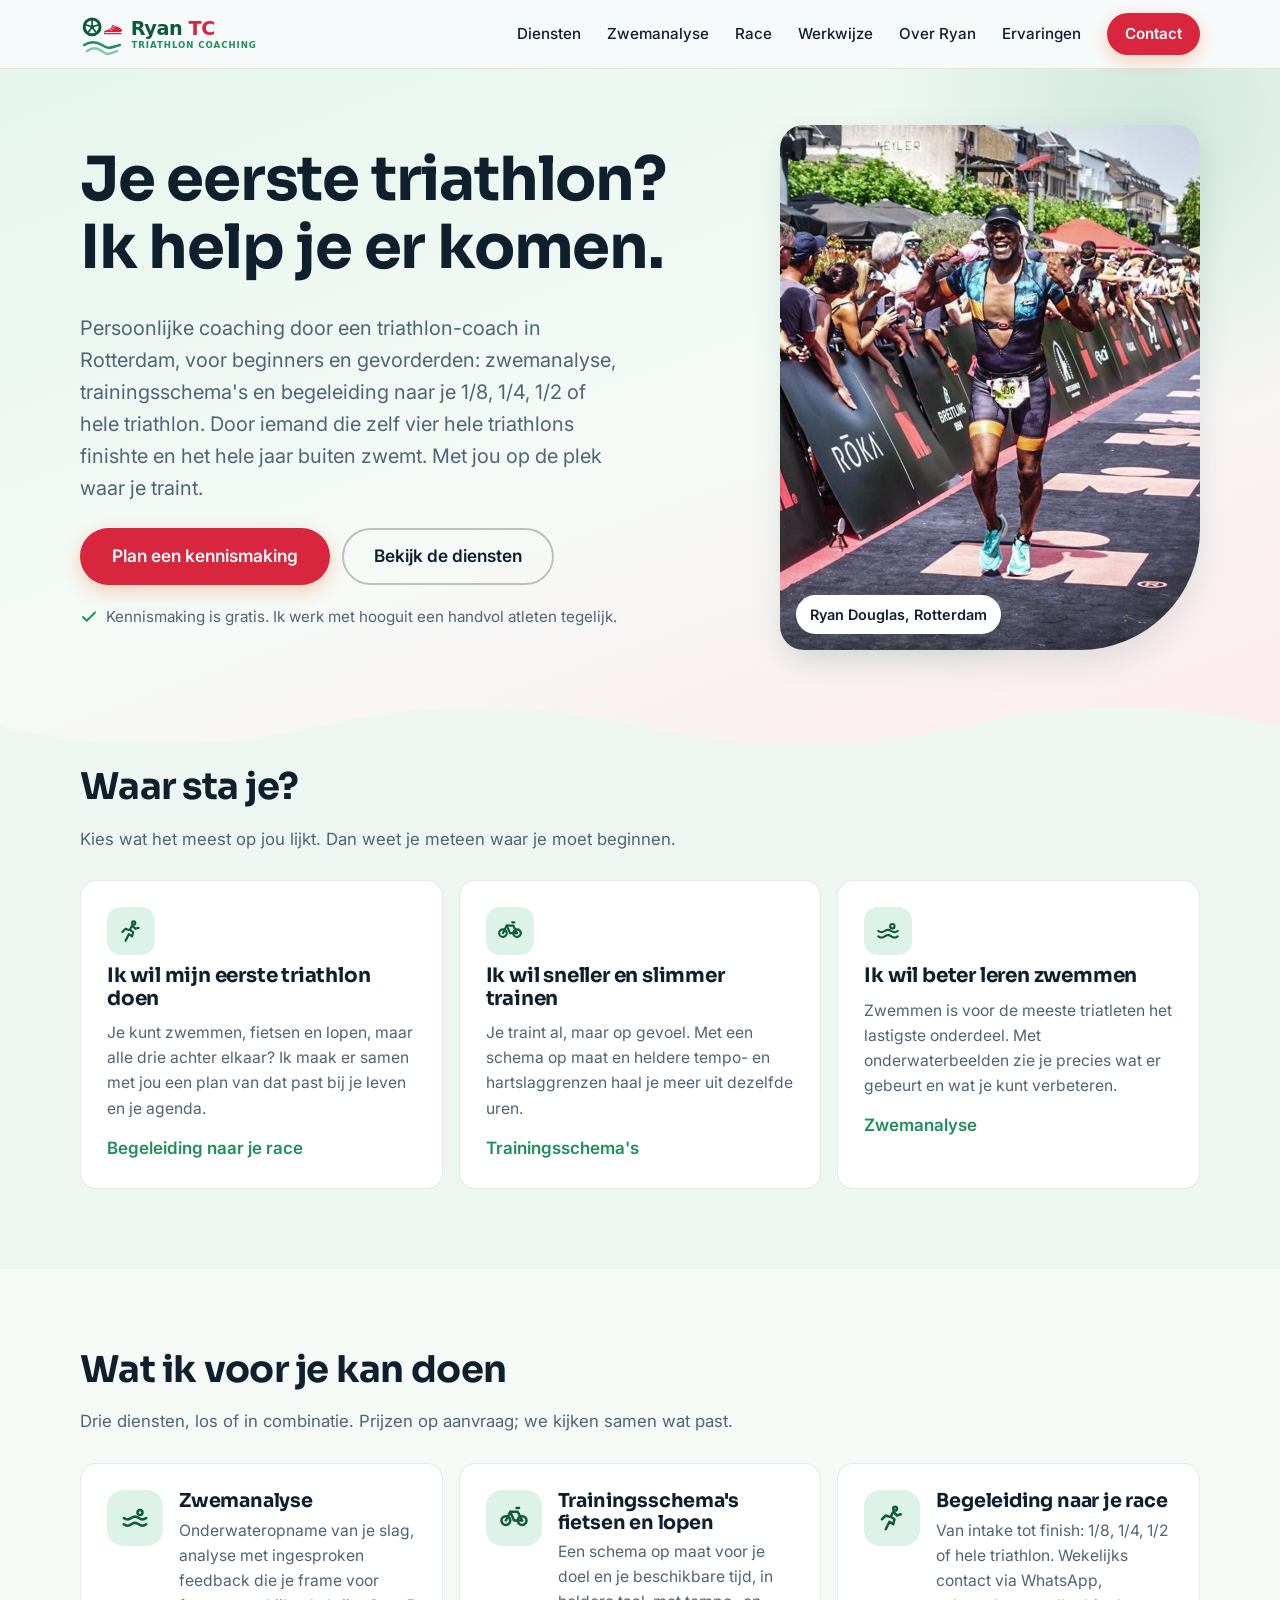
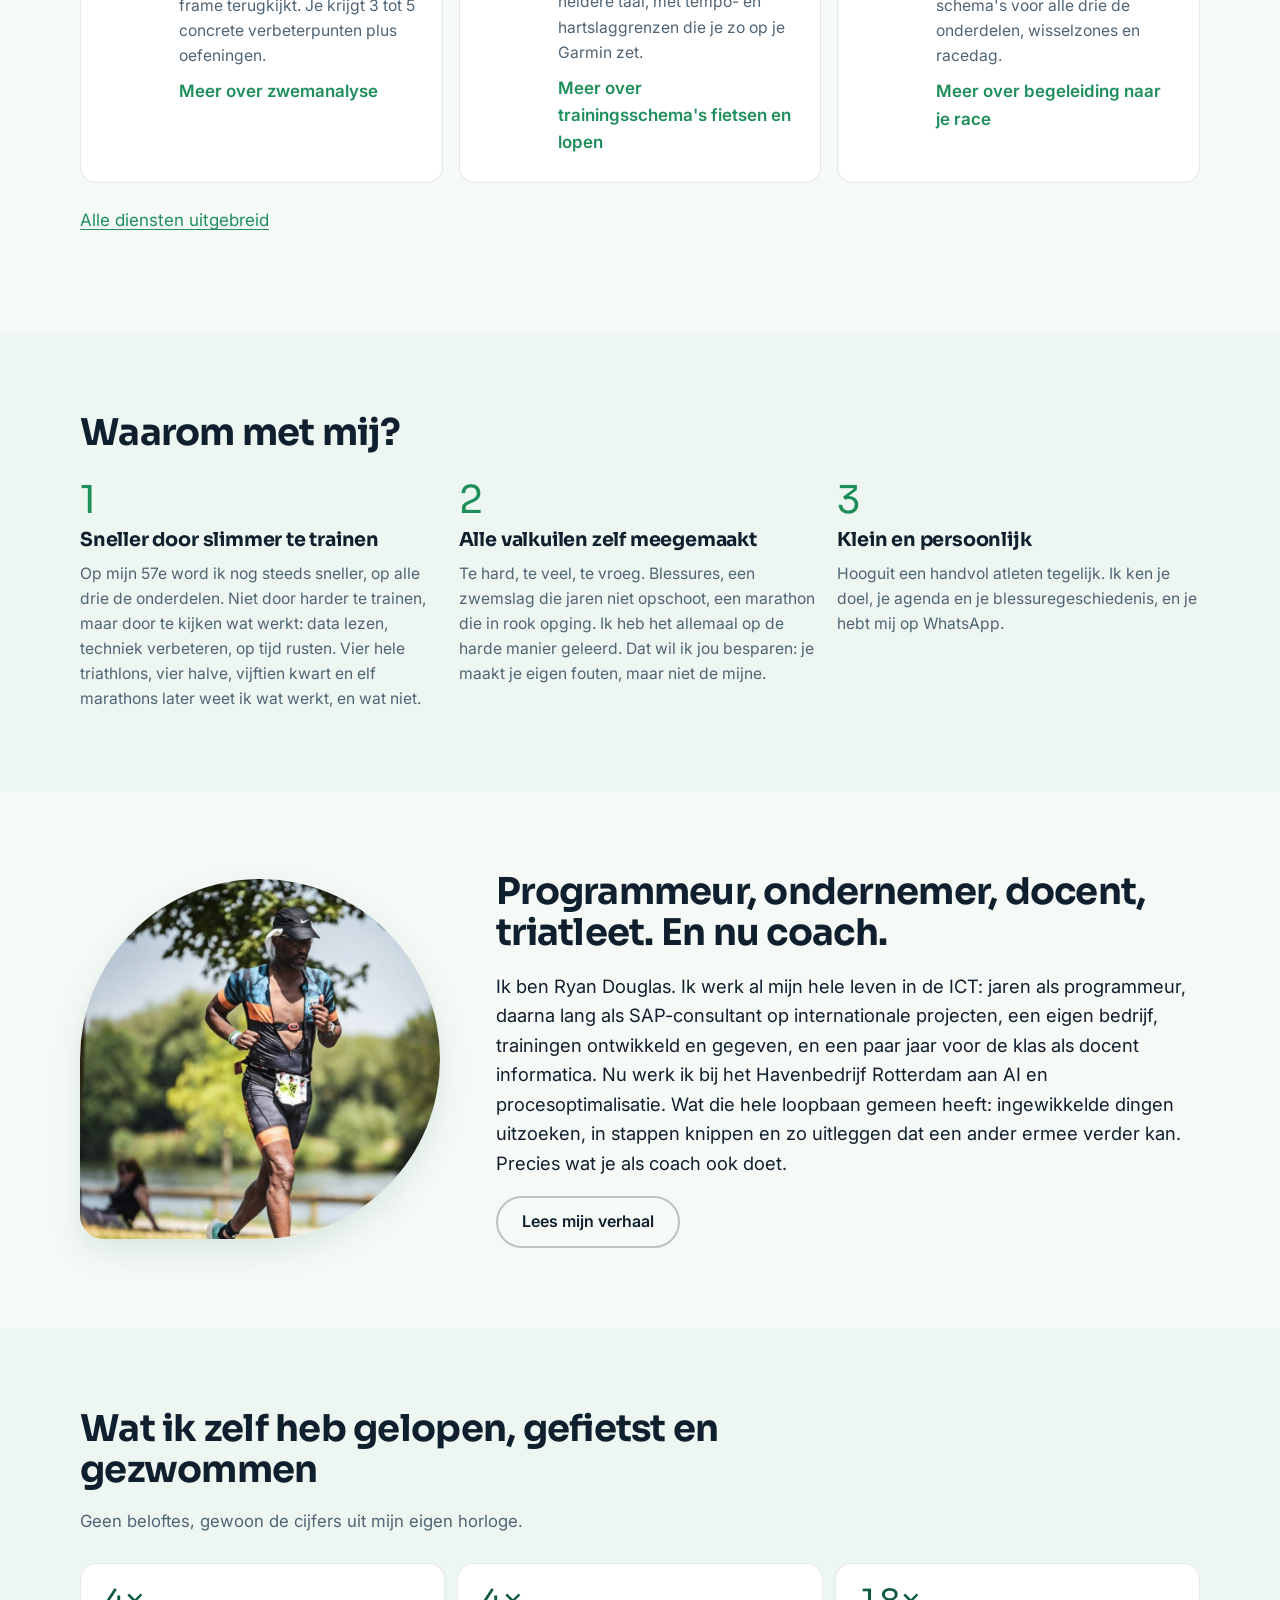
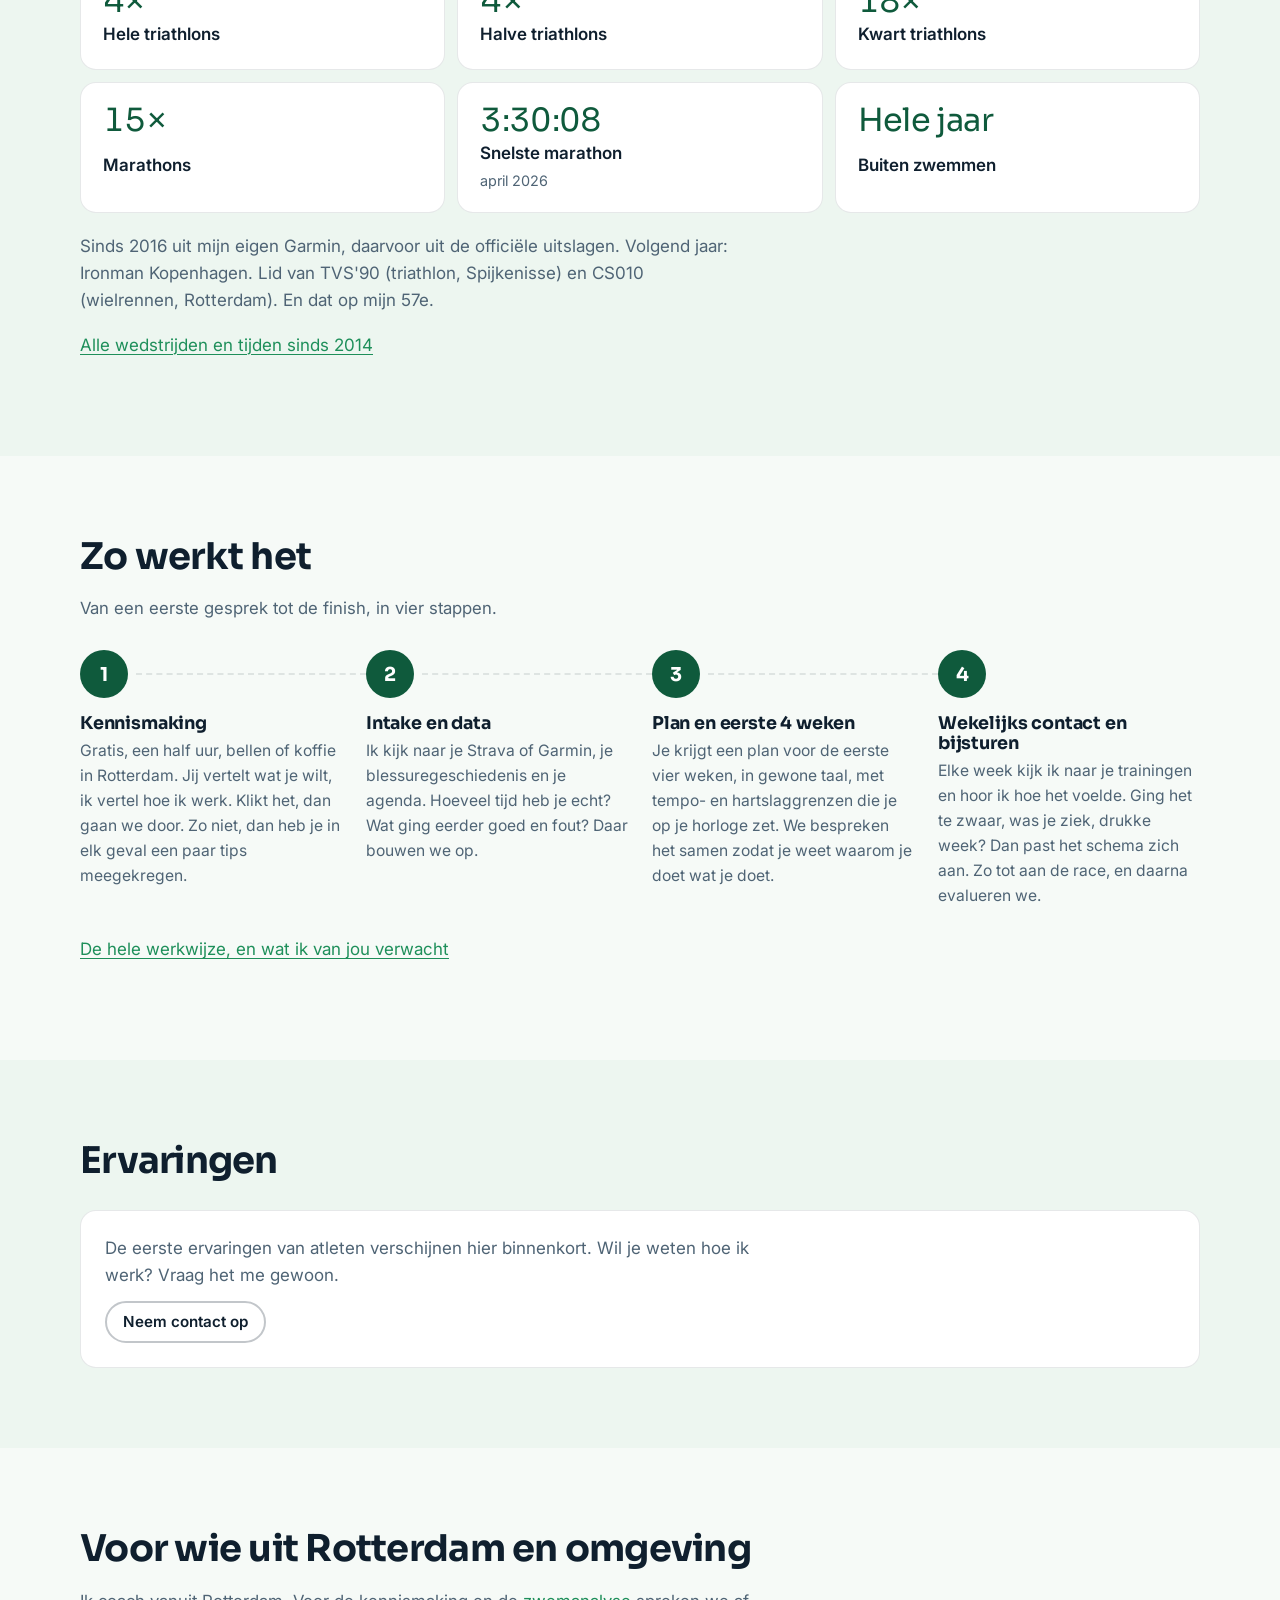
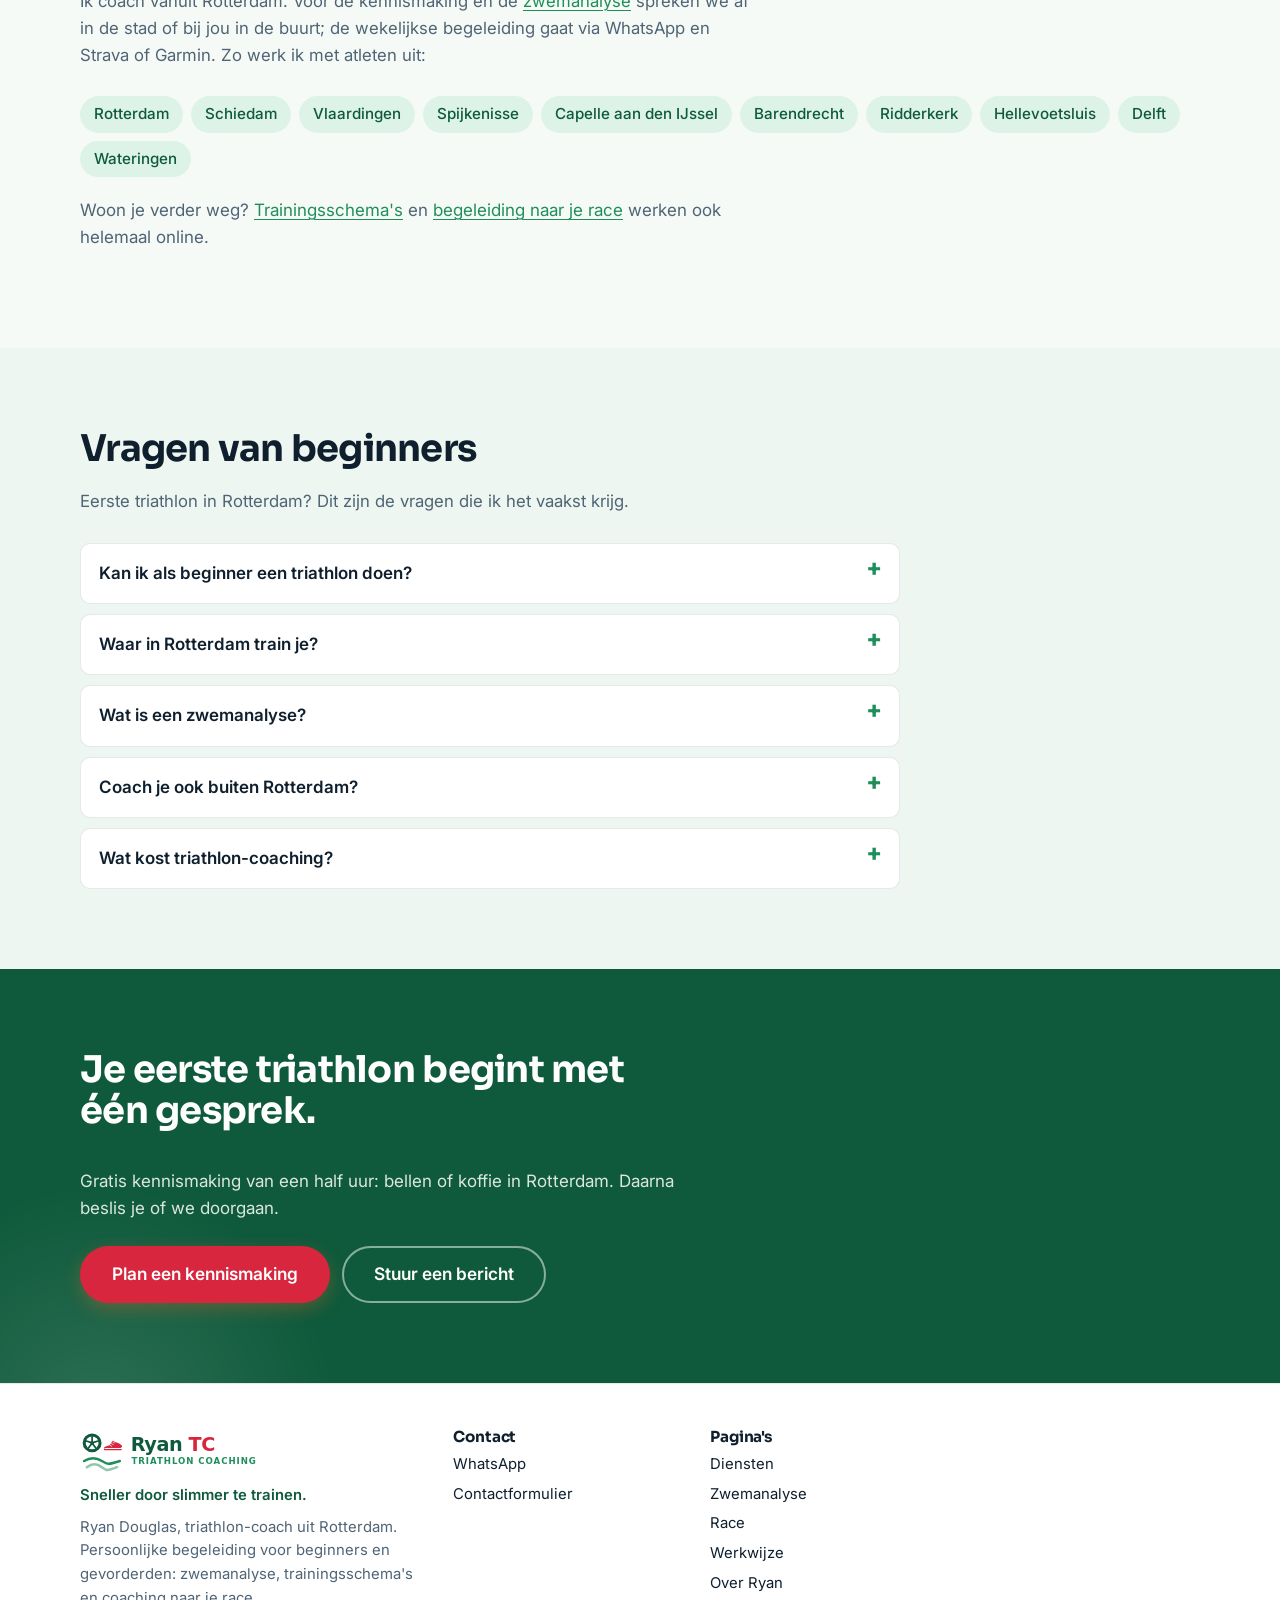
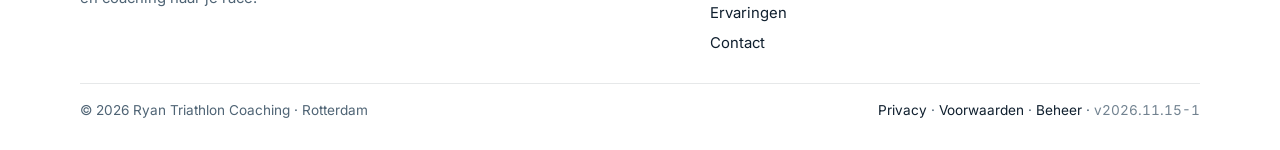
==== commit 747afe2e: "Zwemanalyse: ondertitelspoor (assets/video/analyse.vtt, optioneel) en uitklapbare transcriptie onder" ====
--- a/index.html
+++ b/index.html
@@ -6,7 +6,7 @@
   <title>Triathlon-coach in Rotterdam | Ryan Triathlon Coaching</title>
   <meta name="description" content="Triathlon-coach in Rotterdam: zwemanalyse met onderwatervideo, trainingsschema&#x27;s en begeleiding naar je eerste triathlon. Gratis kennismaking.">
   <meta name="theme-color" content="#F6FAF7">
-  <meta name="version" content="2026.11.02-3">
+  <meta name="version" content="2026.11.15-1">
   
   <link rel="canonical" href="https://ryantricoaching.nl/">
   <meta property="og:type" content="website">
@@ -28,10 +28,10 @@
   <link rel="preconnect" href="https://fonts.gstatic.com" crossorigin>
   <link href="https://fonts.googleapis.com/css2?family=Sora:wght@700&family=Inter:wght@400;500;600&display=swap" rel="stylesheet" media="print" onload="this.media='all'">
   <noscript><link href="https://fonts.googleapis.com/css2?family=Sora:wght@700&family=Inter:wght@400;500;600&display=swap" rel="stylesheet"></noscript>
-  <link rel="stylesheet" href="assets/css/base.css?v=2026.11.02-3">
-  <link rel="stylesheet" href="assets/css/site.css?v=2026.11.02-3">
+  <link rel="stylesheet" href="assets/css/base.css?v=2026.11.15-1">
+  <link rel="stylesheet" href="assets/css/site.css?v=2026.11.15-1">
   <script type="application/ld+json" id="schema">{"@context": "https://schema.org", "@graph": [{"@type": "Person", "@id": "https://ryantricoaching.nl/#ryan", "name": "Ryan Douglas", "jobTitle": "Triathlon-coach", "url": "https://ryantricoaching.nl/over.html", "image": "https://ryantricoaching.nl/assets/img/ryan.jpg", "address": {"@type": "PostalAddress", "addressLocality": "Rotterdam", "addressCountry": "NL"}, "worksFor": {"@id": "https://ryantricoaching.nl/#business"}, "memberOf": [{"@type": "SportsTeam", "name": "TVS'90", "sport": "Triathlon"}, {"@type": "SportsTeam", "name": "CS010", "sport": "Wielrennen"}]}, {"@type": "SportsActivityLocation", "@id": "https://ryantricoaching.nl/#business", "name": "Ryan Triathlon Coaching", "url": "https://ryantricoaching.nl/", "image": "https://ryantricoaching.nl/assets/og.png", "logo": "https://ryantricoaching.nl/assets/logo/icon-512.png", "description": "Persoonlijke coaching door een triathlon-coach in Rotterdam, voor beginners en gevorderden: zwemanalyse, trainingsschema's en begeleiding naar je 1/8, 1/4, 1/2 of hele triathlon. Door iemand die zelf vier hele triathlons finishte en het hele jaar buiten zwemt. Met jou op de plek waar je traint.", "address": {"@type": "PostalAddress", "addressLocality": "Rotterdam", "addressRegion": "Zuid-Holland", "addressCountry": "NL"}, "areaServed": ["Rotterdam", "Zuid-Holland", "Nederland (online)"], "priceRange": "Op aanvraag", "founder": {"@id": "https://ryantricoaching.nl/#ryan"}, "employee": {"@id": "https://ryantricoaching.nl/#ryan"}}, {"@type": "WebSite", "@id": "https://ryantricoaching.nl/#website", "name": "Ryan Triathlon Coaching", "url": "https://ryantricoaching.nl/", "inLanguage": "nl-NL", "publisher": {"@id": "https://ryantricoaching.nl/#business"}}, {"@type": "Service", "@id": "https://ryantricoaching.nl/#service-zwemanalyse", "name": "Zwemanalyse", "serviceType": "Zwemanalyse met onderwatervideo", "description": "Onderwateropname van je slag, analyse met ingesproken feedback die je frame voor frame terugkijkt. Je krijgt 3 tot 5 concrete verbeterpunten plus oefeningen.", "provider": {"@id": "https://ryantricoaching.nl/#business"}, "areaServed": ["Rotterdam", "Zuid-Holland", "Nederland (online)"], "url": "https://ryantricoaching.nl/zwemanalyse.html", "alternateName": ["Zwem analyse", "Zwem analyses", "Zwemanalyses", "Onderwater zwemanalyse", "Zwemanalyse Rotterdam"]}, {"@type": "Service", "@id": "https://ryantricoaching.nl/#service-schemas", "name": "Trainingsschema's fietsen en lopen", "serviceType": "Trainingsschema fietsen en lopen", "description": "Een schema op maat voor je doel en je beschikbare tijd, in heldere taal, met tempo- en hartslaggrenzen die je zo op je Garmin zet.", "provider": {"@id": "https://ryantricoaching.nl/#business"}, "areaServed": ["Rotterdam", "Zuid-Holland", "Nederland (online)"], "url": "https://ryantricoaching.nl/diensten.html#schemas", "alternateName": ["Triathlon trainingsschema", "Trainingsschema fietsen en lopen"]}, {"@type": "Service", "@id": "https://ryantricoaching.nl/#service-race", "name": "Begeleiding naar je race", "serviceType": "Triathlon-coaching: begeleiding naar je race", "description": "Van intake tot finish: 1/8, 1/4, 1/2 of hele triathlon. Wekelijks contact via WhatsApp, schema's voor alle drie de onderdelen, wisselzones en racedag.", "provider": {"@id": "https://ryantricoaching.nl/#business"}, "areaServed": ["Rotterdam", "Zuid-Holland", "Nederland (online)"], "url": "https://ryantricoaching.nl/race.html", "alternateName": ["Triathlon coaching", "Begeleiding eerste triathlon"]}, {"@type": "WebPage", "@id": "https://ryantricoaching.nl/#webpage", "url": "https://ryantricoaching.nl/", "name": "Triathlon-coach in Rotterdam | Ryan Triathlon Coaching", "description": "Triathlon-coach in Rotterdam: zwemanalyse met onderwatervideo, trainingsschema's en begeleiding naar je eerste triathlon. Gratis kennismaking.", "inLanguage": "nl-NL", "isPartOf": {"@id": "https://ryantricoaching.nl/#website"}, "about": {"@id": "https://ryantricoaching.nl/#business"}, "primaryImageOfPage": "https://ryantricoaching.nl/assets/og.png"}, {"@type": "FAQPage", "@id": "https://ryantricoaching.nl/#faq", "mainEntity": [{"@type": "Question", "name": "Kan ik als beginner een triathlon doen?", "acceptedAnswer": {"@type": "Answer", "text": "Ja. Als je 200 meter kunt zwemmen, een uur kunt fietsen en een half uur kunt hardlopen, ben je in 12 weken klaar voor een 1/8 triathlon. De meeste atleten die ik begeleid beginnen precies daar."}}, {"@type": "Question", "name": "Waar in Rotterdam train je?", "acceptedAnswer": {"@type": "Answer", "text": "Je traint zelf, op je eigen plek en in je eigen tijd. De kennismaking en de zwemanalyse doen we in Rotterdam of omgeving, in een zwembad of in open water. Het wekelijkse contact gaat via WhatsApp."}}, {"@type": "Question", "name": "Wat is een zwemanalyse?", "acceptedAnswer": {"@type": "Answer", "text": "Een onderwateropname van je zwemslag, die ik frame voor frame bekijk en inspreek. Je ziet precies wat je doet en krijgt 3 tot 5 verbeterpunten met oefeningen, terug te kijken op je telefoon."}}, {"@type": "Question", "name": "Coach je ook buiten Rotterdam?", "acceptedAnswer": {"@type": "Answer", "text": "Ja. Trainingsschema's en begeleiding naar je race werken online, via WhatsApp en Strava of Garmin, dus ook vanuit de rest van Nederland. Alleen de zwemanalyse en de kennismaking zijn op locatie."}}, {"@type": "Question", "name": "Wat kost triathlon-coaching?", "acceptedAnswer": {"@type": "Answer", "text": "Op aanvraag. Ik werk met een handvol atleten tegelijk, dus we kijken samen wat past bij wat je nodig hebt. De kennismaking van een half uur is gratis."}}]}]}</script>
-  <script type="module" src="assets/js/site.js?v=2026.11.02-3"></script>
+  <script type="module" src="assets/js/site.js?v=2026.11.15-1"></script>
 </head>
 <body class="has-sticky" data-page="home">
   <a class="skip" href="#inhoud">Naar de inhoud</a>
@@ -214,7 +214,7 @@
       </div>
       <div class="footer-bottom">
         <span>© <span id="jaar">2026</span> Ryan Triathlon Coaching · Rotterdam<span id="footer-kvk" hidden> · KvK <span data-k="kvk"></span></span></span>
-        <span><a href="privacy.html">Privacy</a> · <a href="voorwaarden.html">Voorwaarden</a> · <a href="beheer.html" rel="nofollow">Beheer</a> · <span class="versie" id="versie" title="Versie van de website">v2026.11.02-3</span></span>
+        <span><a href="privacy.html">Privacy</a> · <a href="voorwaarden.html">Voorwaarden</a> · <a href="beheer.html" rel="nofollow">Beheer</a> · <span class="versie" id="versie" title="Versie van de website">v2026.11.15-1</span></span>
       </div>
     </div>
   </footer>
--- a/assets/css/site.css
+++ b/assets/css/site.css
@@ -297,6 +297,13 @@
 .analyse-video { position: relative; border-radius: var(--radius); overflow: hidden; background: #0F5A3C; box-shadow: var(--shadow); }
 .analyse-video video { display: block; width: 100%; height: auto; aspect-ratio: 16 / 9; background: #0F5A3C; }
 .analyse-video .cap { display: block; padding: 10px 14px; color: #fff; font-size: 14px; background: rgba(0, 0, 0, 0.25); }
+.transcript { margin-top: 12px; background: var(--surface); border: 1px solid var(--line); border-radius: var(--radius-sm); padding: 0 18px; }
+.transcript summary { cursor: pointer; font-weight: 600; padding: 14px 32px 14px 0; list-style: none; position: relative; }
+.transcript summary::-webkit-details-marker { display: none; }
+.transcript summary::after { content: '+'; position: absolute; right: 0; top: 8px; font: 700 1.5rem var(--font-head); color: var(--green); }
+.transcript[open] summary::after { content: '–'; }
+.transcript p { color: var(--muted); margin: 0 0 14px; max-width: 65ch; }
+.transcript[hidden] { display: none; }
 .analyse-video .cap strong { display: block; font-size: 15px; }
 .analyse-video.no-video { display: none; }
 .analyse-sketch { display: none; }
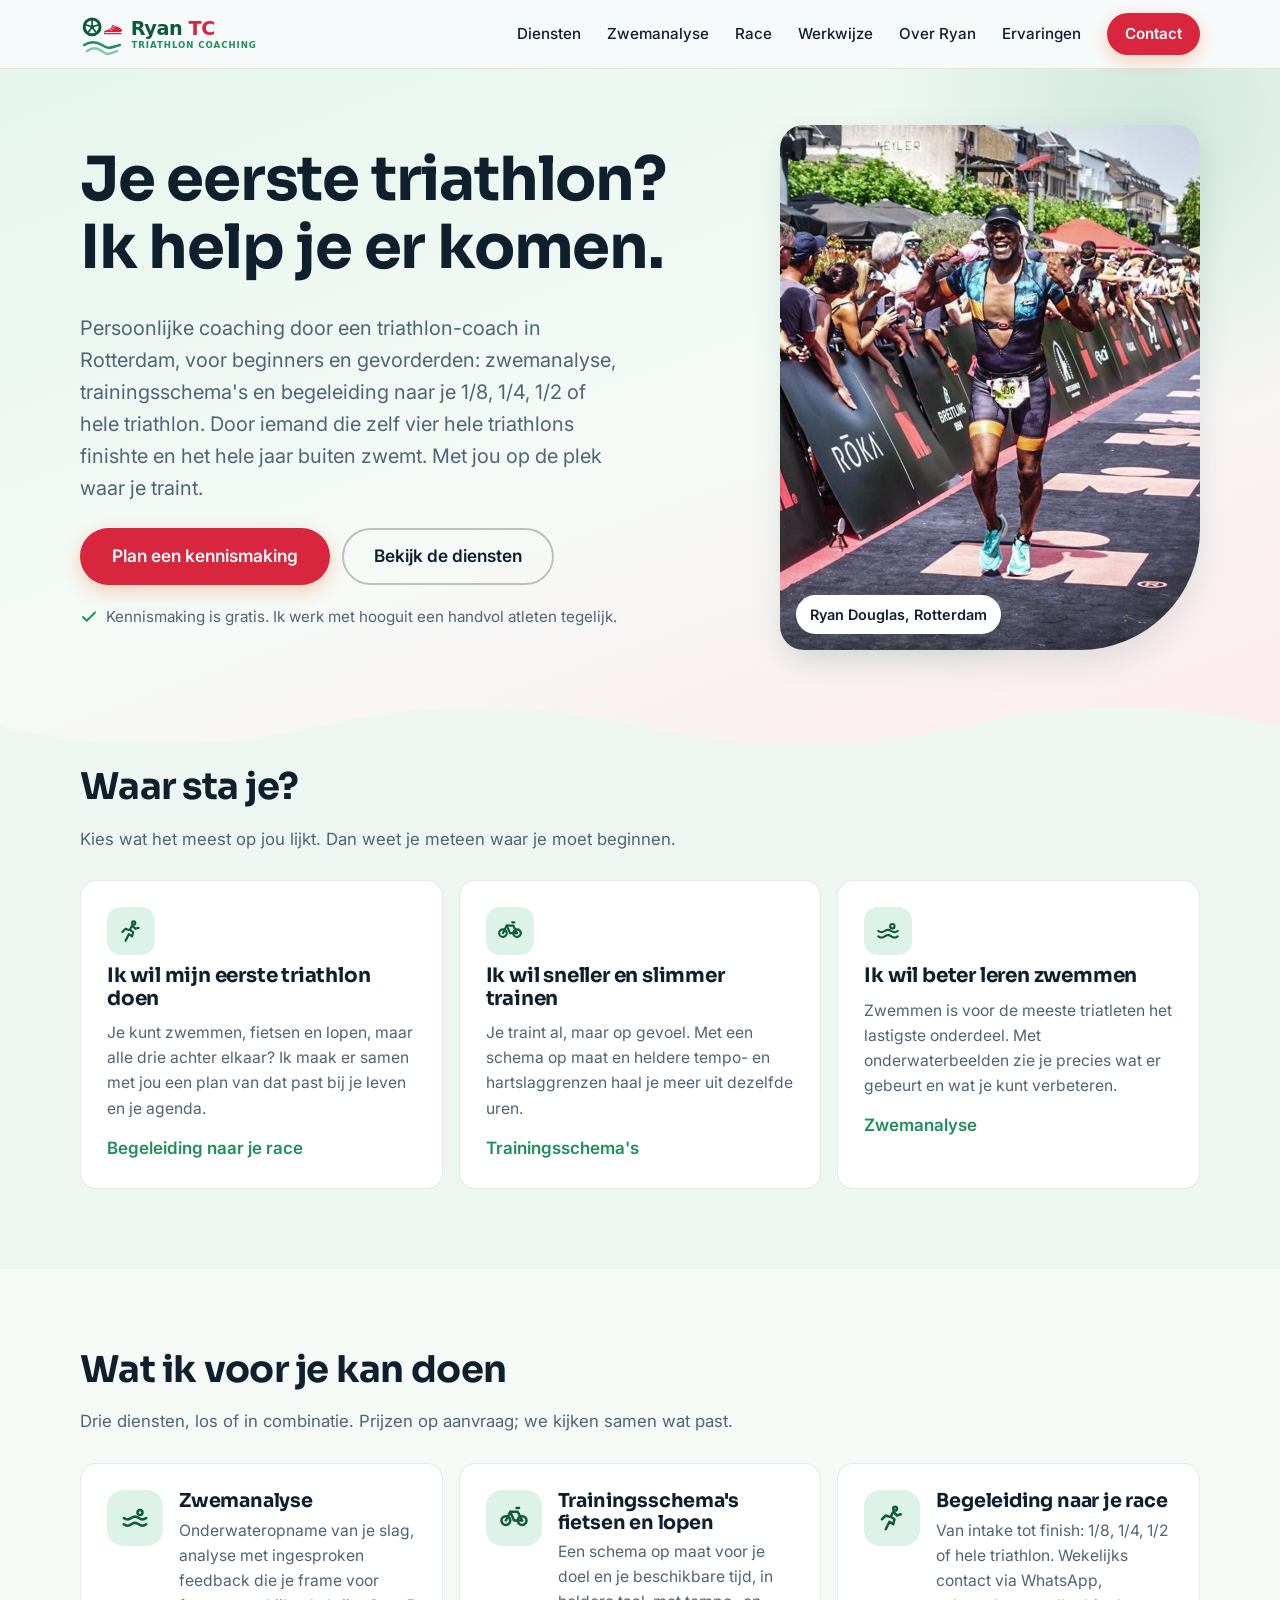
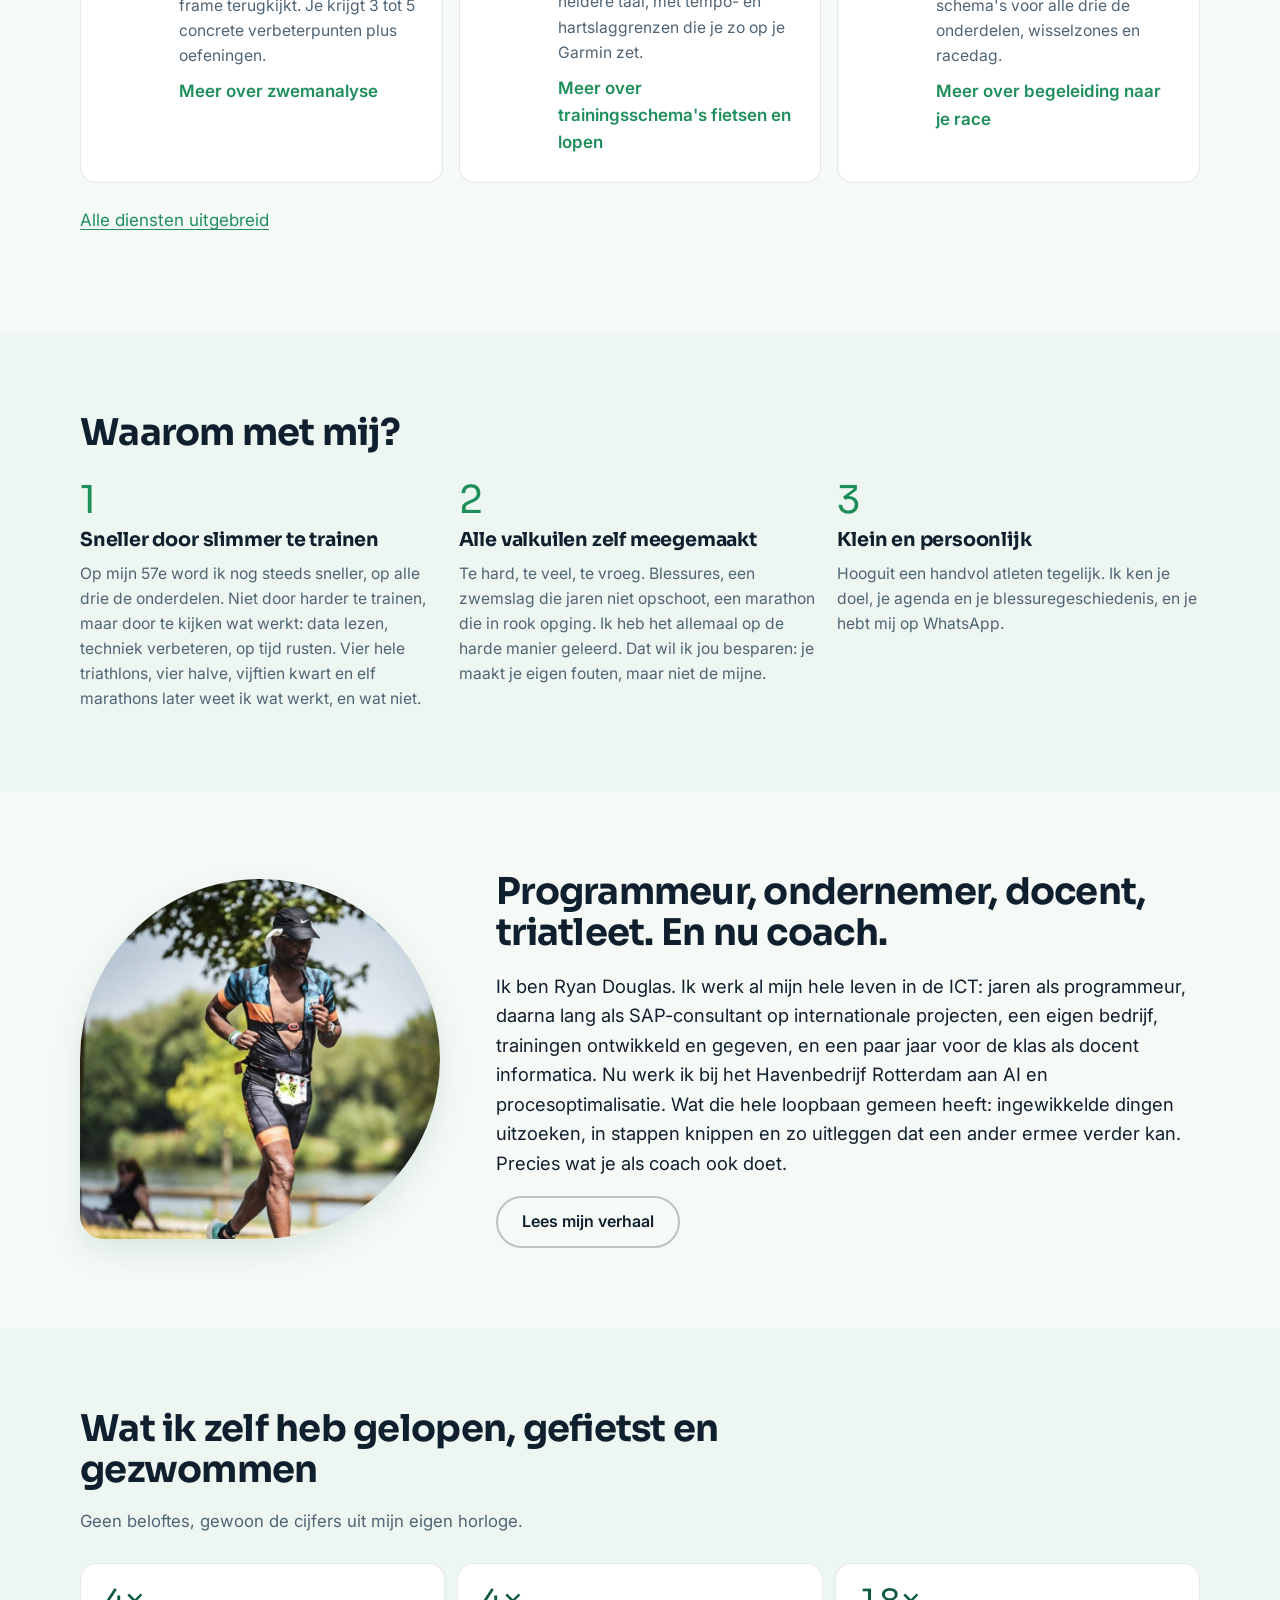
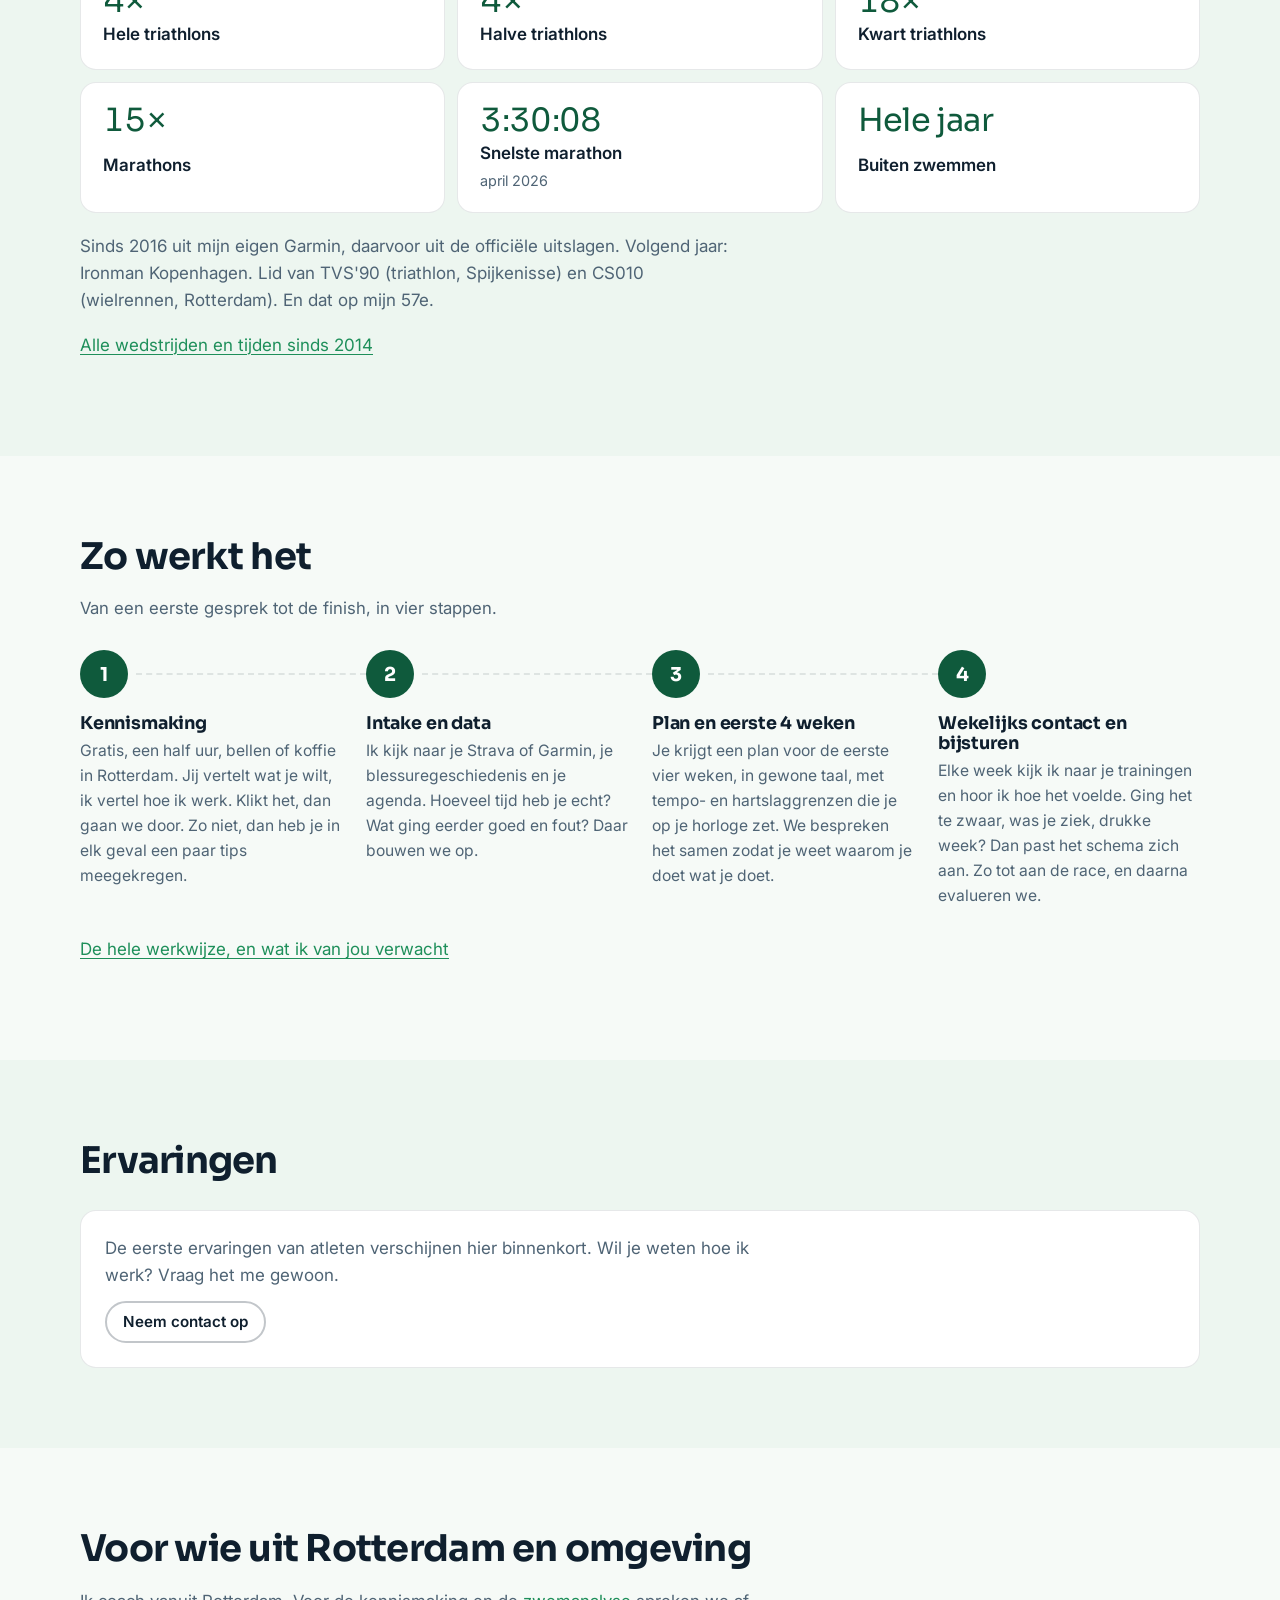
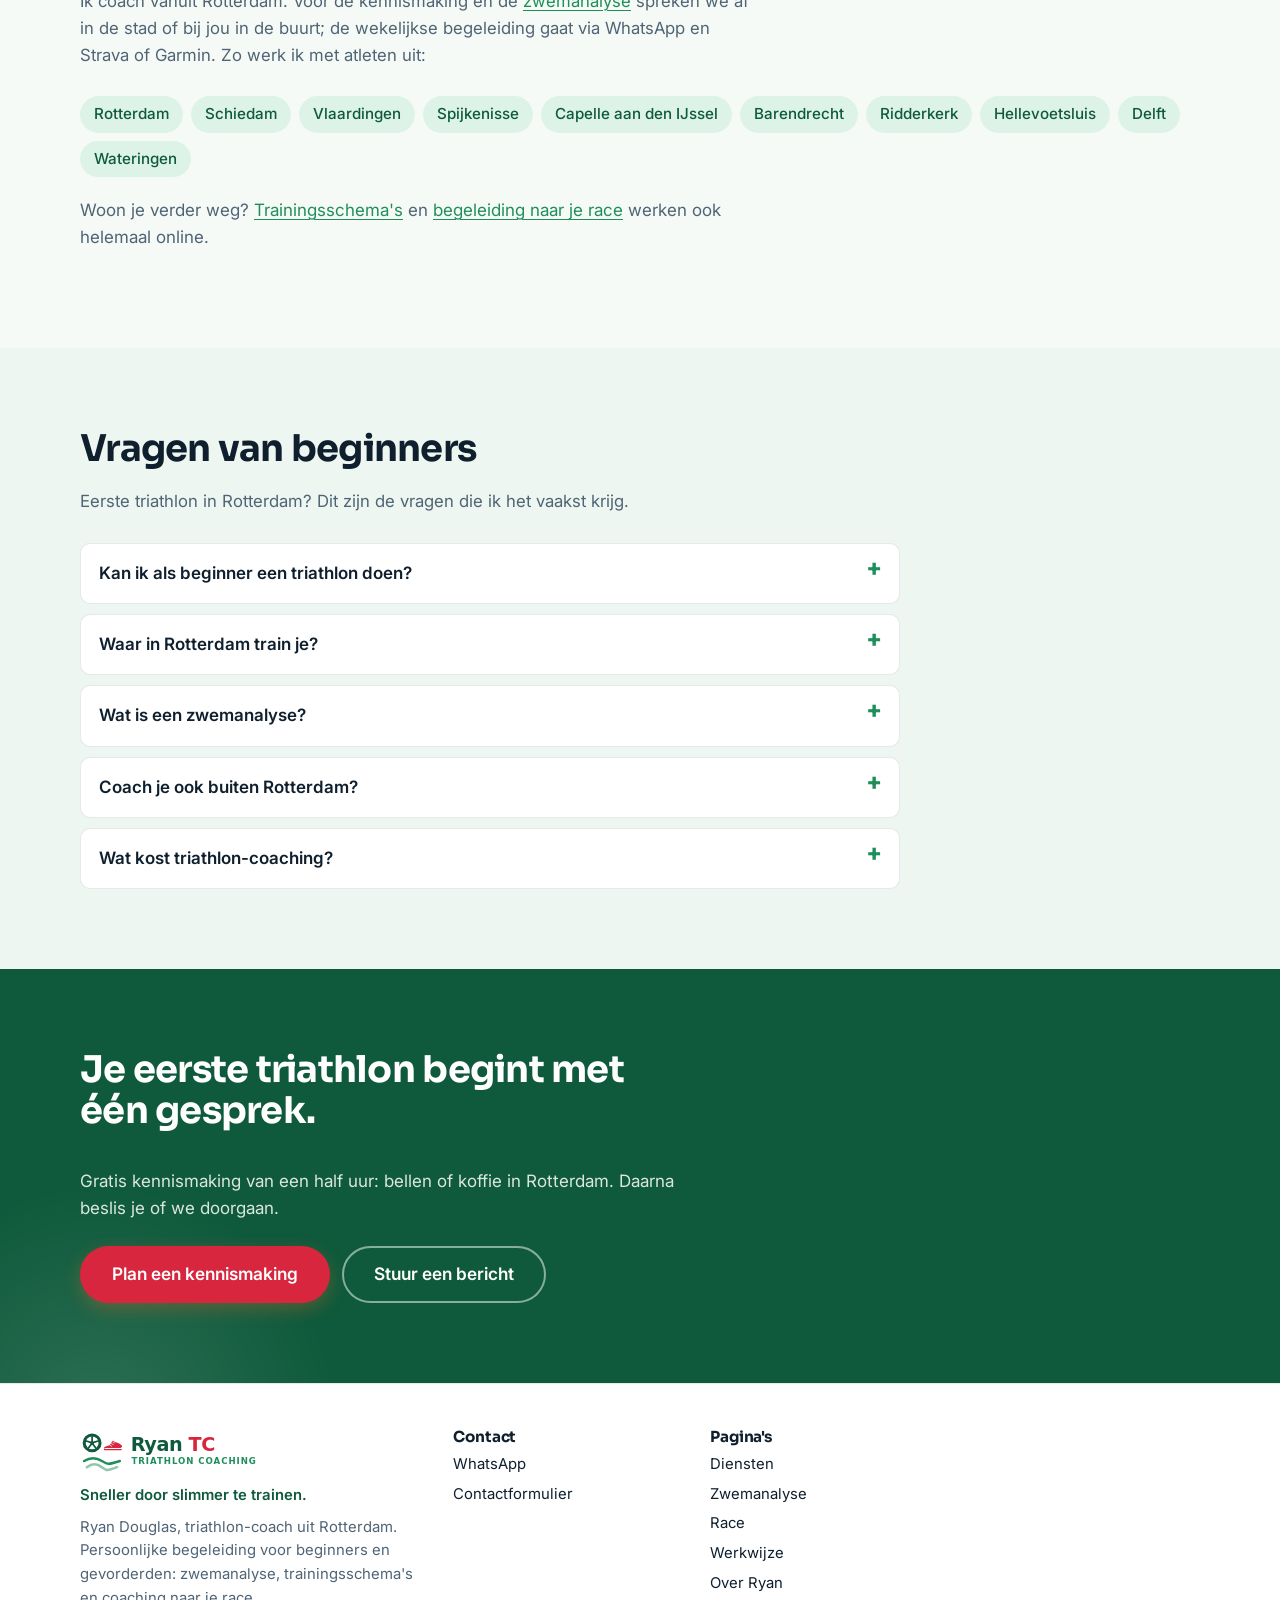
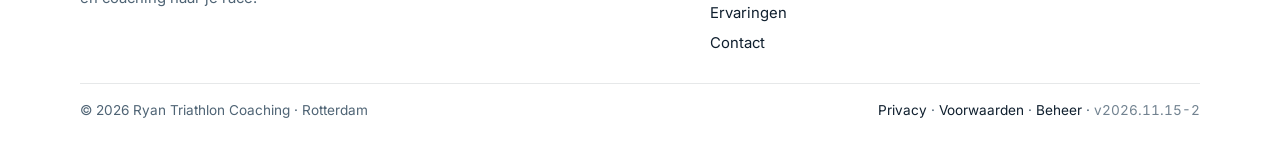
==== commit 2c1a19c2: "Zwemanalyse: Nederlandse ondertiteling bij de voorbeeldvideo (assets/video/analyse.vtt) (v2026.11.15" ====
--- a/index.html
+++ b/index.html
@@ -6,7 +6,7 @@
   <title>Triathlon-coach in Rotterdam | Ryan Triathlon Coaching</title>
   <meta name="description" content="Triathlon-coach in Rotterdam: zwemanalyse met onderwatervideo, trainingsschema&#x27;s en begeleiding naar je eerste triathlon. Gratis kennismaking.">
   <meta name="theme-color" content="#F6FAF7">
-  <meta name="version" content="2026.11.15-1">
+  <meta name="version" content="2026.11.15-2">
   
   <link rel="canonical" href="https://ryantricoaching.nl/">
   <meta property="og:type" content="website">
@@ -28,10 +28,10 @@
   <link rel="preconnect" href="https://fonts.gstatic.com" crossorigin>
   <link href="https://fonts.googleapis.com/css2?family=Sora:wght@700&family=Inter:wght@400;500;600&display=swap" rel="stylesheet" media="print" onload="this.media='all'">
   <noscript><link href="https://fonts.googleapis.com/css2?family=Sora:wght@700&family=Inter:wght@400;500;600&display=swap" rel="stylesheet"></noscript>
-  <link rel="stylesheet" href="assets/css/base.css?v=2026.11.15-1">
-  <link rel="stylesheet" href="assets/css/site.css?v=2026.11.15-1">
+  <link rel="stylesheet" href="assets/css/base.css?v=2026.11.15-2">
+  <link rel="stylesheet" href="assets/css/site.css?v=2026.11.15-2">
   <script type="application/ld+json" id="schema">{"@context": "https://schema.org", "@graph": [{"@type": "Person", "@id": "https://ryantricoaching.nl/#ryan", "name": "Ryan Douglas", "jobTitle": "Triathlon-coach", "url": "https://ryantricoaching.nl/over.html", "image": "https://ryantricoaching.nl/assets/img/ryan.jpg", "address": {"@type": "PostalAddress", "addressLocality": "Rotterdam", "addressCountry": "NL"}, "worksFor": {"@id": "https://ryantricoaching.nl/#business"}, "memberOf": [{"@type": "SportsTeam", "name": "TVS'90", "sport": "Triathlon"}, {"@type": "SportsTeam", "name": "CS010", "sport": "Wielrennen"}]}, {"@type": "SportsActivityLocation", "@id": "https://ryantricoaching.nl/#business", "name": "Ryan Triathlon Coaching", "url": "https://ryantricoaching.nl/", "image": "https://ryantricoaching.nl/assets/og.png", "logo": "https://ryantricoaching.nl/assets/logo/icon-512.png", "description": "Persoonlijke coaching door een triathlon-coach in Rotterdam, voor beginners en gevorderden: zwemanalyse, trainingsschema's en begeleiding naar je 1/8, 1/4, 1/2 of hele triathlon. Door iemand die zelf vier hele triathlons finishte en het hele jaar buiten zwemt. Met jou op de plek waar je traint.", "address": {"@type": "PostalAddress", "addressLocality": "Rotterdam", "addressRegion": "Zuid-Holland", "addressCountry": "NL"}, "areaServed": ["Rotterdam", "Zuid-Holland", "Nederland (online)"], "priceRange": "Op aanvraag", "founder": {"@id": "https://ryantricoaching.nl/#ryan"}, "employee": {"@id": "https://ryantricoaching.nl/#ryan"}}, {"@type": "WebSite", "@id": "https://ryantricoaching.nl/#website", "name": "Ryan Triathlon Coaching", "url": "https://ryantricoaching.nl/", "inLanguage": "nl-NL", "publisher": {"@id": "https://ryantricoaching.nl/#business"}}, {"@type": "Service", "@id": "https://ryantricoaching.nl/#service-zwemanalyse", "name": "Zwemanalyse", "serviceType": "Zwemanalyse met onderwatervideo", "description": "Onderwateropname van je slag, analyse met ingesproken feedback die je frame voor frame terugkijkt. Je krijgt 3 tot 5 concrete verbeterpunten plus oefeningen.", "provider": {"@id": "https://ryantricoaching.nl/#business"}, "areaServed": ["Rotterdam", "Zuid-Holland", "Nederland (online)"], "url": "https://ryantricoaching.nl/zwemanalyse.html", "alternateName": ["Zwem analyse", "Zwem analyses", "Zwemanalyses", "Onderwater zwemanalyse", "Zwemanalyse Rotterdam"]}, {"@type": "Service", "@id": "https://ryantricoaching.nl/#service-schemas", "name": "Trainingsschema's fietsen en lopen", "serviceType": "Trainingsschema fietsen en lopen", "description": "Een schema op maat voor je doel en je beschikbare tijd, in heldere taal, met tempo- en hartslaggrenzen die je zo op je Garmin zet.", "provider": {"@id": "https://ryantricoaching.nl/#business"}, "areaServed": ["Rotterdam", "Zuid-Holland", "Nederland (online)"], "url": "https://ryantricoaching.nl/diensten.html#schemas", "alternateName": ["Triathlon trainingsschema", "Trainingsschema fietsen en lopen"]}, {"@type": "Service", "@id": "https://ryantricoaching.nl/#service-race", "name": "Begeleiding naar je race", "serviceType": "Triathlon-coaching: begeleiding naar je race", "description": "Van intake tot finish: 1/8, 1/4, 1/2 of hele triathlon. Wekelijks contact via WhatsApp, schema's voor alle drie de onderdelen, wisselzones en racedag.", "provider": {"@id": "https://ryantricoaching.nl/#business"}, "areaServed": ["Rotterdam", "Zuid-Holland", "Nederland (online)"], "url": "https://ryantricoaching.nl/race.html", "alternateName": ["Triathlon coaching", "Begeleiding eerste triathlon"]}, {"@type": "WebPage", "@id": "https://ryantricoaching.nl/#webpage", "url": "https://ryantricoaching.nl/", "name": "Triathlon-coach in Rotterdam | Ryan Triathlon Coaching", "description": "Triathlon-coach in Rotterdam: zwemanalyse met onderwatervideo, trainingsschema's en begeleiding naar je eerste triathlon. Gratis kennismaking.", "inLanguage": "nl-NL", "isPartOf": {"@id": "https://ryantricoaching.nl/#website"}, "about": {"@id": "https://ryantricoaching.nl/#business"}, "primaryImageOfPage": "https://ryantricoaching.nl/assets/og.png"}, {"@type": "FAQPage", "@id": "https://ryantricoaching.nl/#faq", "mainEntity": [{"@type": "Question", "name": "Kan ik als beginner een triathlon doen?", "acceptedAnswer": {"@type": "Answer", "text": "Ja. Als je 200 meter kunt zwemmen, een uur kunt fietsen en een half uur kunt hardlopen, ben je in 12 weken klaar voor een 1/8 triathlon. De meeste atleten die ik begeleid beginnen precies daar."}}, {"@type": "Question", "name": "Waar in Rotterdam train je?", "acceptedAnswer": {"@type": "Answer", "text": "Je traint zelf, op je eigen plek en in je eigen tijd. De kennismaking en de zwemanalyse doen we in Rotterdam of omgeving, in een zwembad of in open water. Het wekelijkse contact gaat via WhatsApp."}}, {"@type": "Question", "name": "Wat is een zwemanalyse?", "acceptedAnswer": {"@type": "Answer", "text": "Een onderwateropname van je zwemslag, die ik frame voor frame bekijk en inspreek. Je ziet precies wat je doet en krijgt 3 tot 5 verbeterpunten met oefeningen, terug te kijken op je telefoon."}}, {"@type": "Question", "name": "Coach je ook buiten Rotterdam?", "acceptedAnswer": {"@type": "Answer", "text": "Ja. Trainingsschema's en begeleiding naar je race werken online, via WhatsApp en Strava of Garmin, dus ook vanuit de rest van Nederland. Alleen de zwemanalyse en de kennismaking zijn op locatie."}}, {"@type": "Question", "name": "Wat kost triathlon-coaching?", "acceptedAnswer": {"@type": "Answer", "text": "Op aanvraag. Ik werk met een handvol atleten tegelijk, dus we kijken samen wat past bij wat je nodig hebt. De kennismaking van een half uur is gratis."}}]}]}</script>
-  <script type="module" src="assets/js/site.js?v=2026.11.15-1"></script>
+  <script type="module" src="assets/js/site.js?v=2026.11.15-2"></script>
 </head>
 <body class="has-sticky" data-page="home">
   <a class="skip" href="#inhoud">Naar de inhoud</a>
@@ -214,7 +214,7 @@
       </div>
       <div class="footer-bottom">
         <span>© <span id="jaar">2026</span> Ryan Triathlon Coaching · Rotterdam<span id="footer-kvk" hidden> · KvK <span data-k="kvk"></span></span></span>
-        <span><a href="privacy.html">Privacy</a> · <a href="voorwaarden.html">Voorwaarden</a> · <a href="beheer.html" rel="nofollow">Beheer</a> · <span class="versie" id="versie" title="Versie van de website">v2026.11.15-1</span></span>
+        <span><a href="privacy.html">Privacy</a> · <a href="voorwaarden.html">Voorwaarden</a> · <a href="beheer.html" rel="nofollow">Beheer</a> · <span class="versie" id="versie" title="Versie van de website">v2026.11.15-2</span></span>
       </div>
     </div>
   </footer>
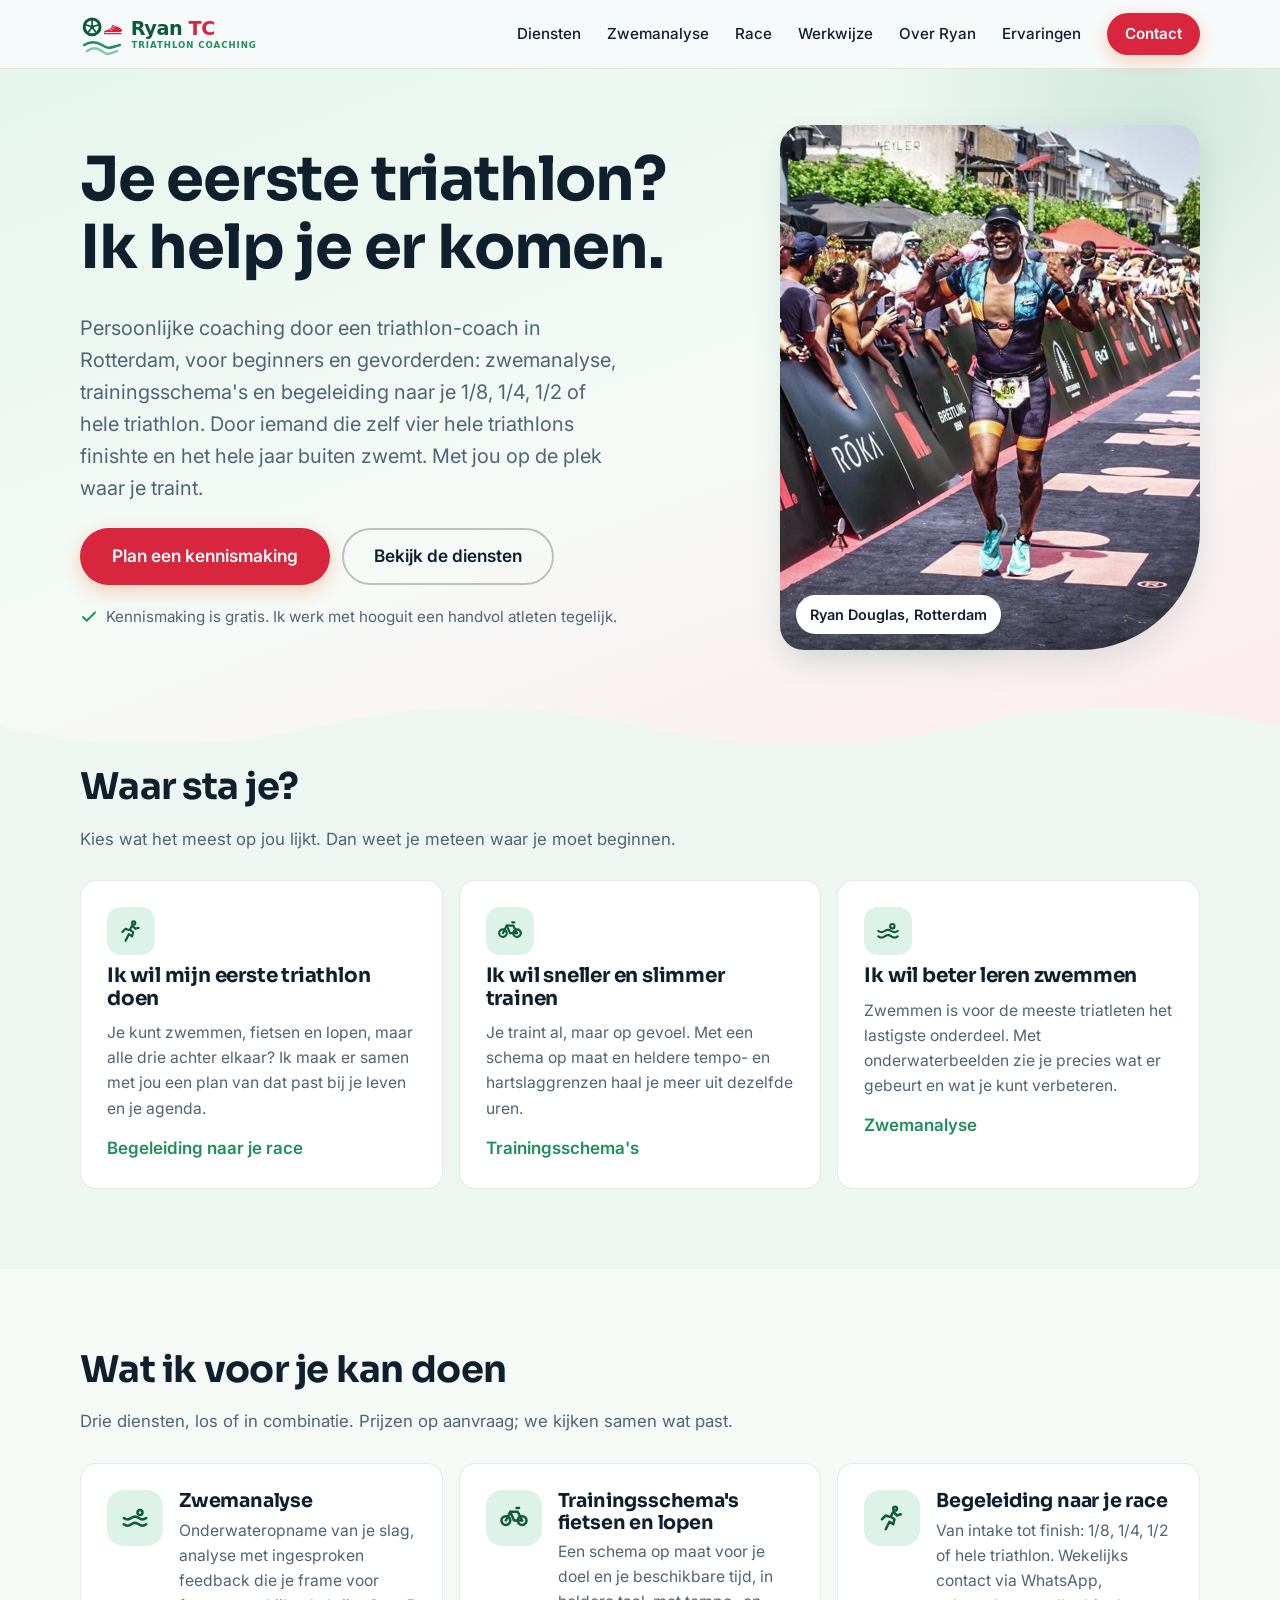
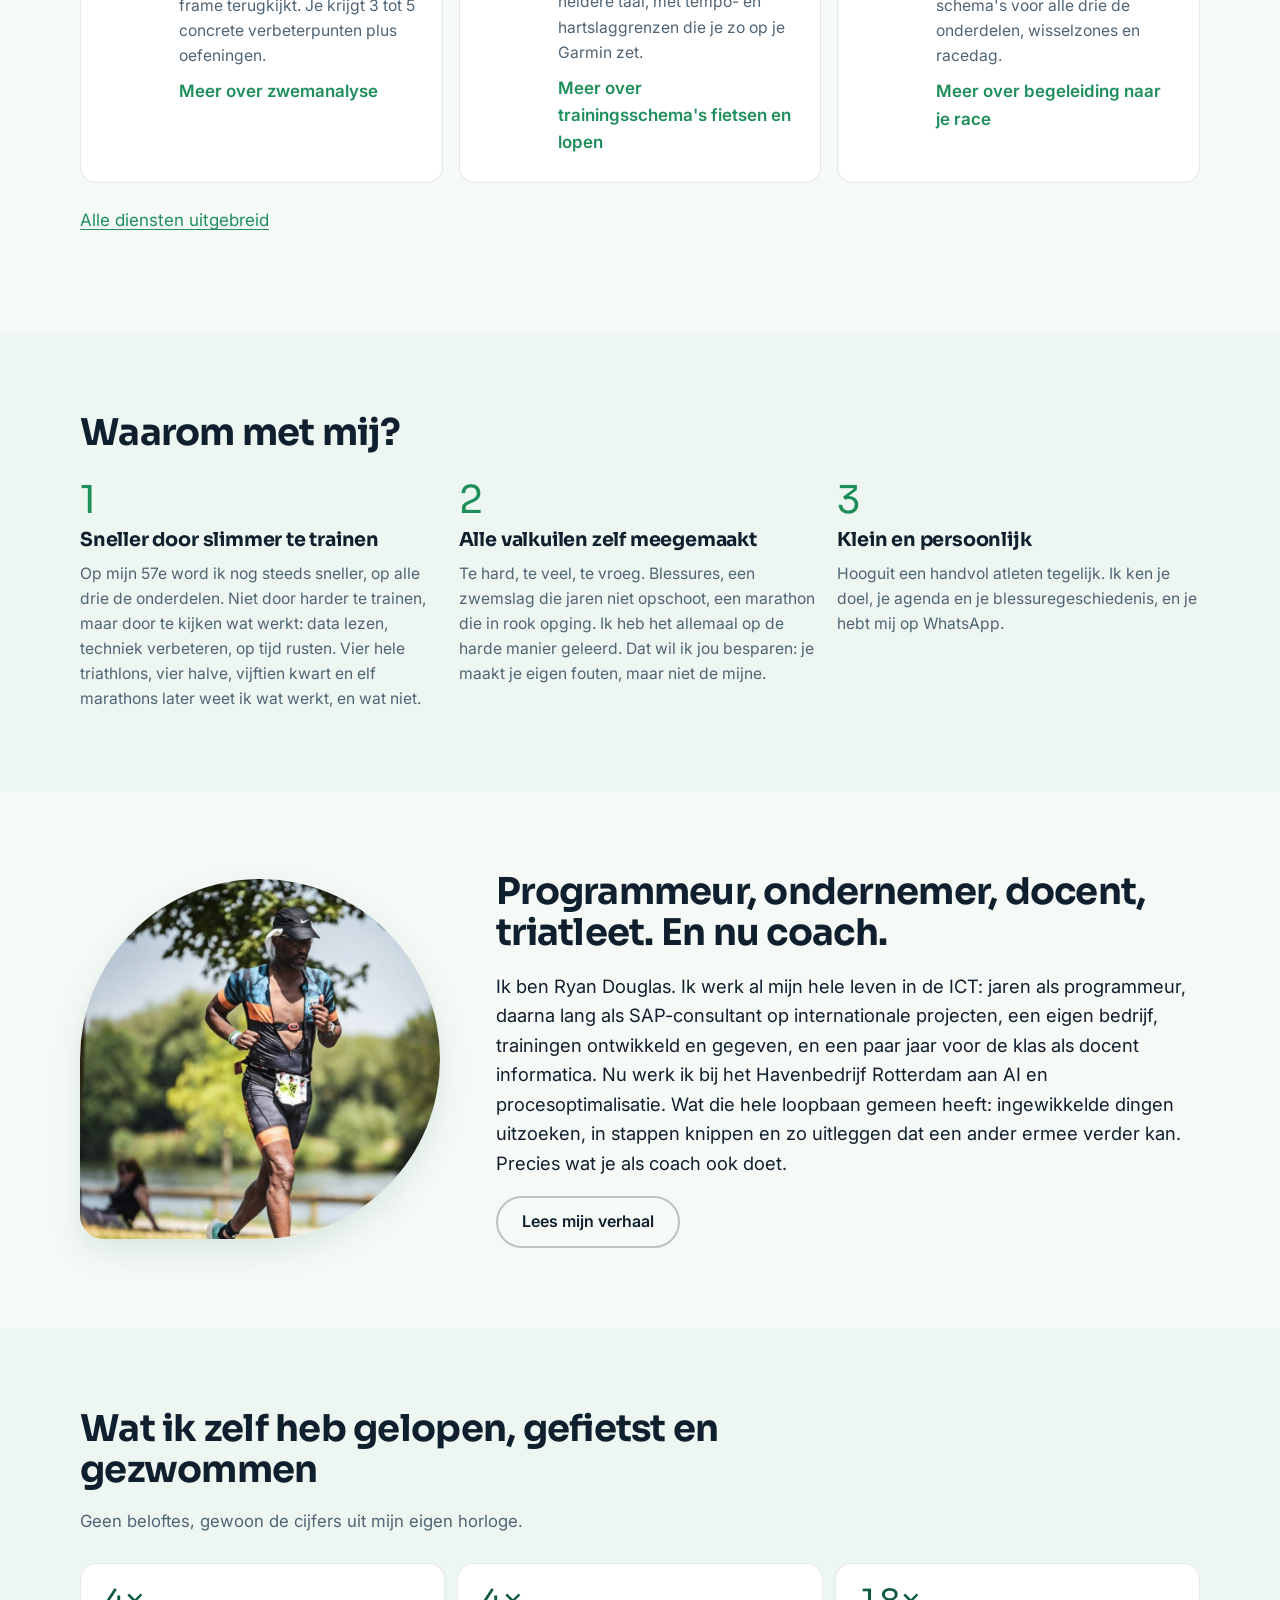
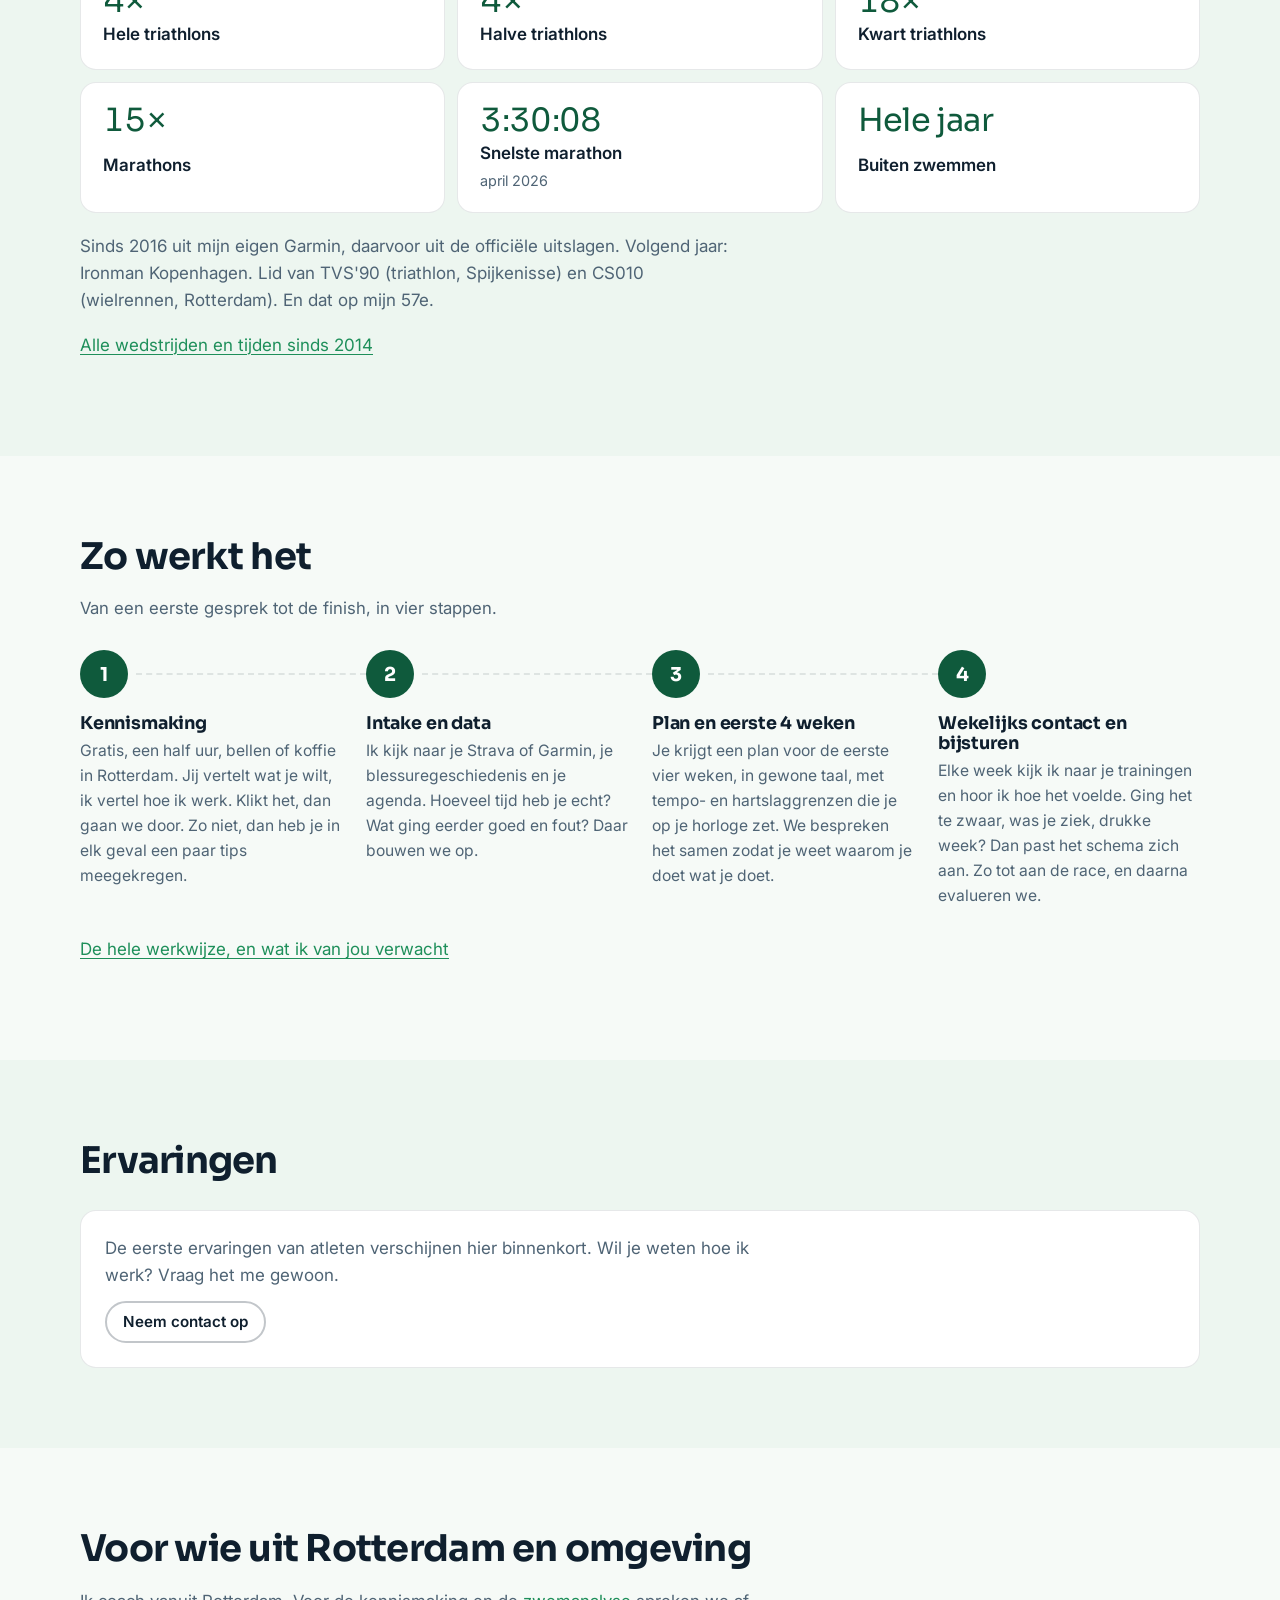
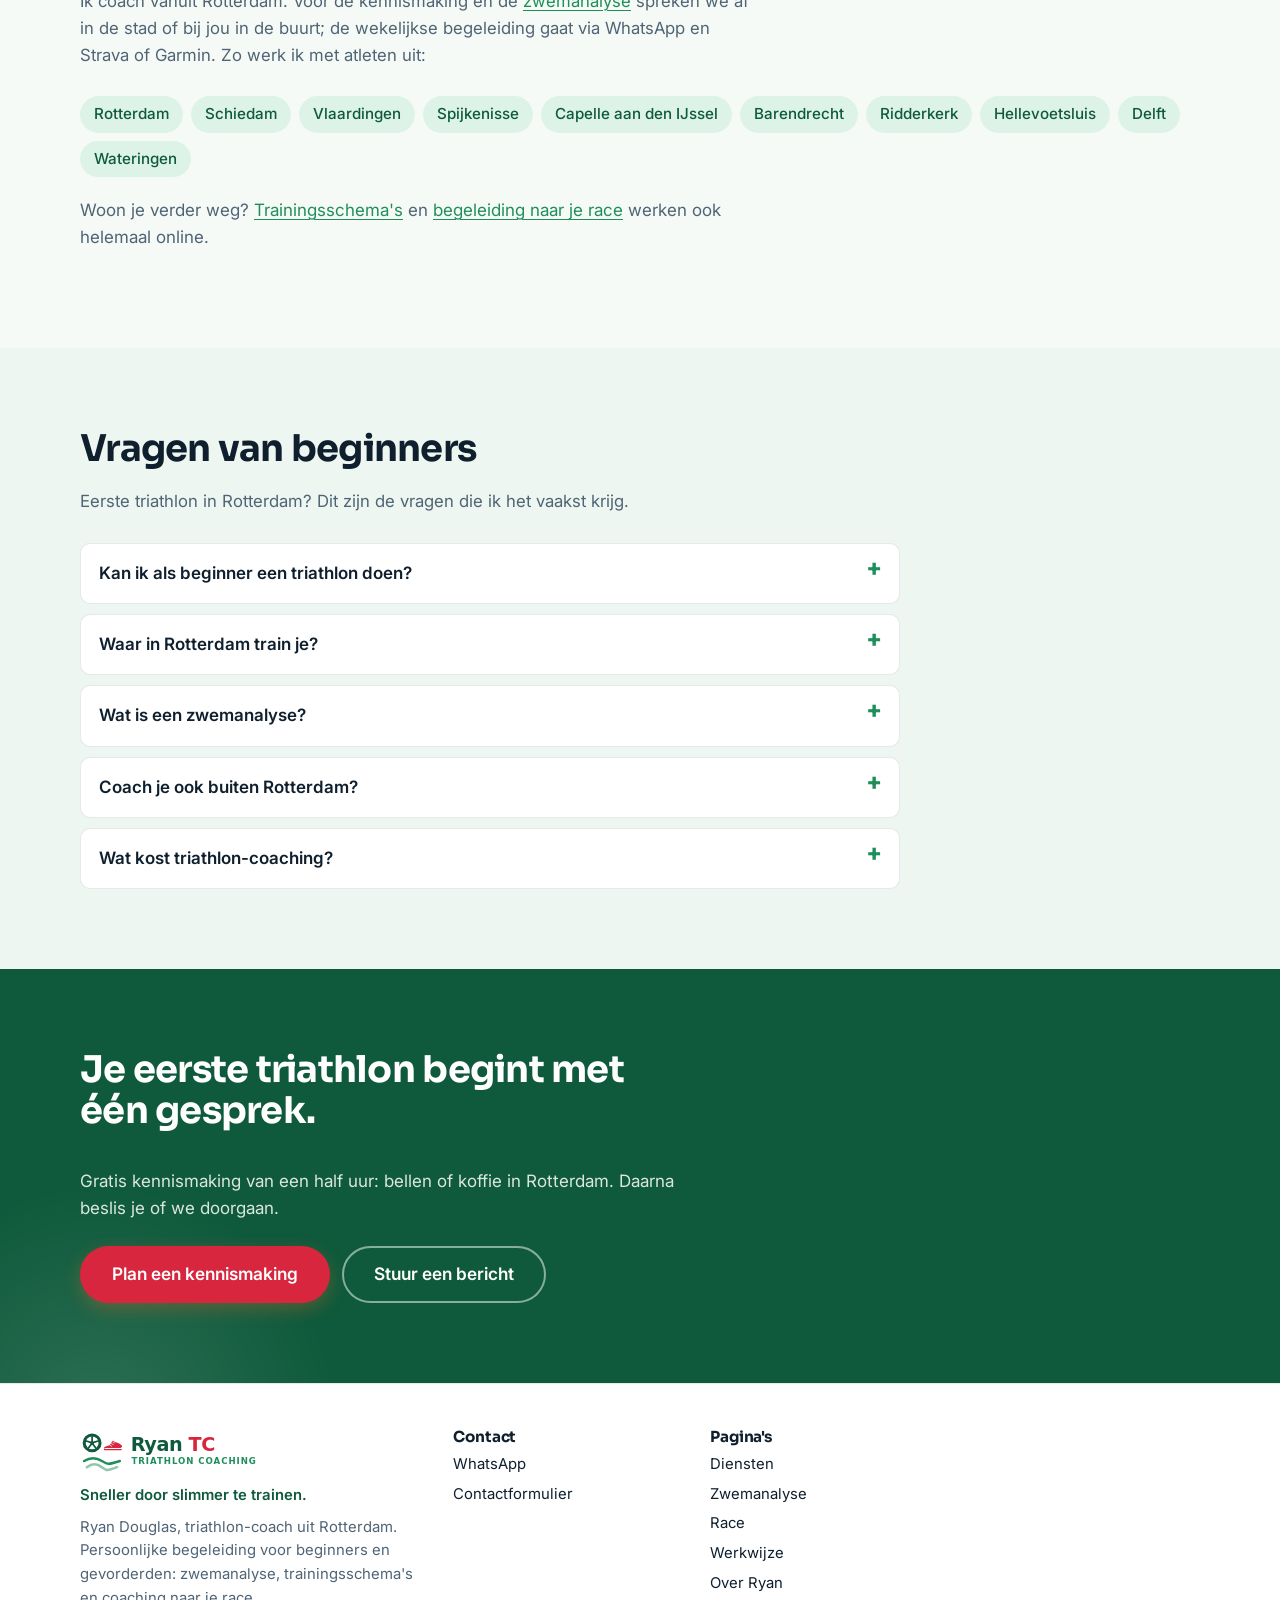
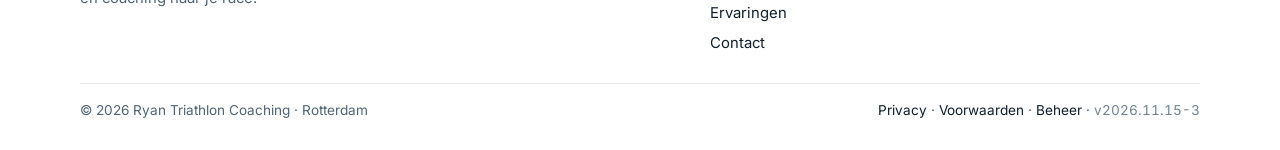
==== commit 97ca5f70: "Zwemanalyse: leesbare transcriptie van de voorbeeldvideo als standaardtekst (v2026.11.15-3) Co-Autho" ====
--- a/index.html
+++ b/index.html
@@ -6,7 +6,7 @@
   <title>Triathlon-coach in Rotterdam | Ryan Triathlon Coaching</title>
   <meta name="description" content="Triathlon-coach in Rotterdam: zwemanalyse met onderwatervideo, trainingsschema&#x27;s en begeleiding naar je eerste triathlon. Gratis kennismaking.">
   <meta name="theme-color" content="#F6FAF7">
-  <meta name="version" content="2026.11.15-2">
+  <meta name="version" content="2026.11.15-3">
   
   <link rel="canonical" href="https://ryantricoaching.nl/">
   <meta property="og:type" content="website">
@@ -28,10 +28,10 @@
   <link rel="preconnect" href="https://fonts.gstatic.com" crossorigin>
   <link href="https://fonts.googleapis.com/css2?family=Sora:wght@700&family=Inter:wght@400;500;600&display=swap" rel="stylesheet" media="print" onload="this.media='all'">
   <noscript><link href="https://fonts.googleapis.com/css2?family=Sora:wght@700&family=Inter:wght@400;500;600&display=swap" rel="stylesheet"></noscript>
-  <link rel="stylesheet" href="assets/css/base.css?v=2026.11.15-2">
-  <link rel="stylesheet" href="assets/css/site.css?v=2026.11.15-2">
+  <link rel="stylesheet" href="assets/css/base.css?v=2026.11.15-3">
+  <link rel="stylesheet" href="assets/css/site.css?v=2026.11.15-3">
   <script type="application/ld+json" id="schema">{"@context": "https://schema.org", "@graph": [{"@type": "Person", "@id": "https://ryantricoaching.nl/#ryan", "name": "Ryan Douglas", "jobTitle": "Triathlon-coach", "url": "https://ryantricoaching.nl/over.html", "image": "https://ryantricoaching.nl/assets/img/ryan.jpg", "address": {"@type": "PostalAddress", "addressLocality": "Rotterdam", "addressCountry": "NL"}, "worksFor": {"@id": "https://ryantricoaching.nl/#business"}, "memberOf": [{"@type": "SportsTeam", "name": "TVS'90", "sport": "Triathlon"}, {"@type": "SportsTeam", "name": "CS010", "sport": "Wielrennen"}]}, {"@type": "SportsActivityLocation", "@id": "https://ryantricoaching.nl/#business", "name": "Ryan Triathlon Coaching", "url": "https://ryantricoaching.nl/", "image": "https://ryantricoaching.nl/assets/og.png", "logo": "https://ryantricoaching.nl/assets/logo/icon-512.png", "description": "Persoonlijke coaching door een triathlon-coach in Rotterdam, voor beginners en gevorderden: zwemanalyse, trainingsschema's en begeleiding naar je 1/8, 1/4, 1/2 of hele triathlon. Door iemand die zelf vier hele triathlons finishte en het hele jaar buiten zwemt. Met jou op de plek waar je traint.", "address": {"@type": "PostalAddress", "addressLocality": "Rotterdam", "addressRegion": "Zuid-Holland", "addressCountry": "NL"}, "areaServed": ["Rotterdam", "Zuid-Holland", "Nederland (online)"], "priceRange": "Op aanvraag", "founder": {"@id": "https://ryantricoaching.nl/#ryan"}, "employee": {"@id": "https://ryantricoaching.nl/#ryan"}}, {"@type": "WebSite", "@id": "https://ryantricoaching.nl/#website", "name": "Ryan Triathlon Coaching", "url": "https://ryantricoaching.nl/", "inLanguage": "nl-NL", "publisher": {"@id": "https://ryantricoaching.nl/#business"}}, {"@type": "Service", "@id": "https://ryantricoaching.nl/#service-zwemanalyse", "name": "Zwemanalyse", "serviceType": "Zwemanalyse met onderwatervideo", "description": "Onderwateropname van je slag, analyse met ingesproken feedback die je frame voor frame terugkijkt. Je krijgt 3 tot 5 concrete verbeterpunten plus oefeningen.", "provider": {"@id": "https://ryantricoaching.nl/#business"}, "areaServed": ["Rotterdam", "Zuid-Holland", "Nederland (online)"], "url": "https://ryantricoaching.nl/zwemanalyse.html", "alternateName": ["Zwem analyse", "Zwem analyses", "Zwemanalyses", "Onderwater zwemanalyse", "Zwemanalyse Rotterdam"]}, {"@type": "Service", "@id": "https://ryantricoaching.nl/#service-schemas", "name": "Trainingsschema's fietsen en lopen", "serviceType": "Trainingsschema fietsen en lopen", "description": "Een schema op maat voor je doel en je beschikbare tijd, in heldere taal, met tempo- en hartslaggrenzen die je zo op je Garmin zet.", "provider": {"@id": "https://ryantricoaching.nl/#business"}, "areaServed": ["Rotterdam", "Zuid-Holland", "Nederland (online)"], "url": "https://ryantricoaching.nl/diensten.html#schemas", "alternateName": ["Triathlon trainingsschema", "Trainingsschema fietsen en lopen"]}, {"@type": "Service", "@id": "https://ryantricoaching.nl/#service-race", "name": "Begeleiding naar je race", "serviceType": "Triathlon-coaching: begeleiding naar je race", "description": "Van intake tot finish: 1/8, 1/4, 1/2 of hele triathlon. Wekelijks contact via WhatsApp, schema's voor alle drie de onderdelen, wisselzones en racedag.", "provider": {"@id": "https://ryantricoaching.nl/#business"}, "areaServed": ["Rotterdam", "Zuid-Holland", "Nederland (online)"], "url": "https://ryantricoaching.nl/race.html", "alternateName": ["Triathlon coaching", "Begeleiding eerste triathlon"]}, {"@type": "WebPage", "@id": "https://ryantricoaching.nl/#webpage", "url": "https://ryantricoaching.nl/", "name": "Triathlon-coach in Rotterdam | Ryan Triathlon Coaching", "description": "Triathlon-coach in Rotterdam: zwemanalyse met onderwatervideo, trainingsschema's en begeleiding naar je eerste triathlon. Gratis kennismaking.", "inLanguage": "nl-NL", "isPartOf": {"@id": "https://ryantricoaching.nl/#website"}, "about": {"@id": "https://ryantricoaching.nl/#business"}, "primaryImageOfPage": "https://ryantricoaching.nl/assets/og.png"}, {"@type": "FAQPage", "@id": "https://ryantricoaching.nl/#faq", "mainEntity": [{"@type": "Question", "name": "Kan ik als beginner een triathlon doen?", "acceptedAnswer": {"@type": "Answer", "text": "Ja. Als je 200 meter kunt zwemmen, een uur kunt fietsen en een half uur kunt hardlopen, ben je in 12 weken klaar voor een 1/8 triathlon. De meeste atleten die ik begeleid beginnen precies daar."}}, {"@type": "Question", "name": "Waar in Rotterdam train je?", "acceptedAnswer": {"@type": "Answer", "text": "Je traint zelf, op je eigen plek en in je eigen tijd. De kennismaking en de zwemanalyse doen we in Rotterdam of omgeving, in een zwembad of in open water. Het wekelijkse contact gaat via WhatsApp."}}, {"@type": "Question", "name": "Wat is een zwemanalyse?", "acceptedAnswer": {"@type": "Answer", "text": "Een onderwateropname van je zwemslag, die ik frame voor frame bekijk en inspreek. Je ziet precies wat je doet en krijgt 3 tot 5 verbeterpunten met oefeningen, terug te kijken op je telefoon."}}, {"@type": "Question", "name": "Coach je ook buiten Rotterdam?", "acceptedAnswer": {"@type": "Answer", "text": "Ja. Trainingsschema's en begeleiding naar je race werken online, via WhatsApp en Strava of Garmin, dus ook vanuit de rest van Nederland. Alleen de zwemanalyse en de kennismaking zijn op locatie."}}, {"@type": "Question", "name": "Wat kost triathlon-coaching?", "acceptedAnswer": {"@type": "Answer", "text": "Op aanvraag. Ik werk met een handvol atleten tegelijk, dus we kijken samen wat past bij wat je nodig hebt. De kennismaking van een half uur is gratis."}}]}]}</script>
-  <script type="module" src="assets/js/site.js?v=2026.11.15-2"></script>
+  <script type="module" src="assets/js/site.js?v=2026.11.15-3"></script>
 </head>
 <body class="has-sticky" data-page="home">
   <a class="skip" href="#inhoud">Naar de inhoud</a>
@@ -214,7 +214,7 @@
       </div>
       <div class="footer-bottom">
         <span>© <span id="jaar">2026</span> Ryan Triathlon Coaching · Rotterdam<span id="footer-kvk" hidden> · KvK <span data-k="kvk"></span></span></span>
-        <span><a href="privacy.html">Privacy</a> · <a href="voorwaarden.html">Voorwaarden</a> · <a href="beheer.html" rel="nofollow">Beheer</a> · <span class="versie" id="versie" title="Versie van de website">v2026.11.15-2</span></span>
+        <span><a href="privacy.html">Privacy</a> · <a href="voorwaarden.html">Voorwaarden</a> · <a href="beheer.html" rel="nofollow">Beheer</a> · <span class="versie" id="versie" title="Versie van de website">v2026.11.15-3</span></span>
       </div>
     </div>
   </footer>
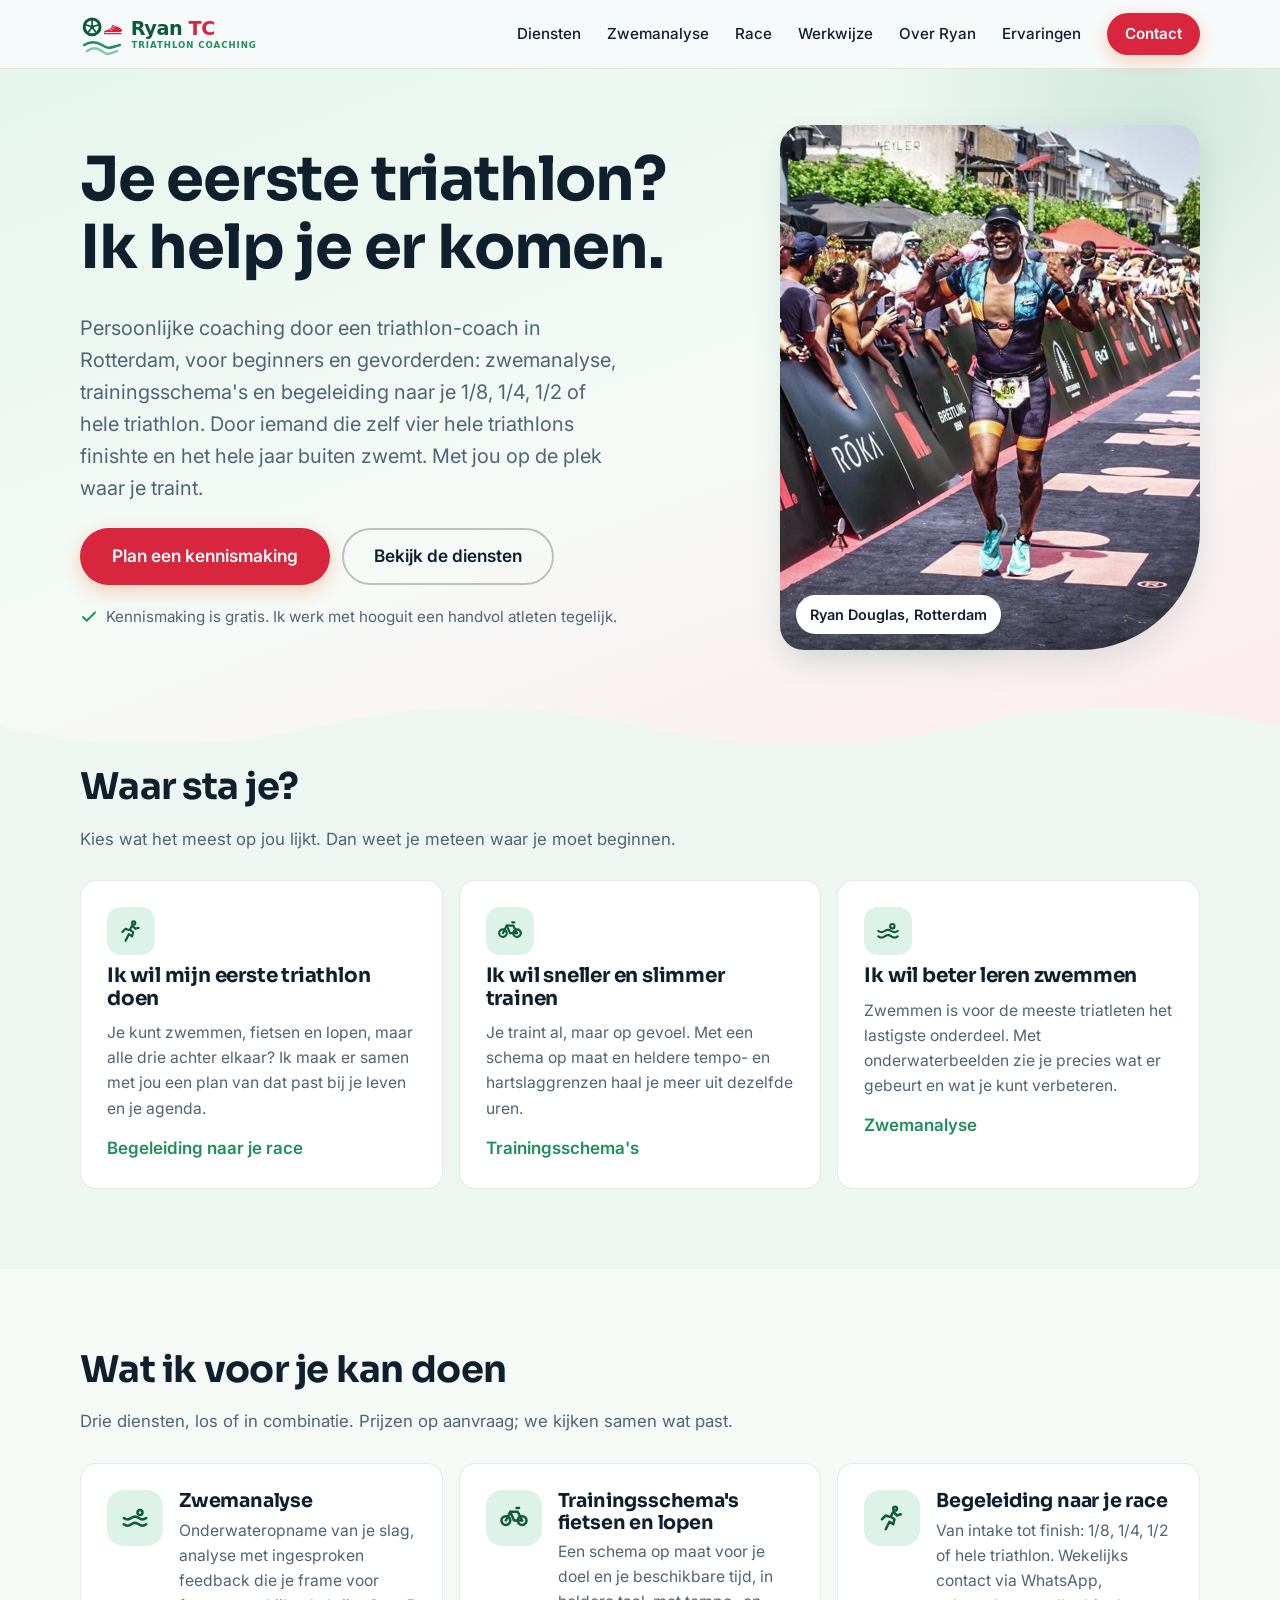
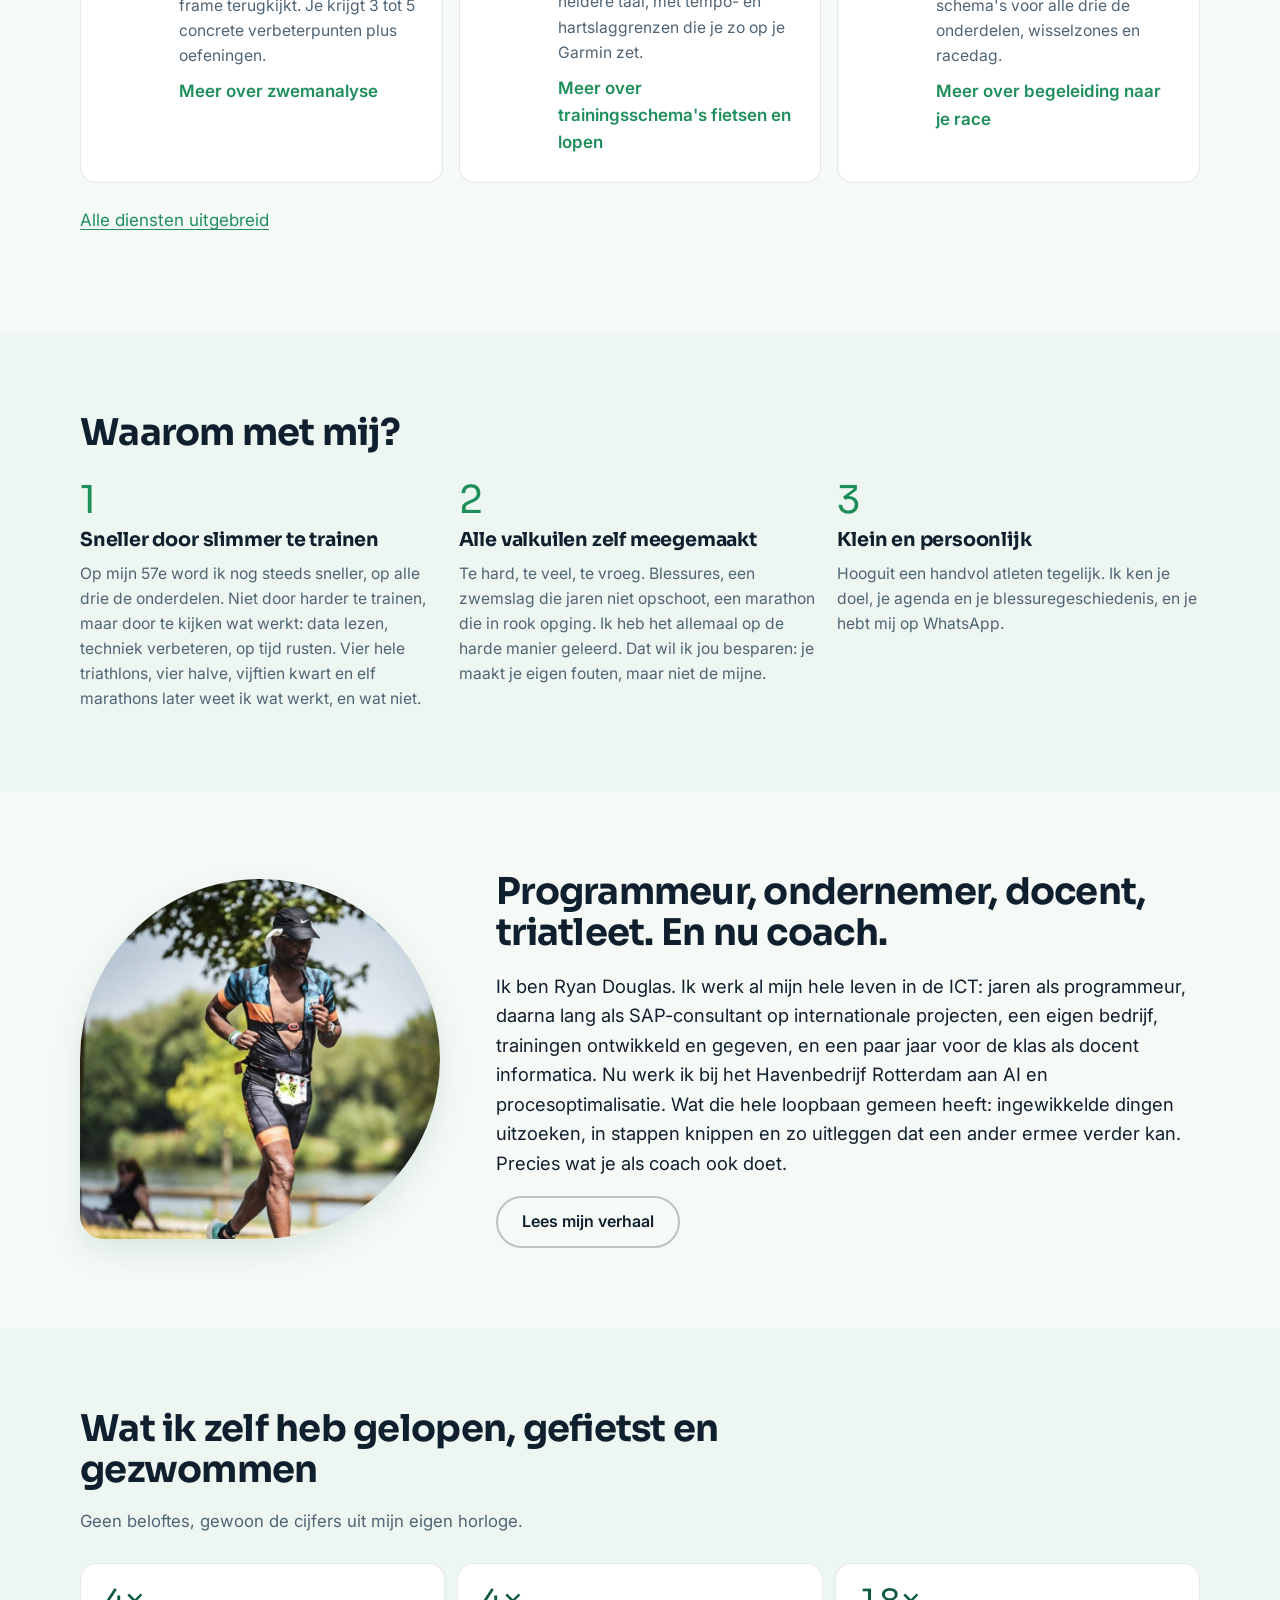
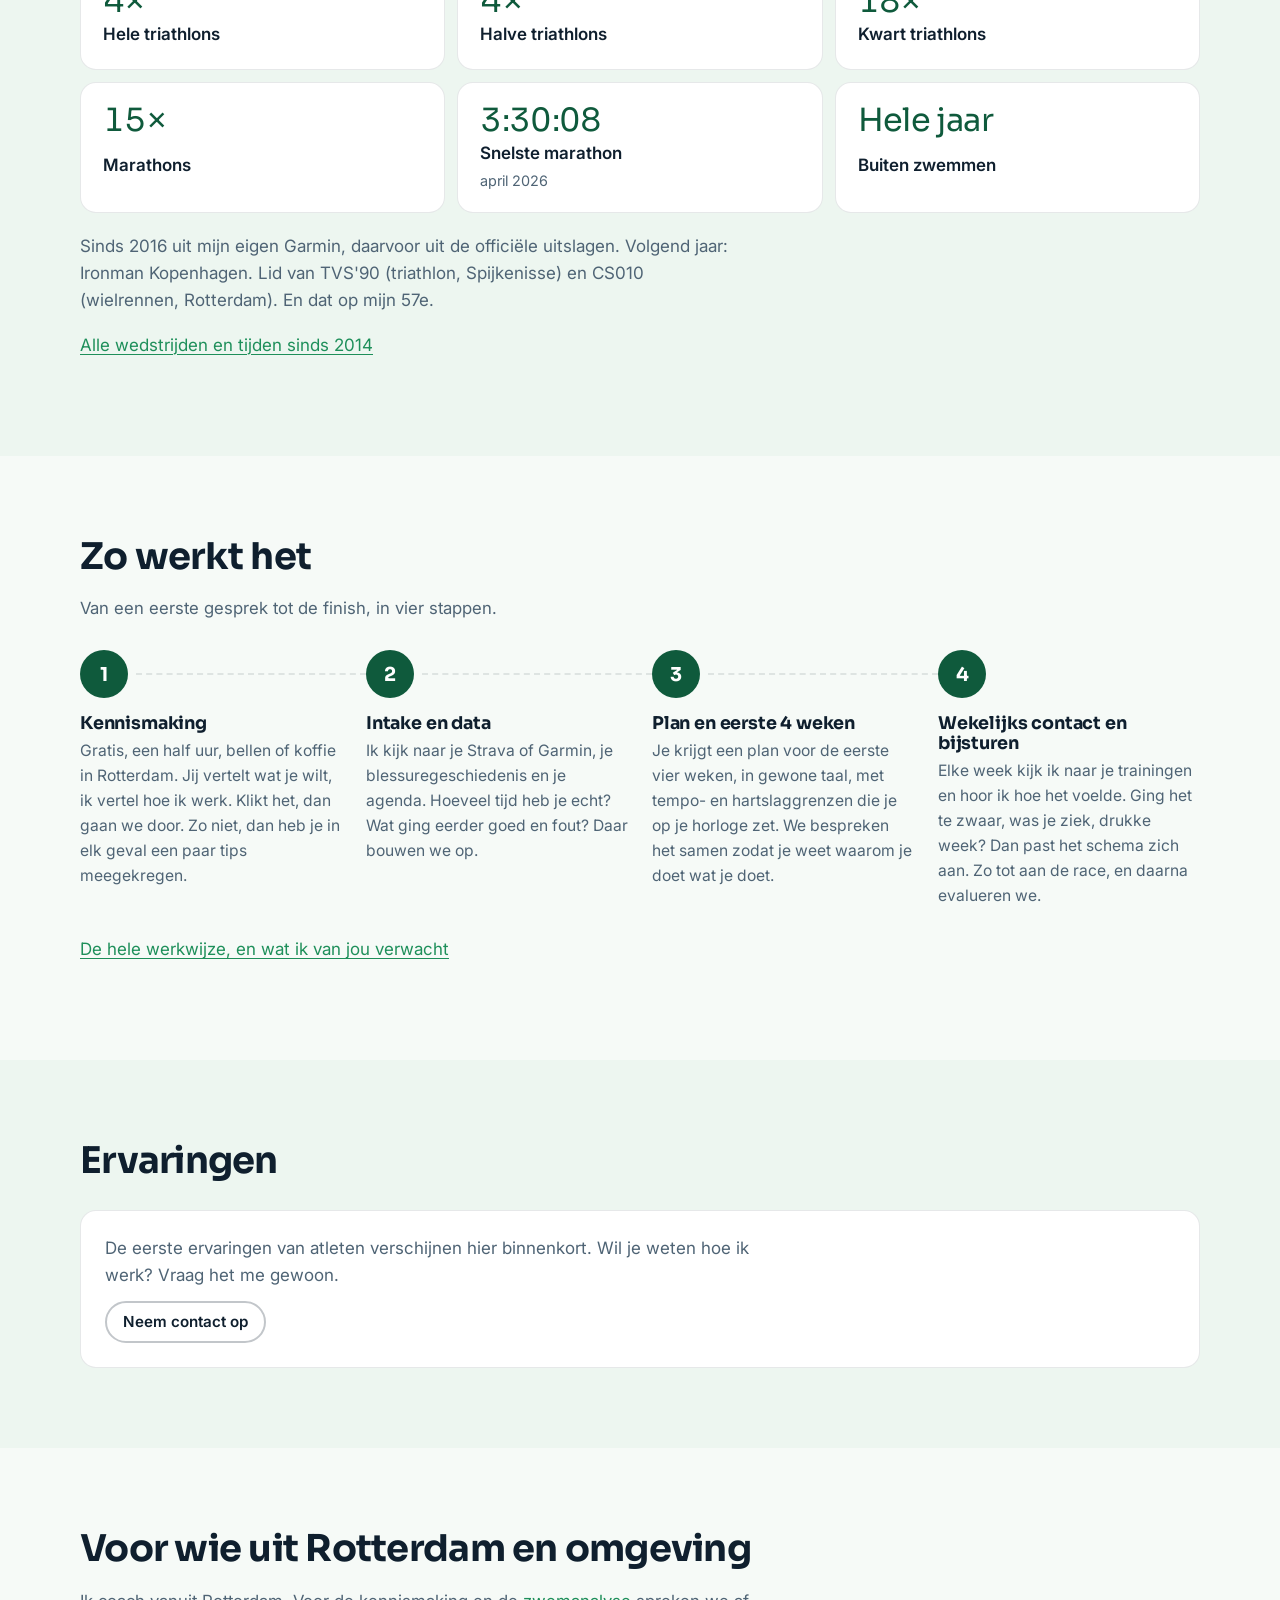
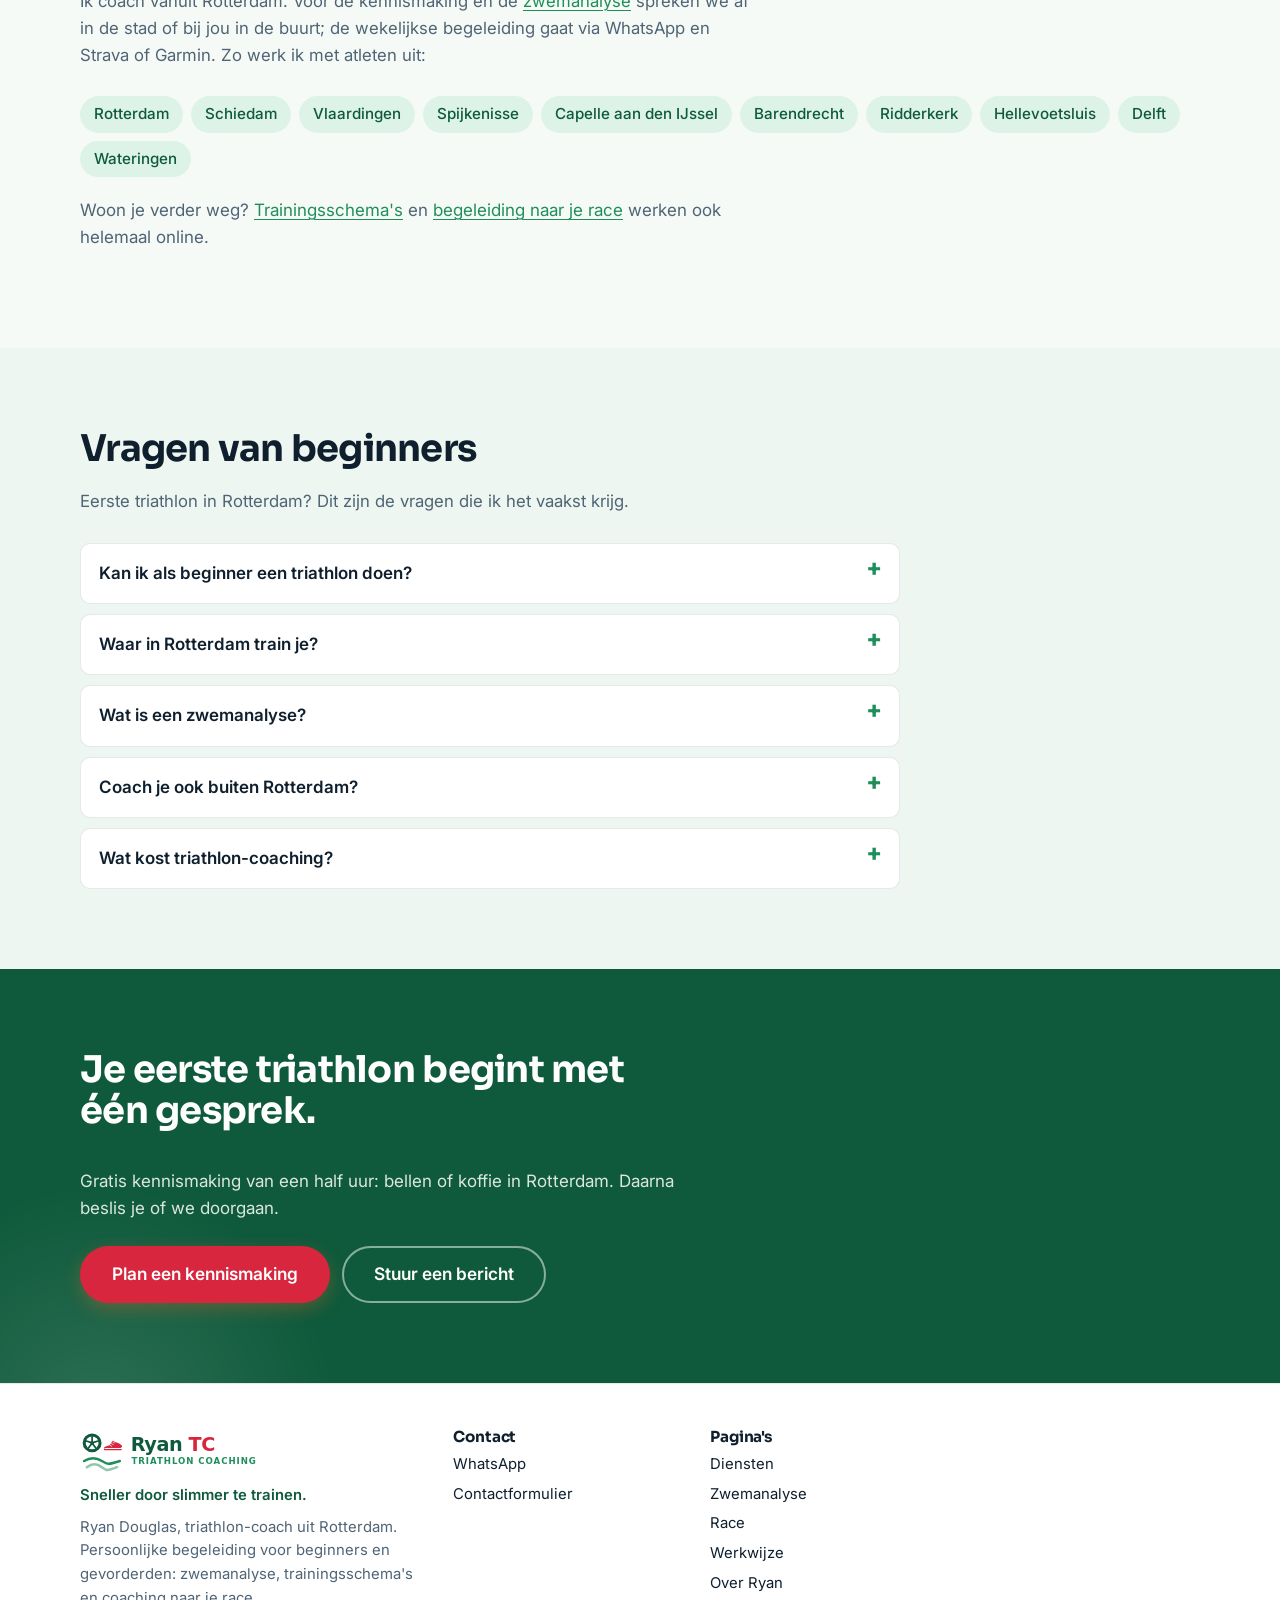
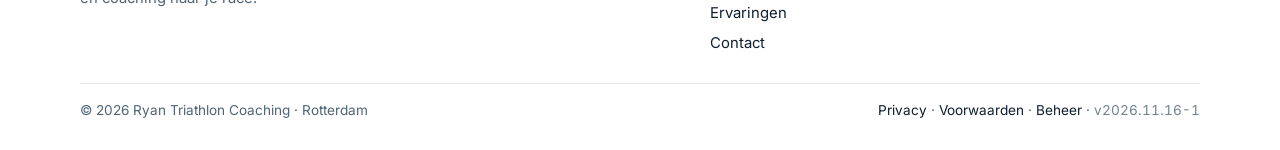
==== commit 1de86a42: "SEO: triathlonbegeleiding en hardloopbegeleiding — koppen, titels, beschrijvingen, blok 'Hardloopbeg" ====
--- a/index.html
+++ b/index.html
@@ -4,22 +4,22 @@
   <meta charset="UTF-8">
   <meta name="viewport" content="width=device-width, initial-scale=1, viewport-fit=cover">
   <title>Triathlon-coach in Rotterdam | Ryan Triathlon Coaching</title>
-  <meta name="description" content="Triathlon-coach in Rotterdam: zwemanalyse met onderwatervideo, trainingsschema&#x27;s en begeleiding naar je eerste triathlon. Gratis kennismaking.">
+  <meta name="description" content="Triathlon-coach in Rotterdam: zwemanalyse met onderwatervideo, hardloopbegeleiding met een schema op maat en triathlonbegeleiding naar je eerste race. Gratis kennismaking.">
   <meta name="theme-color" content="#F6FAF7">
-  <meta name="version" content="2026.11.15-3">
+  <meta name="version" content="2026.11.16-1">
   
   <link rel="canonical" href="https://ryantricoaching.nl/">
   <meta property="og:type" content="website">
   <meta property="og:locale" content="nl_NL">
   <meta property="og:site_name" content="Ryan Triathlon Coaching">
   <meta property="og:title" content="Triathlon-coach in Rotterdam | Ryan Triathlon Coaching">
-  <meta property="og:description" content="Triathlon-coach in Rotterdam: zwemanalyse met onderwatervideo, trainingsschema&#x27;s en begeleiding naar je eerste triathlon. Gratis kennismaking.">
+  <meta property="og:description" content="Triathlon-coach in Rotterdam: zwemanalyse met onderwatervideo, hardloopbegeleiding met een schema op maat en triathlonbegeleiding naar je eerste race. Gratis kennismaking.">
   <meta property="og:url" content="https://ryantricoaching.nl/">
   <meta property="og:image" content="https://ryantricoaching.nl/assets/og.png">
   <meta property="og:image:alt" content="Ryan Triathlon Coaching: triathlon-coaching in Rotterdam">
   <meta name="twitter:card" content="summary_large_image">
   <meta name="twitter:title" content="Triathlon-coach in Rotterdam | Ryan Triathlon Coaching">
-  <meta name="twitter:description" content="Triathlon-coach in Rotterdam: zwemanalyse met onderwatervideo, trainingsschema&#x27;s en begeleiding naar je eerste triathlon. Gratis kennismaking.">
+  <meta name="twitter:description" content="Triathlon-coach in Rotterdam: zwemanalyse met onderwatervideo, hardloopbegeleiding met een schema op maat en triathlonbegeleiding naar je eerste race. Gratis kennismaking.">
   <link rel="icon" href="assets/logo/icon.svg" type="image/svg+xml">
   <link rel="icon" href="assets/logo/icon-32.png" sizes="32x32" type="image/png">
   <link rel="apple-touch-icon" href="assets/logo/icon-180.png">
@@ -28,10 +28,10 @@
   <link rel="preconnect" href="https://fonts.gstatic.com" crossorigin>
   <link href="https://fonts.googleapis.com/css2?family=Sora:wght@700&family=Inter:wght@400;500;600&display=swap" rel="stylesheet" media="print" onload="this.media='all'">
   <noscript><link href="https://fonts.googleapis.com/css2?family=Sora:wght@700&family=Inter:wght@400;500;600&display=swap" rel="stylesheet"></noscript>
-  <link rel="stylesheet" href="assets/css/base.css?v=2026.11.15-3">
-  <link rel="stylesheet" href="assets/css/site.css?v=2026.11.15-3">
-  <script type="application/ld+json" id="schema">{"@context": "https://schema.org", "@graph": [{"@type": "Person", "@id": "https://ryantricoaching.nl/#ryan", "name": "Ryan Douglas", "jobTitle": "Triathlon-coach", "url": "https://ryantricoaching.nl/over.html", "image": "https://ryantricoaching.nl/assets/img/ryan.jpg", "address": {"@type": "PostalAddress", "addressLocality": "Rotterdam", "addressCountry": "NL"}, "worksFor": {"@id": "https://ryantricoaching.nl/#business"}, "memberOf": [{"@type": "SportsTeam", "name": "TVS'90", "sport": "Triathlon"}, {"@type": "SportsTeam", "name": "CS010", "sport": "Wielrennen"}]}, {"@type": "SportsActivityLocation", "@id": "https://ryantricoaching.nl/#business", "name": "Ryan Triathlon Coaching", "url": "https://ryantricoaching.nl/", "image": "https://ryantricoaching.nl/assets/og.png", "logo": "https://ryantricoaching.nl/assets/logo/icon-512.png", "description": "Persoonlijke coaching door een triathlon-coach in Rotterdam, voor beginners en gevorderden: zwemanalyse, trainingsschema's en begeleiding naar je 1/8, 1/4, 1/2 of hele triathlon. Door iemand die zelf vier hele triathlons finishte en het hele jaar buiten zwemt. Met jou op de plek waar je traint.", "address": {"@type": "PostalAddress", "addressLocality": "Rotterdam", "addressRegion": "Zuid-Holland", "addressCountry": "NL"}, "areaServed": ["Rotterdam", "Zuid-Holland", "Nederland (online)"], "priceRange": "Op aanvraag", "founder": {"@id": "https://ryantricoaching.nl/#ryan"}, "employee": {"@id": "https://ryantricoaching.nl/#ryan"}}, {"@type": "WebSite", "@id": "https://ryantricoaching.nl/#website", "name": "Ryan Triathlon Coaching", "url": "https://ryantricoaching.nl/", "inLanguage": "nl-NL", "publisher": {"@id": "https://ryantricoaching.nl/#business"}}, {"@type": "Service", "@id": "https://ryantricoaching.nl/#service-zwemanalyse", "name": "Zwemanalyse", "serviceType": "Zwemanalyse met onderwatervideo", "description": "Onderwateropname van je slag, analyse met ingesproken feedback die je frame voor frame terugkijkt. Je krijgt 3 tot 5 concrete verbeterpunten plus oefeningen.", "provider": {"@id": "https://ryantricoaching.nl/#business"}, "areaServed": ["Rotterdam", "Zuid-Holland", "Nederland (online)"], "url": "https://ryantricoaching.nl/zwemanalyse.html", "alternateName": ["Zwem analyse", "Zwem analyses", "Zwemanalyses", "Onderwater zwemanalyse", "Zwemanalyse Rotterdam"]}, {"@type": "Service", "@id": "https://ryantricoaching.nl/#service-schemas", "name": "Trainingsschema's fietsen en lopen", "serviceType": "Trainingsschema fietsen en lopen", "description": "Een schema op maat voor je doel en je beschikbare tijd, in heldere taal, met tempo- en hartslaggrenzen die je zo op je Garmin zet.", "provider": {"@id": "https://ryantricoaching.nl/#business"}, "areaServed": ["Rotterdam", "Zuid-Holland", "Nederland (online)"], "url": "https://ryantricoaching.nl/diensten.html#schemas", "alternateName": ["Triathlon trainingsschema", "Trainingsschema fietsen en lopen"]}, {"@type": "Service", "@id": "https://ryantricoaching.nl/#service-race", "name": "Begeleiding naar je race", "serviceType": "Triathlon-coaching: begeleiding naar je race", "description": "Van intake tot finish: 1/8, 1/4, 1/2 of hele triathlon. Wekelijks contact via WhatsApp, schema's voor alle drie de onderdelen, wisselzones en racedag.", "provider": {"@id": "https://ryantricoaching.nl/#business"}, "areaServed": ["Rotterdam", "Zuid-Holland", "Nederland (online)"], "url": "https://ryantricoaching.nl/race.html", "alternateName": ["Triathlon coaching", "Begeleiding eerste triathlon"]}, {"@type": "WebPage", "@id": "https://ryantricoaching.nl/#webpage", "url": "https://ryantricoaching.nl/", "name": "Triathlon-coach in Rotterdam | Ryan Triathlon Coaching", "description": "Triathlon-coach in Rotterdam: zwemanalyse met onderwatervideo, trainingsschema's en begeleiding naar je eerste triathlon. Gratis kennismaking.", "inLanguage": "nl-NL", "isPartOf": {"@id": "https://ryantricoaching.nl/#website"}, "about": {"@id": "https://ryantricoaching.nl/#business"}, "primaryImageOfPage": "https://ryantricoaching.nl/assets/og.png"}, {"@type": "FAQPage", "@id": "https://ryantricoaching.nl/#faq", "mainEntity": [{"@type": "Question", "name": "Kan ik als beginner een triathlon doen?", "acceptedAnswer": {"@type": "Answer", "text": "Ja. Als je 200 meter kunt zwemmen, een uur kunt fietsen en een half uur kunt hardlopen, ben je in 12 weken klaar voor een 1/8 triathlon. De meeste atleten die ik begeleid beginnen precies daar."}}, {"@type": "Question", "name": "Waar in Rotterdam train je?", "acceptedAnswer": {"@type": "Answer", "text": "Je traint zelf, op je eigen plek en in je eigen tijd. De kennismaking en de zwemanalyse doen we in Rotterdam of omgeving, in een zwembad of in open water. Het wekelijkse contact gaat via WhatsApp."}}, {"@type": "Question", "name": "Wat is een zwemanalyse?", "acceptedAnswer": {"@type": "Answer", "text": "Een onderwateropname van je zwemslag, die ik frame voor frame bekijk en inspreek. Je ziet precies wat je doet en krijgt 3 tot 5 verbeterpunten met oefeningen, terug te kijken op je telefoon."}}, {"@type": "Question", "name": "Coach je ook buiten Rotterdam?", "acceptedAnswer": {"@type": "Answer", "text": "Ja. Trainingsschema's en begeleiding naar je race werken online, via WhatsApp en Strava of Garmin, dus ook vanuit de rest van Nederland. Alleen de zwemanalyse en de kennismaking zijn op locatie."}}, {"@type": "Question", "name": "Wat kost triathlon-coaching?", "acceptedAnswer": {"@type": "Answer", "text": "Op aanvraag. Ik werk met een handvol atleten tegelijk, dus we kijken samen wat past bij wat je nodig hebt. De kennismaking van een half uur is gratis."}}]}]}</script>
-  <script type="module" src="assets/js/site.js?v=2026.11.15-3"></script>
+  <link rel="stylesheet" href="assets/css/base.css?v=2026.11.16-1">
+  <link rel="stylesheet" href="assets/css/site.css?v=2026.11.16-1">
+  <script type="application/ld+json" id="schema">{"@context": "https://schema.org", "@graph": [{"@type": "Person", "@id": "https://ryantricoaching.nl/#ryan", "name": "Ryan Douglas", "jobTitle": "Triathlon-coach", "url": "https://ryantricoaching.nl/over.html", "image": "https://ryantricoaching.nl/assets/img/ryan.jpg", "address": {"@type": "PostalAddress", "addressLocality": "Rotterdam", "addressCountry": "NL"}, "worksFor": {"@id": "https://ryantricoaching.nl/#business"}, "memberOf": [{"@type": "SportsTeam", "name": "TVS'90", "sport": "Triathlon"}, {"@type": "SportsTeam", "name": "CS010", "sport": "Wielrennen"}]}, {"@type": "SportsActivityLocation", "@id": "https://ryantricoaching.nl/#business", "name": "Ryan Triathlon Coaching", "url": "https://ryantricoaching.nl/", "image": "https://ryantricoaching.nl/assets/og.png", "logo": "https://ryantricoaching.nl/assets/logo/icon-512.png", "description": "Persoonlijke coaching door een triathlon-coach in Rotterdam, voor beginners en gevorderden: zwemanalyse, trainingsschema's en begeleiding naar je 1/8, 1/4, 1/2 of hele triathlon. Door iemand die zelf vier hele triathlons finishte en het hele jaar buiten zwemt. Met jou op de plek waar je traint.", "address": {"@type": "PostalAddress", "addressLocality": "Rotterdam", "addressRegion": "Zuid-Holland", "addressCountry": "NL"}, "areaServed": ["Rotterdam", "Zuid-Holland", "Nederland (online)"], "priceRange": "Op aanvraag", "founder": {"@id": "https://ryantricoaching.nl/#ryan"}, "employee": {"@id": "https://ryantricoaching.nl/#ryan"}}, {"@type": "WebSite", "@id": "https://ryantricoaching.nl/#website", "name": "Ryan Triathlon Coaching", "url": "https://ryantricoaching.nl/", "inLanguage": "nl-NL", "publisher": {"@id": "https://ryantricoaching.nl/#business"}}, {"@type": "Service", "@id": "https://ryantricoaching.nl/#service-zwemanalyse", "name": "Zwemanalyse", "serviceType": "Zwemanalyse met onderwatervideo", "description": "Onderwateropname van je slag, analyse met ingesproken feedback die je frame voor frame terugkijkt. Je krijgt 3 tot 5 concrete verbeterpunten plus oefeningen.", "provider": {"@id": "https://ryantricoaching.nl/#business"}, "areaServed": ["Rotterdam", "Zuid-Holland", "Nederland (online)"], "url": "https://ryantricoaching.nl/zwemanalyse.html", "alternateName": ["Zwem analyse", "Zwem analyses", "Zwemanalyses", "Onderwater zwemanalyse", "Zwemanalyse Rotterdam"]}, {"@type": "Service", "@id": "https://ryantricoaching.nl/#service-schemas", "name": "Trainingsschema's fietsen en lopen", "serviceType": "Hardloopbegeleiding en fietsschema op maat", "description": "Een schema op maat voor je doel en je beschikbare tijd, in heldere taal, met tempo- en hartslaggrenzen die je zo op je Garmin zet.", "provider": {"@id": "https://ryantricoaching.nl/#business"}, "areaServed": ["Rotterdam", "Zuid-Holland", "Nederland (online)"], "url": "https://ryantricoaching.nl/diensten.html#schemas", "alternateName": ["Hardloopbegeleiding", "Hardloop begeleiding", "Hardloopcoach Rotterdam", "Loopschema op maat", "Triathlon trainingsschema", "Trainingsschema fietsen en lopen"]}, {"@type": "Service", "@id": "https://ryantricoaching.nl/#service-race", "name": "Begeleiding naar je race", "serviceType": "Triathlonbegeleiding: van inschrijving tot finish", "description": "Van intake tot finish: 1/8, 1/4, 1/2 of hele triathlon. Wekelijks contact via WhatsApp, schema's voor alle drie de onderdelen, wisselzones en racedag.", "provider": {"@id": "https://ryantricoaching.nl/#business"}, "areaServed": ["Rotterdam", "Zuid-Holland", "Nederland (online)"], "url": "https://ryantricoaching.nl/race.html", "alternateName": ["Triathlon begeleiding", "Triathlonbegeleiding", "Triathlon coaching", "Triathlontrainer Rotterdam", "Begeleiding eerste triathlon"]}, {"@type": "WebPage", "@id": "https://ryantricoaching.nl/#webpage", "url": "https://ryantricoaching.nl/", "name": "Triathlon-coach in Rotterdam | Ryan Triathlon Coaching", "description": "Triathlon-coach in Rotterdam: zwemanalyse met onderwatervideo, hardloopbegeleiding met een schema op maat en triathlonbegeleiding naar je eerste race. Gratis kennismaking.", "inLanguage": "nl-NL", "isPartOf": {"@id": "https://ryantricoaching.nl/#website"}, "about": {"@id": "https://ryantricoaching.nl/#business"}, "primaryImageOfPage": "https://ryantricoaching.nl/assets/og.png"}, {"@type": "FAQPage", "@id": "https://ryantricoaching.nl/#faq", "mainEntity": [{"@type": "Question", "name": "Kan ik als beginner een triathlon doen?", "acceptedAnswer": {"@type": "Answer", "text": "Ja. Als je 200 meter kunt zwemmen, een uur kunt fietsen en een half uur kunt hardlopen, ben je in 12 weken klaar voor een 1/8 triathlon. De meeste atleten die ik begeleid beginnen precies daar."}}, {"@type": "Question", "name": "Waar in Rotterdam train je?", "acceptedAnswer": {"@type": "Answer", "text": "Je traint zelf, op je eigen plek en in je eigen tijd. De kennismaking en de zwemanalyse doen we in Rotterdam of omgeving, in een zwembad of in open water. Het wekelijkse contact gaat via WhatsApp."}}, {"@type": "Question", "name": "Wat is een zwemanalyse?", "acceptedAnswer": {"@type": "Answer", "text": "Een onderwateropname van je zwemslag, die ik frame voor frame bekijk en inspreek. Je ziet precies wat je doet en krijgt 3 tot 5 verbeterpunten met oefeningen, terug te kijken op je telefoon."}}, {"@type": "Question", "name": "Coach je ook buiten Rotterdam?", "acceptedAnswer": {"@type": "Answer", "text": "Ja. Trainingsschema's en begeleiding naar je race werken online, via WhatsApp en Strava of Garmin, dus ook vanuit de rest van Nederland. Alleen de zwemanalyse en de kennismaking zijn op locatie."}}, {"@type": "Question", "name": "Wat kost triathlon-coaching?", "acceptedAnswer": {"@type": "Answer", "text": "Op aanvraag. Ik werk met een handvol atleten tegelijk, dus we kijken samen wat past bij wat je nodig hebt. De kennismaking van een half uur is gratis."}}]}]}</script>
+  <script type="module" src="assets/js/site.js?v=2026.11.16-1"></script>
 </head>
 <body class="has-sticky" data-page="home">
   <a class="skip" href="#inhoud">Naar de inhoud</a>
@@ -214,7 +214,7 @@
       </div>
       <div class="footer-bottom">
         <span>© <span id="jaar">2026</span> Ryan Triathlon Coaching · Rotterdam<span id="footer-kvk" hidden> · KvK <span data-k="kvk"></span></span></span>
-        <span><a href="privacy.html">Privacy</a> · <a href="voorwaarden.html">Voorwaarden</a> · <a href="beheer.html" rel="nofollow">Beheer</a> · <span class="versie" id="versie" title="Versie van de website">v2026.11.15-3</span></span>
+        <span><a href="privacy.html">Privacy</a> · <a href="voorwaarden.html">Voorwaarden</a> · <a href="beheer.html" rel="nofollow">Beheer</a> · <span class="versie" id="versie" title="Versie van de website">v2026.11.16-1</span></span>
       </div>
     </div>
   </footer>
